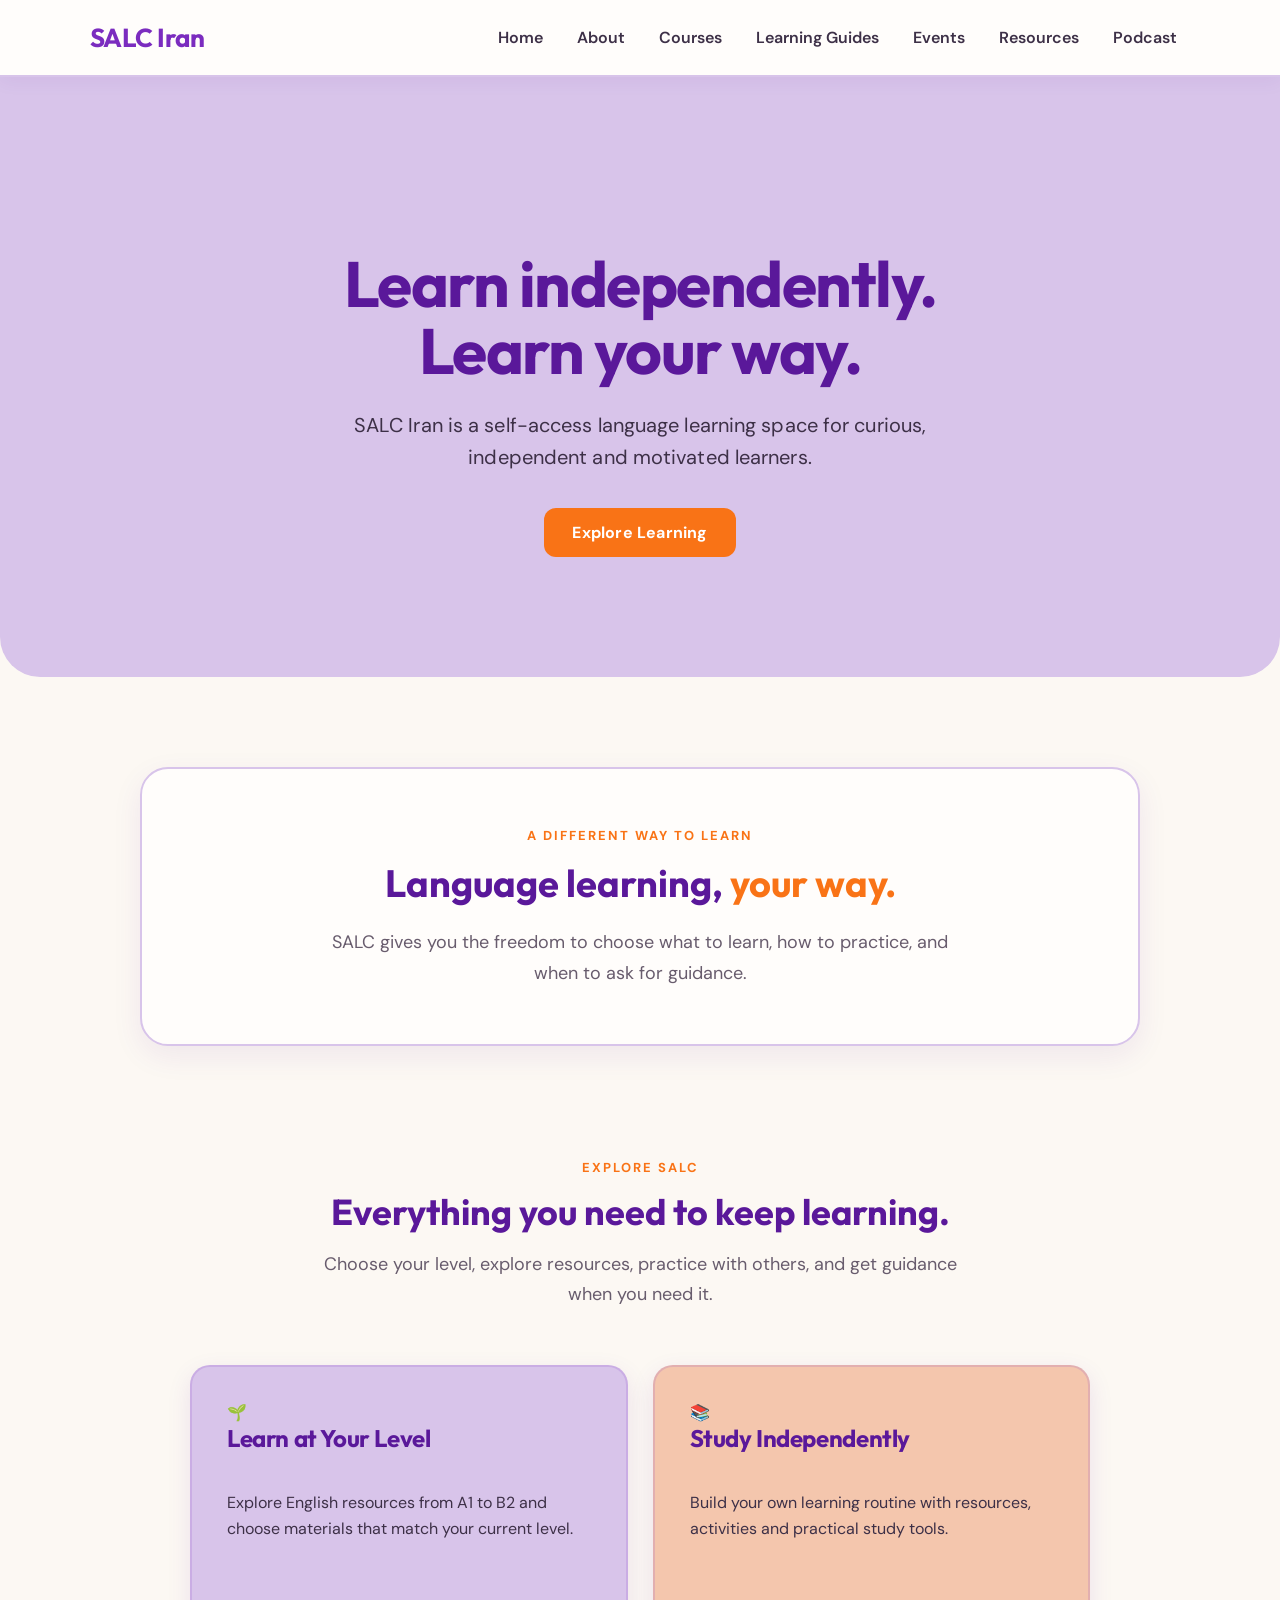
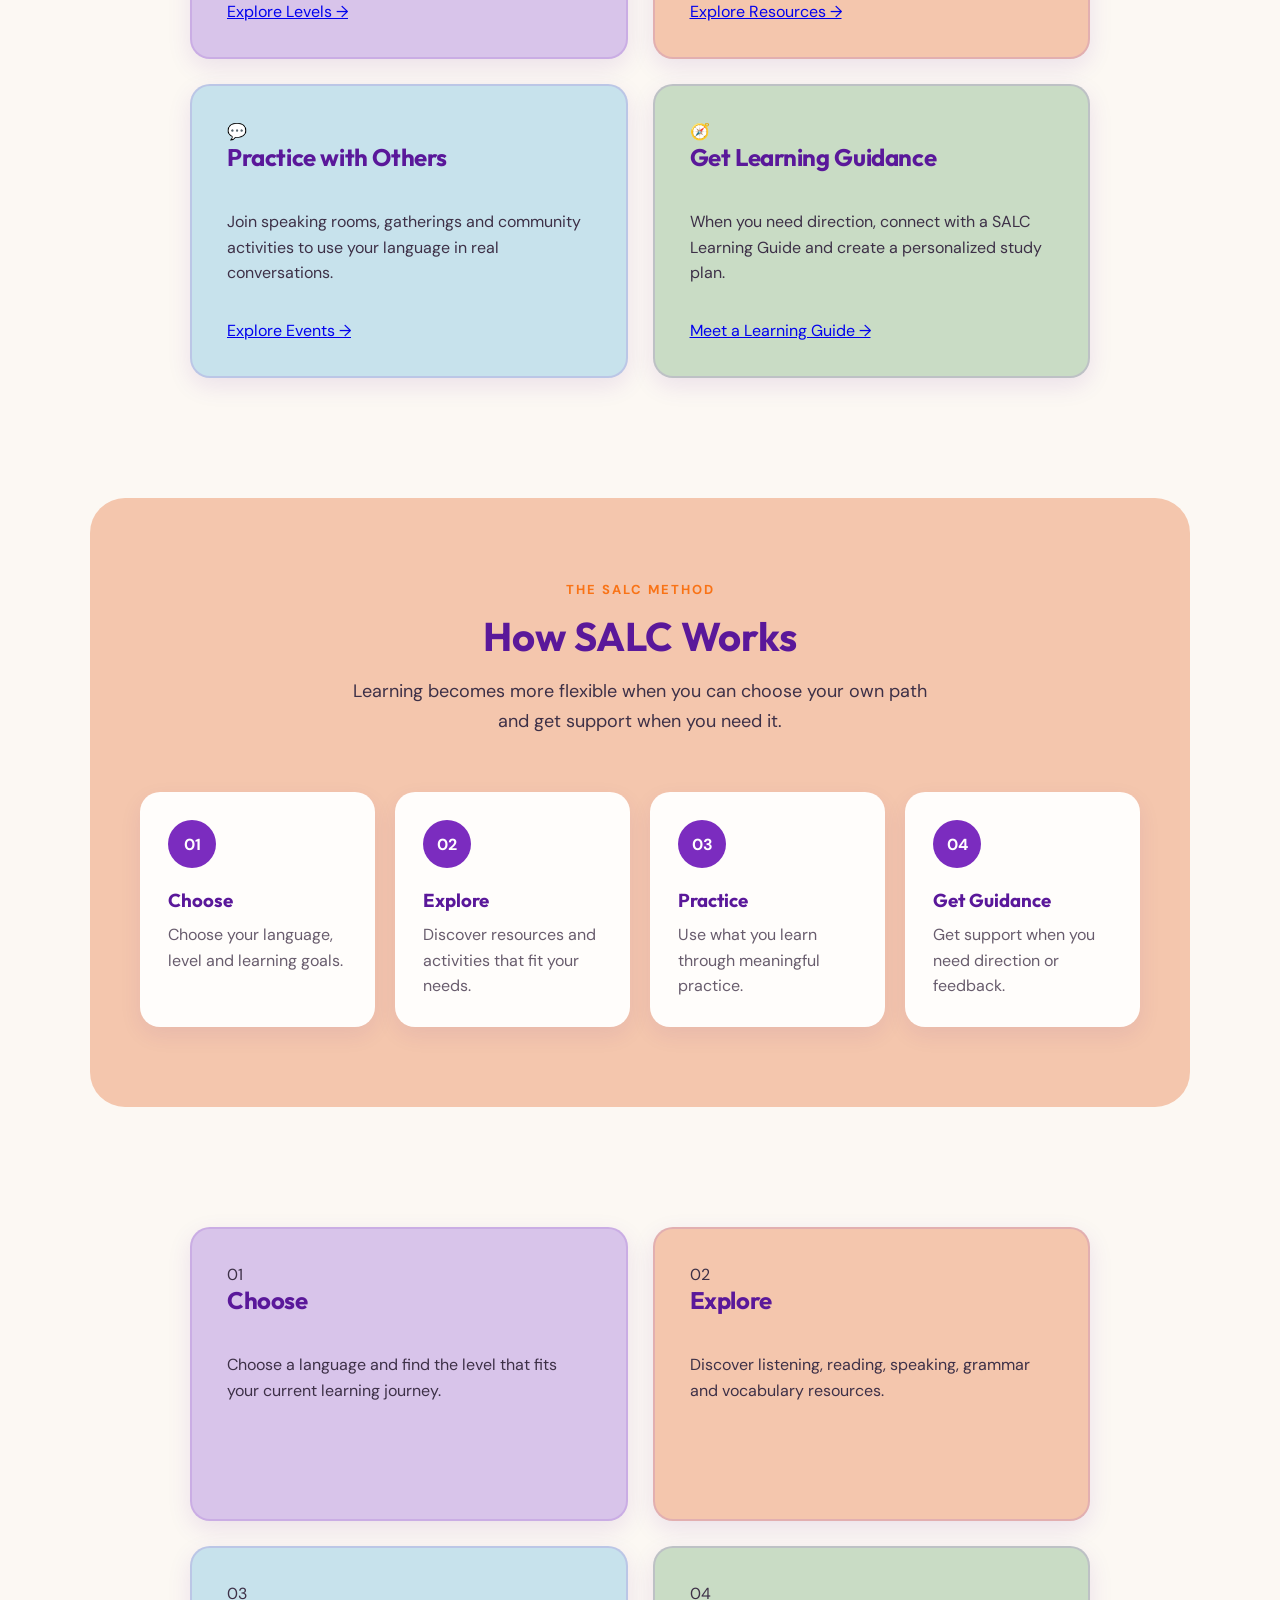
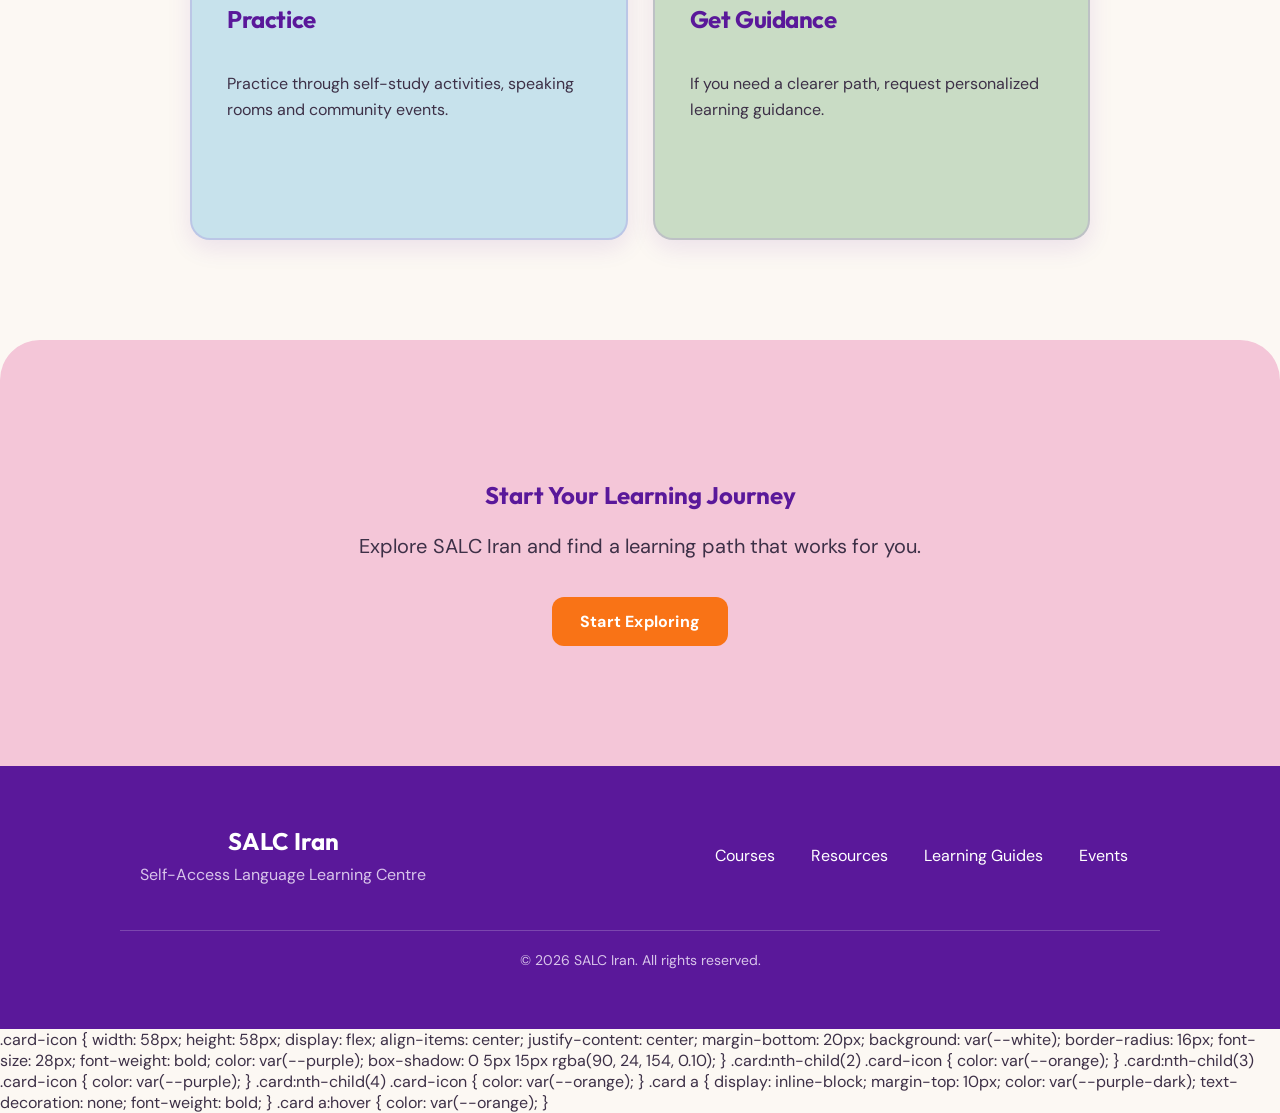
==== index.html @ aaaff3c4 "Update index.html" ====
<!DOCTYPE html>
<html lang="en">
<link rel="preconnect" href="https://fonts.googleapis.com">
<link rel="preconnect" href="https://fonts.gstatic.com" crossorigin>

<link href="https://fonts.googleapis.com/css2?family=DM+Sans:wght@400;500;600;700&family=Outfit:wght@500;600;700&display=swap" rel="stylesheet">
    
<head>
    <meta charset="UTF-8">
    <meta name="viewport" content="width=device-width, initial-scale=1.0">

    <title>SALC Iran - Self-Access Language Learning</title>

    <link rel="stylesheet" href="css/style.css">
</head>

<body>

<header>
    <div class="logo">SALC Iran</div>

    <nav>
        <a href="index.html" class="active">Home</a>
        <a href="about.html">About</a>
        <a href="courses.html">Courses</a>
        <a href="teachers.html">Learning Guides</a>
        <a href="events.html">Events</a>
        <a href="resources.html">Resources</a>
        <a href="podcast.html">Podcast</a>
    </nav>
</header>


<main>

    <!-- Hero -->
    <section class="hero">

        <h1>
            Learn independently.<br>
            Learn your way.
        </h1>

        <p>
            SALC Iran is a self-access language learning space
            for curious, independent and motivated learners.
        </p>

        <a href="courses.html" class="button">
            Explore Learning
        </a>

    </section>
    
<section class="salc-intro">

    <div class="salc-intro-text">

        <span class="section-label">A DIFFERENT WAY TO LEARN</span>

        <h2>
            Language learning,
            <span>your way.</span>
        </h2>

        <p>
            SALC gives you the freedom to choose what to learn,
            how to practice, and when to ask for guidance.
        </p>

    </div>

</section>

    <div class="section-heading">

    <span>EXPLORE SALC</span>

    <h2>Everything you need to keep learning.</h2>

    <p>
        Choose your level, explore resources, practice with others,
        and get guidance when you need it.
    </p>

</div>
    <!-- What SALC Offers -->
    <section class="learning-areas">

        <div class="card">
            <div class="card-icon">🌱</div>

            <h2>Learn at Your Level</h2>

            <p>
                Explore English resources from A1 to B2
                and choose materials that match your current level.
            </p>

            <a href="levels.html">Explore Levels →</a>
        </div>


        <div class="card">
            <div class="card-icon">📚</div>

            <h2>Study Independently</h2>

            <p>
                Build your own learning routine with resources,
                activities and practical study tools.
            </p>

            <a href="resources.html">Explore Resources →</a>
        </div>


        <div class="card">
            <div class="card-icon">💬</div>

            <h2>Practice with Others</h2>

            <p>
                Join speaking rooms, gatherings and community
                activities to use your language in real conversations.
            </p>

            <a href="events.html">Explore Events →</a>
        </div>


        <div class="card">
            <div class="card-icon">🧭</div>

            <h2>Get Learning Guidance</h2>

            <p>
                When you need direction, connect with a SALC
                Learning Guide and create a personalized study plan.
            </p>

            <a href="teachers.html">Meet a Learning Guide →</a>
        </div>

    </section>


    <!-- How SALC Works -->

<section class="how-salc-works">

    <div class="how-salc-heading">

        <span>THE SALC METHOD</span>

        <h2>How SALC Works</h2>

        <p>
            Learning becomes more flexible when you can choose
            your own path and get support when you need it.
        </p>

    </div>


    <div class="how-salc-steps">

        <div class="how-step">
            <div class="step-number">01</div>

            <h3>Choose</h3>

            <p>
                Choose your language, level and learning goals.
            </p>
        </div>


        <div class="how-step">
            <div class="step-number">02</div>

            <h3>Explore</h3>

            <p>
                Discover resources and activities that fit your needs.
            </p>
        </div>


        <div class="how-step">
            <div class="step-number">03</div>

            <h3>Practice</h3>

            <p>
                Use what you learn through meaningful practice.
            </p>
        </div>


        <div class="how-step">
            <div class="step-number">04</div>

            <h3>Get Guidance</h3>

            <p>
                Get support when you need direction or feedback.
            </p>
        </div>

    </div>

</section>


    <!-- Main Journey -->
    <section class="learning-areas">

        <div class="card">
            <div class="card-icon">01</div>

            <h2>Choose</h2>

            <p>
                Choose a language and find the level
                that fits your current learning journey.
            </p>
        </div>


        <div class="card">
            <div class="card-icon">02</div>

            <h2>Explore</h2>

            <p>
                Discover listening, reading, speaking,
                grammar and vocabulary resources.
            </p>
        </div>


        <div class="card">
            <div class="card-icon">03</div>

            <h2>Practice</h2>

            <p>
                Practice through self-study activities,
                speaking rooms and community events.
            </p>
        </div>


        <div class="card">
            <div class="card-icon">04</div>

            <h2>Get Guidance</h2>

            <p>
                If you need a clearer path, request
                personalized learning guidance.
            </p>
        </div>

    </section>


    <!-- Final CTA -->
    <section class="hero">

        <h2>Start Your Learning Journey</h2>

        <p>
            Explore SALC Iran and find a learning path
            that works for you.
        </p>

        <a href="courses.html" class="button">
            Start Exploring
        </a>

    </section>

</main>


<footer>

    <div class="footer-content">

        <div class="footer-brand">
            <h2>SALC Iran</h2>
            <p>
                Self-Access Language Learning Centre
            </p>
        </div>


        <div class="footer-links">

            <a href="courses.html">Courses</a>
            <a href="resources.html">Resources</a>
            <a href="teachers.html">Learning Guides</a>
            <a href="events.html">Events</a>

        </div>

    </div>


    <div class="footer-bottom">
        <p>© 2026 SALC Iran. All rights reserved.</p>
    </div>

</footer>
.card-icon {
    width: 58px;
    height: 58px;
    display: flex;
    align-items: center;
    justify-content: center;

    margin-bottom: 20px;

    background: var(--white);
    border-radius: 16px;

    font-size: 28px;
    font-weight: bold;

    color: var(--purple);

    box-shadow: 0 5px 15px rgba(90, 24, 154, 0.10);
}

.card:nth-child(2) .card-icon {
    color: var(--orange);
}

.card:nth-child(3) .card-icon {
    color: var(--purple);
}

.card:nth-child(4) .card-icon {
    color: var(--orange);
}

.card a {
    display: inline-block;
    margin-top: 10px;

    color: var(--purple-dark);
    text-decoration: none;
    font-weight: bold;
}

.card a:hover {
    color: var(--orange);
}
---- css/style.css ----
:root {
    --purple: #7B2CBF;
    --purple-dark: #5A189A;
    --orange: #F97316;

    --lavender: #D8C4EA;
    --pink: #F4C6D8;
    --peach: #F4C6AD;
    --blue: #C7E2EC;
    --sage: #C9DCC5;

    --cream: #FCF8F3;
    --white: #FFFDFB;

    --text: #3D3047;
    --muted: #685C6D;
    --border: #D9CBE0;
}


/* General */

body {
    margin: 0;
    font-family: Arial, sans-serif;
    background: var(--cream);
    color: var(--text);
}
/* ================================
   SALC Intro Section
   ================================ */

.salc-intro {
    max-width: 1000px;
    margin: 70px auto;
    padding: 20px;
}

.salc-intro-text {
    background: var(--white);
    border: 2px solid var(--lavender);
    border-radius: 28px;
    padding: 55px;
    text-align: center;
    box-shadow: 0 10px 30px rgba(90, 24, 154, 0.08);
}

.section-label {
    display: inline-block;
    margin-bottom: 15px;

    color: var(--orange);
    font-size: 13px;
    font-weight: bold;
    letter-spacing: 2px;
}

.salc-intro h2 {
    margin: 0 0 20px;

    font-size: 38px;
    color: var(--purple-dark);
}

.salc-intro h2 span {
    color: var(--orange);
}

.salc-intro p {
    max-width: 650px;
    margin: 0 auto;

    font-size: 18px;
    line-height: 1.7;
    color: var(--muted);
}


@media (max-width: 700px) {

    .salc-intro {
        margin: 45px auto;
    }

    .salc-intro-text {
        padding: 40px 25px;
    }

    .salc-intro h2 {
        font-size: 30px;
    }
}


/* Header */

header {
    display: flex;
    justify-content: space-between;
    align-items: center;
    padding: 25px 7%;
    background: var(--white);
    border-bottom: 3px solid var(--lavender);
}

.logo {
    font-size: 24px;
    font-weight: bold;
    color: var(--purple);
}

nav a {
    margin-left: 25px;
    text-decoration: none;
    color: var(--text);
    font-weight: 600;
}

nav a:hover {
    color: var(--orange);
}


/* Hero */

.hero {
    text-align: center;
    padding: 120px 20px;
}

.hero h1 {
    font-size: 56px;
    margin-bottom: 25px;
    color: var(--purple);
}

.hero h2 {
    color: var(--purple-dark);
}

.hero p {
    font-size: 20px;
    max-width: 600px;
    margin: 0 auto 35px;
    line-height: 1.6;
    color: var(--muted);
}


/* Buttons */

.button {
    display: inline-block;
    padding: 14px 28px;
    background: var(--orange);
    color: white;
    text-decoration: none;
    border-radius: 12px;
    font-weight: bold;
    transition: 0.2s ease;
}

.button:hover {
    background: var(--purple);
    transform: translateY(-2px);
}


/* Cards */

.card {
    background: var(--lavender);
    padding: 35px;
    border-radius: 20px;
    border: 2px solid rgba(123, 44, 191, 0.15);
    box-shadow: 0 8px 25px rgba(90, 24, 154, 0.10);
}

.card:nth-child(2) {
    background: var(--peach);
}

.card:nth-child(3) {
    background: var(--blue);
}

.card:nth-child(4) {
    background: var(--sage);
}

.card h2 {
    margin-top: 0;
    color: var(--purple-dark);
}

.card p {
    line-height: 1.6;
    color: var(--text);
}


/* Learning Areas */

.learning-areas {
    display: grid;
    grid-template-columns: repeat(2, 1fr);
    gap: 25px;
    max-width: 900px;
    margin: 0 auto 80px;
    padding: 20px;
}


/* Learning Guides */

.learning-guide-profile {
    max-width: 1000px;
    margin: 0 auto 60px;
    padding: 20px;
}

.teacher-card {
    background: var(--lavender);
    padding: 35px;
    border-radius: 20px;
    margin-bottom: 25px;
    border: 2px solid rgba(123, 44, 191, 0.15);
    box-shadow: 0 8px 25px rgba(90, 24, 154, 0.10);
}

.teacher-card:nth-child(2) {
    background: var(--peach);
}

.teacher-card:nth-child(3) {
    background: var(--blue);
}

.teacher-card:nth-child(4) {
    background: var(--sage);
}

.teacher-card:nth-child(5) {
    background: var(--pink);
}

.teacher-card:nth-child(6) {
    background: var(--lavender);
}

.teacher-card h2 {
    margin-top: 0;
    color: var(--purple-dark);
}

.teacher-card p {
    line-height: 1.7;
    color: var(--text);
}


/* Teacher Profile */

.teacher-profile {
    display: flex;
    align-items: center;
    gap: 40px;
}

.teacher-photo {
    width: 180px;
    height: 180px;
    object-fit: cover;
    border-radius: 50%;
    border: 8px solid var(--purple);
    flex-shrink: 0;
}

.teacher-intro {
    flex: 1;
}

.teacher-intro h2 {
    margin-top: 0;
    margin-bottom: 8px;
    color: var(--purple-dark);
}

.teacher-intro h3 {
    margin-top: 0;
    font-weight: bold;
    color: var(--orange);
}

.teacher-intro p {
    line-height: 1.7;
    color: var(--text);
}


/* Footer */

footer {
    text-align: center;
    padding: 40px 20px;
    background: var(--purple-dark);
    color: white;
}


/* Mobile */

@media (max-width: 700px) {

    header {
        flex-direction: column;
        gap: 20px;
    }

    nav {
        text-align: center;
    }

    nav a {
        margin: 0 8px;
    }

    .hero {
        padding: 80px 20px;
    }

    .hero h1 {
        font-size: 40px;
    }

    .learning-areas {
        grid-template-columns: 1fr;
    }

    .teacher-profile {
        flex-direction: column;
        text-align: center;
    }

    .teacher-photo {
        width: 150px;
        height: 150px;
    }
}
.hero:first-of-type {
    background: var(--lavender);
    border-radius: 0 0 40px 40px;
}

.hero:first-of-type h1 {
    font-size: 64px;
    color: var(--purple-dark);
}

.hero:first-of-type p {
    color: var(--text);
}

.hero:first-of-type .button {
    background: var(--orange);
}

.hero:first-of-type .button:hover {
    background: var(--purple);
}
/* Journey Cards */

main > .learning-areas:last-of-type .card:nth-child(1) {
    background: var(--lavender);
}

main > .learning-areas:last-of-type .card:nth-child(2) {
    background: var(--peach);
}

main > .learning-areas:last-of-type .card:nth-child(3) {
    background: var(--blue);
}

main > .learning-areas:last-of-type .card:nth-child(4) {
    background: var(--sage);
}


/* Journey Numbers */

main > .learning-areas:last-of-type .card-icon {
    background: var(--purple);
    color: white;
    border-radius: 50%;
}


/* Final CTA */

main > .hero:last-of-type {
    background: var(--pink);
    margin-top: 40px;
    border-radius: 40px 40px 0 0;
}

main > .hero:last-of-type h2 {
    color: var(--purple-dark);
}

main > .hero:last-of-type p {
    color: var(--text);
}

main > .hero:last-of-type .button {
    background: var(--orange);
}

main > .hero:last-of-type .button:hover {
    background: var(--purple);
}


/* Smooth Transitions */

.card,
.button,
nav a {
    transition: all 0.2s ease;
}


/* Card Hover */

.card:hover {
    transform: translateY(-4px);
    box-shadow: 0 12px 30px rgba(90, 24, 154, 0.14);
}


/* Mobile Adjustments */

@media (max-width: 700px) {

    .hero:first-of-type h1 {
        font-size: 42px;
    }

    main > .hero:last-of-type {
        padding: 70px 20px;
    }

    .card:hover {
        transform: none;
    }
}
/* ================================
   Modern Header
   ================================ */

header {
    position: sticky;
    top: 0;
    z-index: 1000;

    padding: 18px 7%;

    background: rgba(255, 253, 251, 0.96);
    backdrop-filter: blur(10px);

    border-bottom: 2px solid var(--lavender);

    box-shadow: 0 4px 18px rgba(90, 24, 154, 0.06);
}

.logo {
    font-size: 26px;
    letter-spacing: -0.5px;
}

nav {
    display: flex;
    align-items: center;
    gap: 8px;
}

nav a {
    margin-left: 0;
    padding: 9px 13px;
    border-radius: 10px;
}

nav a:hover {
    background: var(--lavender);
    color: var(--purple-dark);
}


/* Mobile Header */

@media (max-width: 700px) {

    header {
        padding: 16px 15px;
    }

    nav {
        flex-wrap: wrap;
        justify-content: center;
        gap: 4px;
    }

    nav a {
        padding: 7px 9px;
        font-size: 14px;
    }
}
/* ================================
   Home Page Card Layout
   ================================ */

.learning-areas .card {
    min-height: 220px;
    display: flex;
    flex-direction: column;
    justify-content: flex-start;
}

.learning-areas .card p {
    flex-grow: 1;
}

.learning-areas .card a {
    align-self: flex-start;
}


/* Better Section Spacing */

main > .learning-areas:first-of-type {
    margin-top: 20px;
}


/* Better Card Titles */

.card h2 {
    font-size: 24px;
    line-height: 1.3;
}


/* Mobile Cards */

@media (max-width: 700px) {

    .learning-areas .card {
        min-height: auto;
    }

    .card h2 {
        font-size: 22px;
    }
}
/* ================================
   Section Heading
   ================================ */

.section-heading {
    max-width: 800px;
    margin: 90px auto 35px;
    padding: 0 20px;
    text-align: center;
}

.section-heading > span {
    color: var(--orange);
    font-size: 13px;
    font-weight: bold;
    letter-spacing: 2px;
}

.section-heading h2 {
    margin: 12px 0 15px;
    font-size: 36px;
    color: var(--purple-dark);
}

.section-heading p {
    max-width: 650px;
    margin: 0 auto;
    line-height: 1.7;
    font-size: 18px;
    color: var(--muted);
}


@media (max-width: 700px) {

    .section-heading {
        margin-top: 60px;
    }

    .section-heading h2 {
        font-size: 29px;
    }

    .section-heading p {
        font-size: 16px;
    }
}
/* ================================
   How SALC Works
   ================================ */

.how-salc-works {
    margin: 100px 7%;
    padding: 80px 30px;

    background: var(--peach);
    border-radius: 35px;
}

.how-salc-heading {
    max-width: 700px;
    margin: 0 auto 55px;
    text-align: center;
}

.how-salc-heading > span {
    color: var(--orange);
    font-size: 13px;
    font-weight: bold;
    letter-spacing: 2px;
}

.how-salc-heading h2 {
    margin: 12px 0 15px;
    font-size: 40px;
    color: var(--purple-dark);
}

.how-salc-heading p {
    margin: 0 auto;
    max-width: 600px;

    font-size: 18px;
    line-height: 1.7;
    color: var(--text);
}


/* Steps */

.how-salc-steps {
    display: grid;
    grid-template-columns: repeat(4, 1fr);
    gap: 20px;
    max-width: 1000px;
    margin: 0 auto;
}

.how-step {
    padding: 28px;
    background: var(--white);
    border-radius: 20px;

    box-shadow: 0 8px 22px rgba(90, 24, 154, 0.08);
}

.step-number {
    width: 48px;
    height: 48px;

    display: flex;
    align-items: center;
    justify-content: center;

    margin-bottom: 20px;

    border-radius: 50%;

    background: var(--purple);
    color: white;

    font-weight: bold;
}

.how-step h3 {
    margin: 0 0 10px;
    color: var(--purple-dark);
}

.how-step p {
    margin: 0;
    line-height: 1.6;
    color: var(--muted);
}


/* Mobile */

@media (max-width: 800px) {

    .how-salc-works {
        margin: 70px 15px;
        padding: 60px 20px;
    }

    .how-salc-steps {
        grid-template-columns: 1fr 1fr;
    }
}

@media (max-width: 500px) {

    .how-salc-steps {
        grid-template-columns: 1fr;
    }

    .how-salc-heading h2 {
        font-size: 32px;
    }
}
/* ================================
   SALC Typography
   ================================ */

body {
    font-family: "DM Sans", Arial, sans-serif;
}

.logo,
.hero h1,
.hero h2,
.card h2,
.salc-intro h2,
.section-heading h2,
.how-salc-heading h2,
.how-step h3 {
    font-family: "Outfit", "DM Sans", Arial, sans-serif;
}

.logo {
    font-weight: 700;
}

.hero h1 {
    letter-spacing: -1.5px;
    line-height: 1.05;
}

.hero p {
    letter-spacing: 0.1px;
}

.card h2 {
    letter-spacing: -0.4px;
}

.button {
    font-family: "DM Sans", Arial, sans-serif;
    letter-spacing: 0.2px;
}
/* ================================
   Modern Footer
   ================================ */

.footer-content {
    max-width: 1000px;
    margin: 0 auto;
    padding: 20px;

    display: flex;
    justify-content: space-between;
    align-items: center;
    gap: 40px;
}

.footer-brand h2 {
    margin: 0 0 8px;
    color: white;
    font-family: "Outfit", "DM Sans", Arial, sans-serif;
}

.footer-brand p {
    margin: 0;
    color: var(--lavender);
}

.footer-links {
    display: flex;
    flex-wrap: wrap;
    gap: 12px;
}

.footer-links a {
    padding: 8px 12px;

    color: white;
    text-decoration: none;
    border-radius: 8px;

    transition: all 0.2s ease;
}

.footer-links a:hover {
    background: var(--orange);
    color: white;
}

.footer-bottom {
    max-width: 1000px;
    margin: 25px auto 0;
    padding: 20px;

    border-top: 1px solid rgba(255, 255, 255, 0.2);

    text-align: center;
}

.footer-bottom p {
    margin: 0;
    color: var(--lavender);
    font-size: 14px;
}


/* Mobile Footer */

@media (max-width: 700px) {

    .footer-content {
        flex-direction: column;
        text-align: center;
    }

    .footer-links {
        justify-content: center;
    }
}
/* ================================
   Podcast
   ================================ */

.podcast-hero {
    background: var(--lavender);
    border-radius: 0 0 40px 40px;
}

.podcast-icon {
    width: 72px;
    height: 72px;

    display: flex;
    align-items: center;
    justify-content: center;

    margin: 0 auto 20px;

    background: var(--purple);
    color: white;

    border-radius: 22px;

    font-size: 34px;

    box-shadow: 0 8px 20px rgba(90, 24, 154, 0.15);
}

.podcast-hero h1 {
    color: var(--purple-dark);
}


/* Episodes */

.podcast-episodes {
    display: grid;
    grid-template-columns: repeat(3, 1fr);
    gap: 25px;

    max-width: 1100px;
    margin: 0 auto 100px;
    padding: 20px;
}

.podcast-card {
    padding: 30px;

    background: var(--white);

    border: 2px solid var(--lavender);
    border-radius: 24px;

    box-shadow: 0 8px 25px rgba(90, 24, 154, 0.08);

    transition: all 0.2s ease;
}

.podcast-card:hover {
    transform: translateY(-5px);
    box-shadow: 0 14px 30px rgba(90, 24, 154, 0.14);
}

.episode-top {
    display: flex;
    justify-content: space-between;
    align-items: center;
}

.episode-number {
    color: var(--purple);
    font-weight: bold;
}

.level-badge {
    padding: 6px 10px;

    background: var(--peach);
    color: var(--purple-dark);

    border-radius: 8px;

    font-size: 13px;
    font-weight: bold;
}

.play-icon {
    width: 52px;
    height: 52px;

    display: flex;
    align-items: center;
    justify-content: center;

    margin: 25px 0 20px;

    background: var(--orange);
    color: white;

    border-radius: 50%;

    font-size: 18px;
}

.podcast-card h2 {
    margin-bottom: 12px;
    color: var(--purple-dark);
}

.podcast-card p {
    line-height: 1.6;
    color: var(--muted);
}

.episode-meta {
    display: flex;
    justify-content: space-between;

    margin: 25px 0;

    font-size: 14px;
    color: var(--muted);
}

.listen-button {
    width: 100%;
    padding: 12px;

    border: none;
    border-radius: 10px;

    background: var(--lavender);
    color: var(--purple-dark);

    font-weight: bold;
}


/* Learning Section */

.podcast-learning {
    display: grid;
    grid-template-columns: 1fr 1fr;
    gap: 50px;

    max-width: 1000px;

    margin: 0 auto 100px;
    padding: 60px;

    background: var(--blue);

    border-radius: 30px;
}

.podcast-learning h2 {
    color: var(--purple-dark);
    font-size: 34px;
}

.podcast-learning p {
    line-height: 1.7;
    color: var(--text);
}

.podcast-learning-items > div {
    margin-bottom: 20px;
    padding: 20px;

    background: var(--white);

    border-radius: 16px;
}

.podcast-learning-items strong {
    color: var(--purple-dark);
}


/* Podcast CTA */

.podcast-cta {
    background: var(--pink);
    border-radius: 40px 40px 0 0;
}


/* Mobile */

@media (max-width: 800px) {

    .podcast-episodes {
        grid-template-columns: 1fr 1fr;
    }

    .podcast-learning {
        grid-template-columns: 1fr;
        margin: 0 15px 70px;
        padding: 40px 25px;
    }
}

@media (max-width: 550px) {

    .podcast-episodes {
        grid-template-columns: 1fr;
    }

    .podcast-hero h1 {
        font-size: 42px;
    }
}
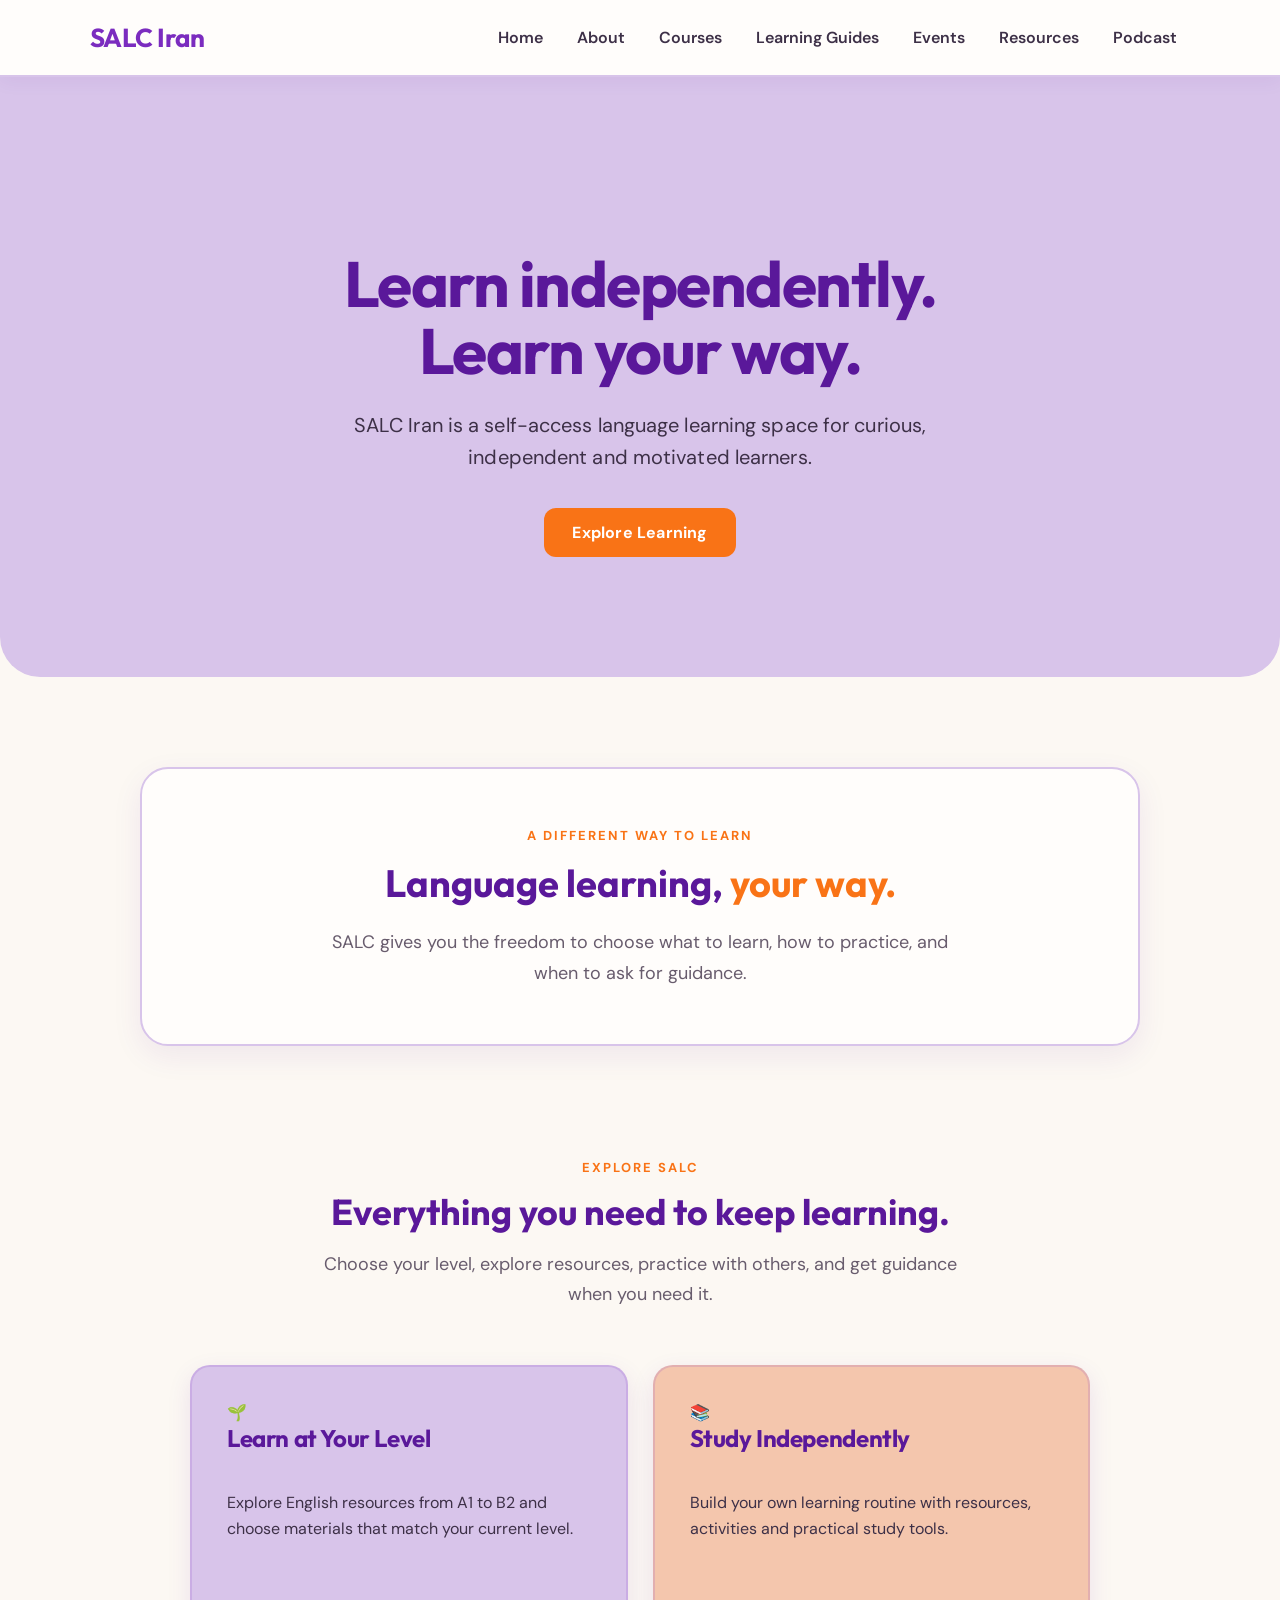
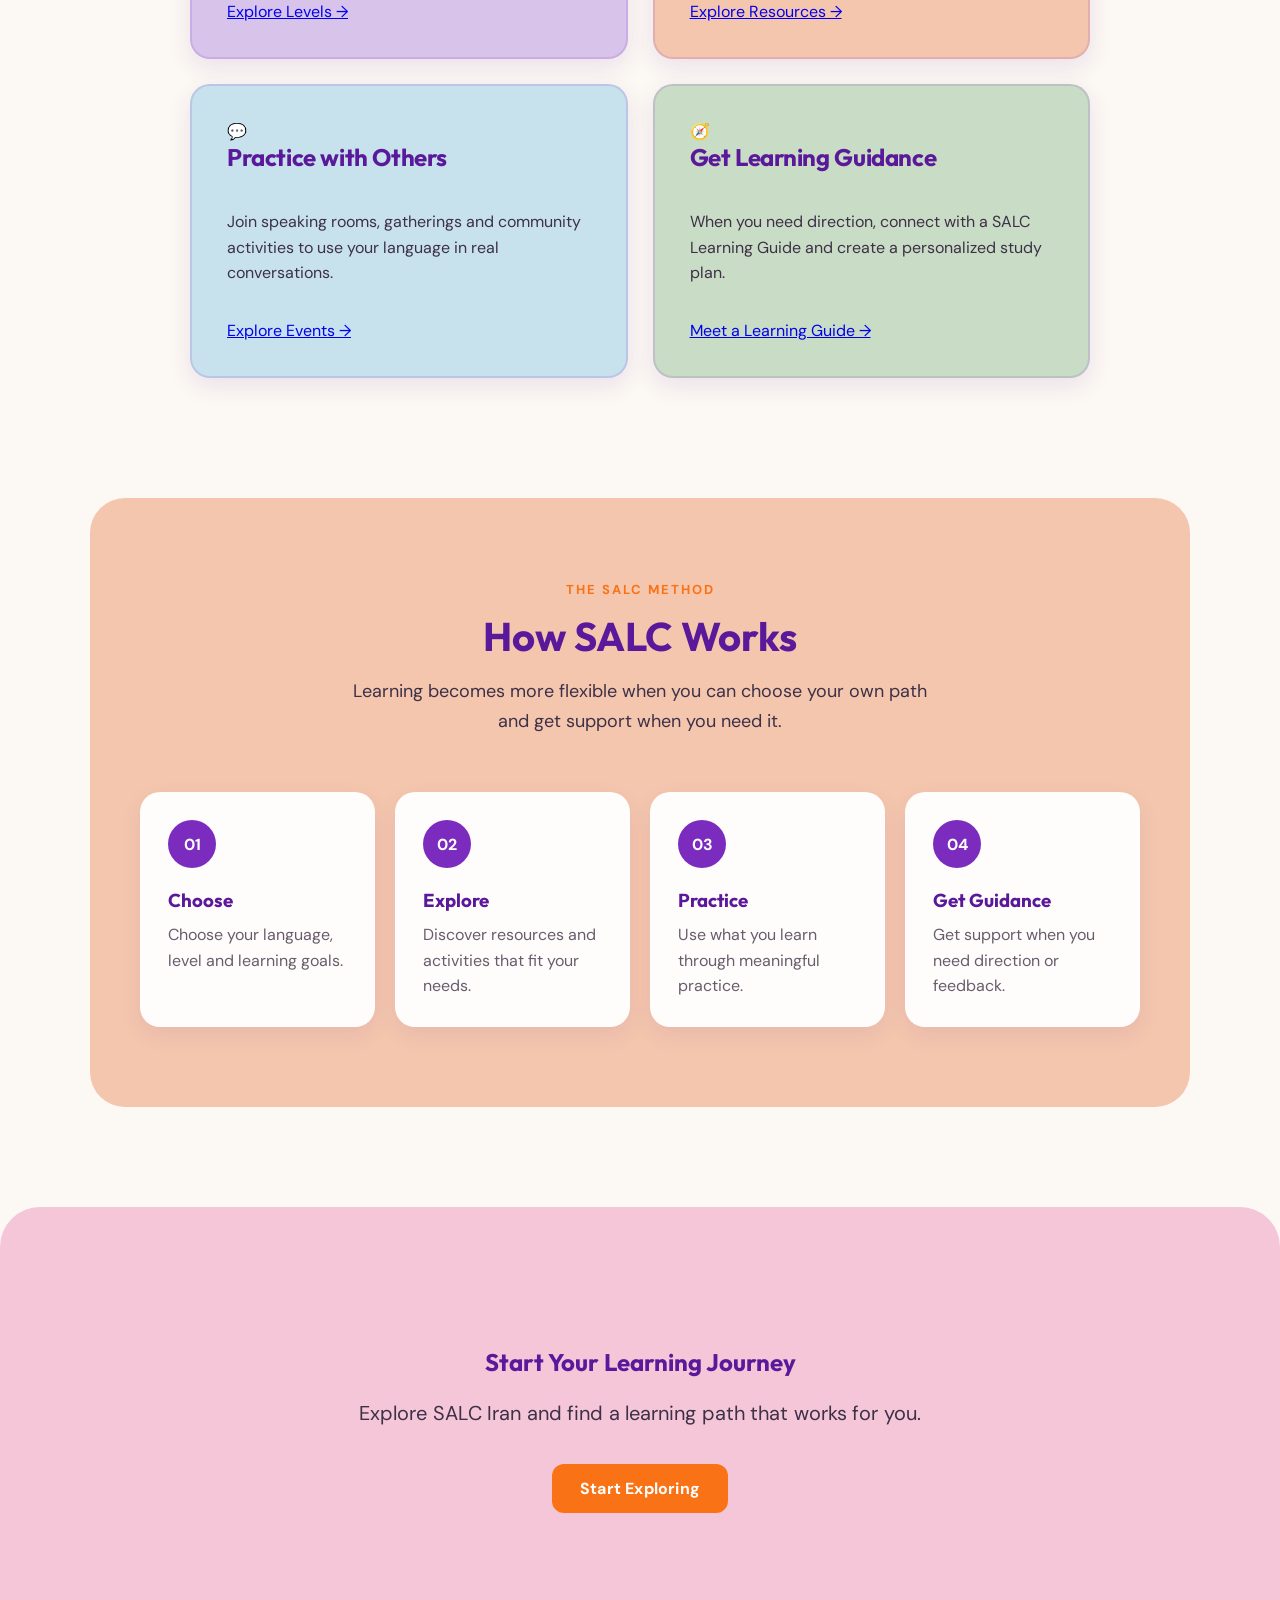
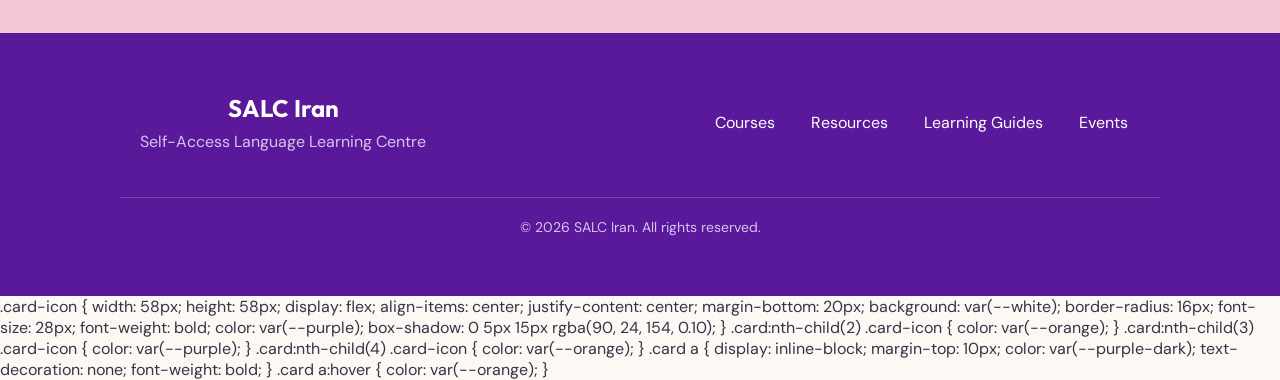
==== commit 76565e54: "Update index.html" ====
--- a/index.html
+++ b/index.html
@@ -213,59 +213,6 @@
 </section>
 
 
-    <!-- Main Journey -->
-    <section class="learning-areas">
-
-        <div class="card">
-            <div class="card-icon">01</div>
-
-            <h2>Choose</h2>
-
-            <p>
-                Choose a language and find the level
-                that fits your current learning journey.
-            </p>
-        </div>
-
-
-        <div class="card">
-            <div class="card-icon">02</div>
-
-            <h2>Explore</h2>
-
-            <p>
-                Discover listening, reading, speaking,
-                grammar and vocabulary resources.
-            </p>
-        </div>
-
-
-        <div class="card">
-            <div class="card-icon">03</div>
-
-            <h2>Practice</h2>
-
-            <p>
-                Practice through self-study activities,
-                speaking rooms and community events.
-            </p>
-        </div>
-
-
-        <div class="card">
-            <div class="card-icon">04</div>
-
-            <h2>Get Guidance</h2>
-
-            <p>
-                If you need a clearer path, request
-                personalized learning guidance.
-            </p>
-        </div>
-
-    </section>
-
-
     <!-- Final CTA -->
     <section class="hero">
 
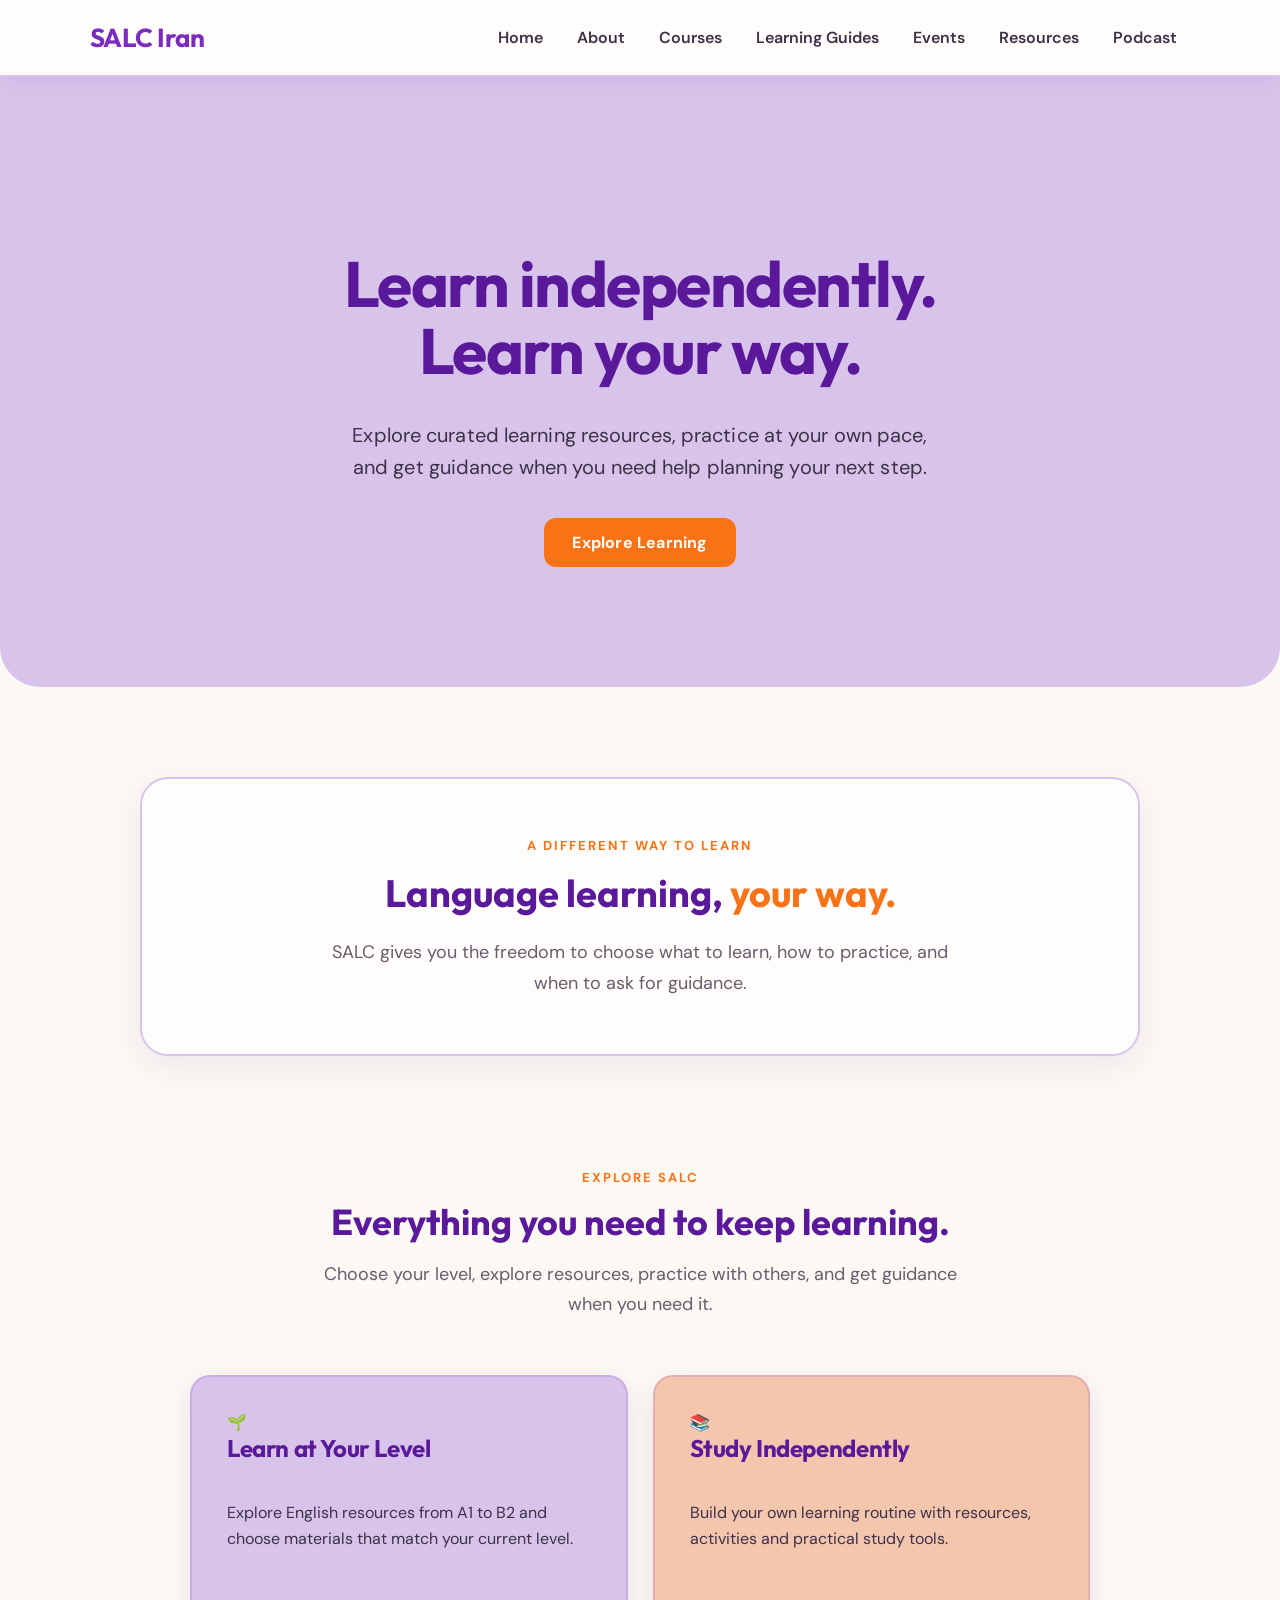
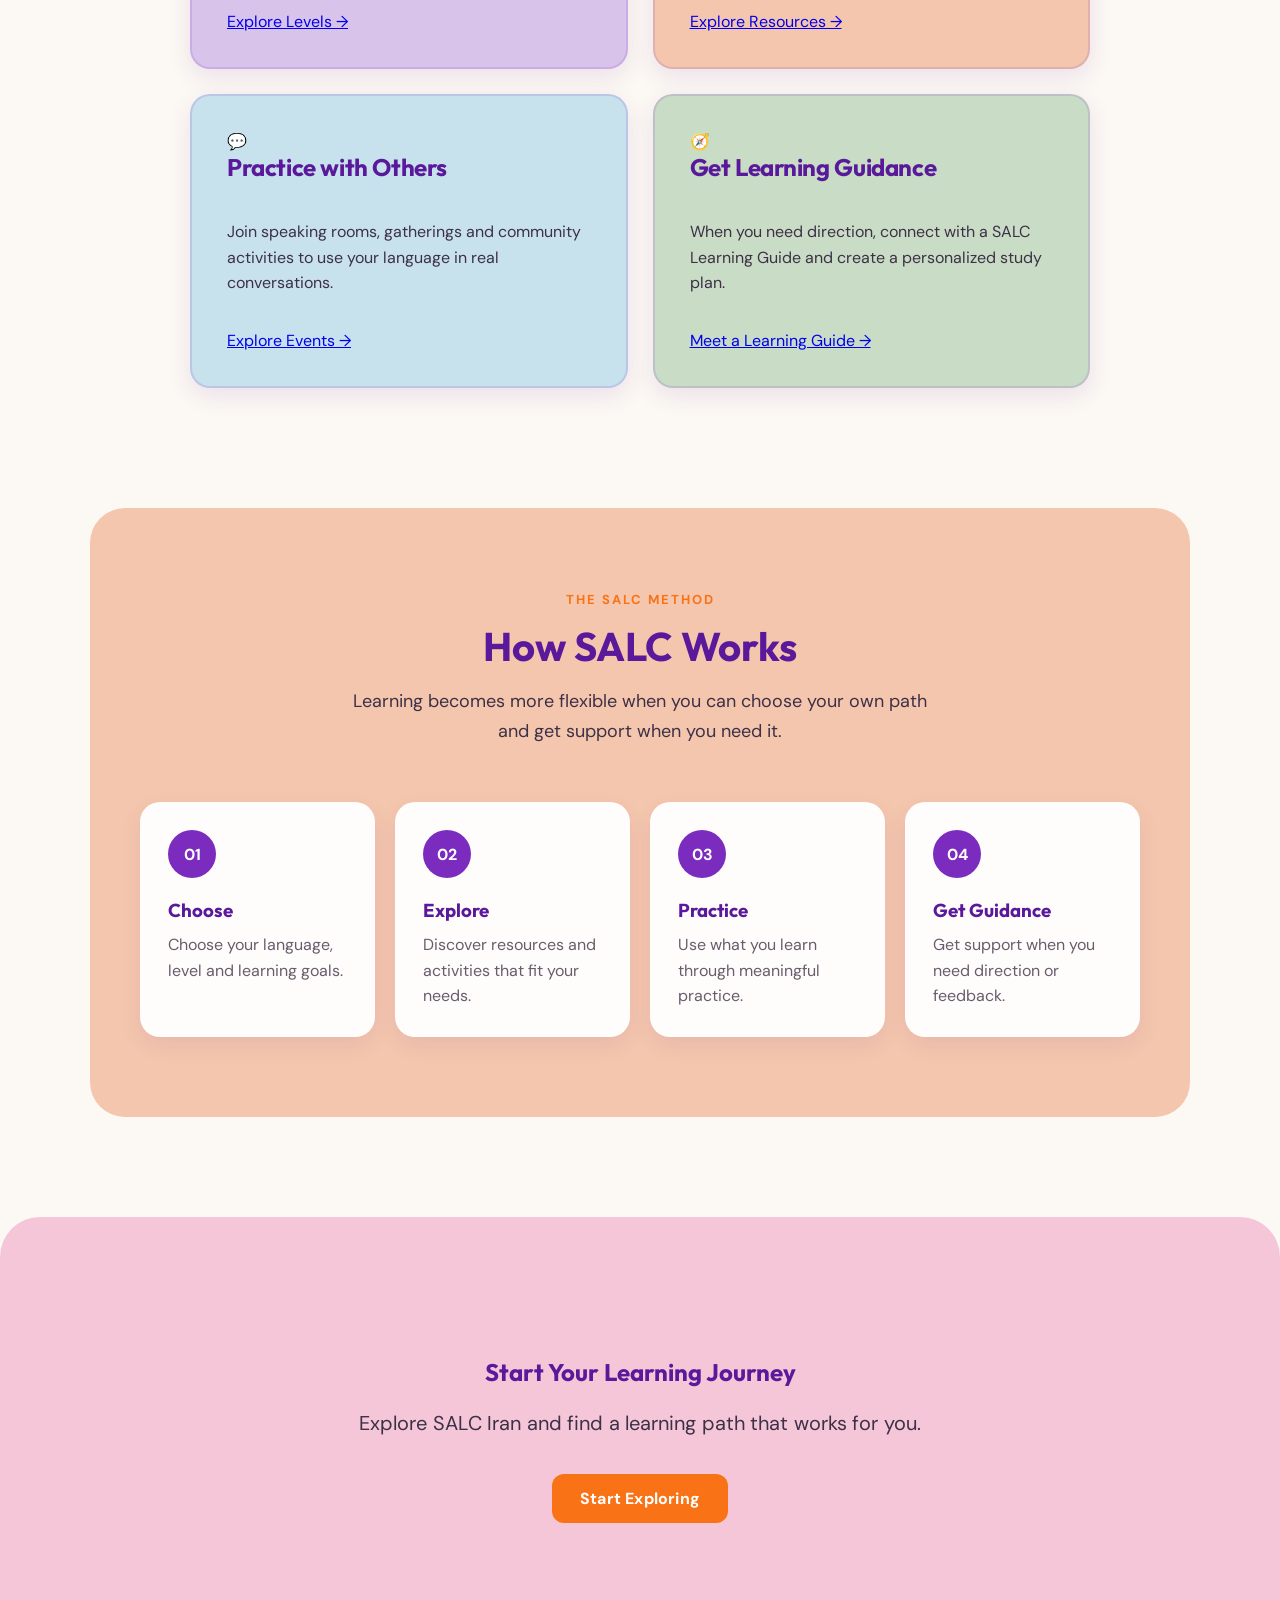
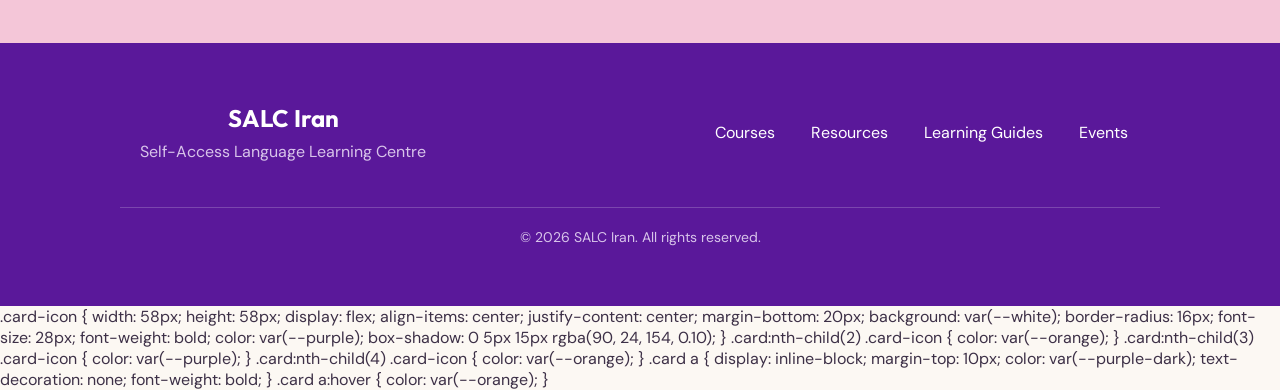
==== commit 1e546e2d: "Update index.html" ====
--- a/index.html
+++ b/index.html
@@ -42,8 +42,10 @@
         </h1>
 
         <p>
-            SALC Iran is a self-access language learning space
-            for curious, independent and motivated learners.
+            <p>
+    Explore curated learning resources, practice at your own pace,
+    and get guidance when you need help planning your next step.
+</p>
         </p>
 
         <a href="courses.html" class="button">
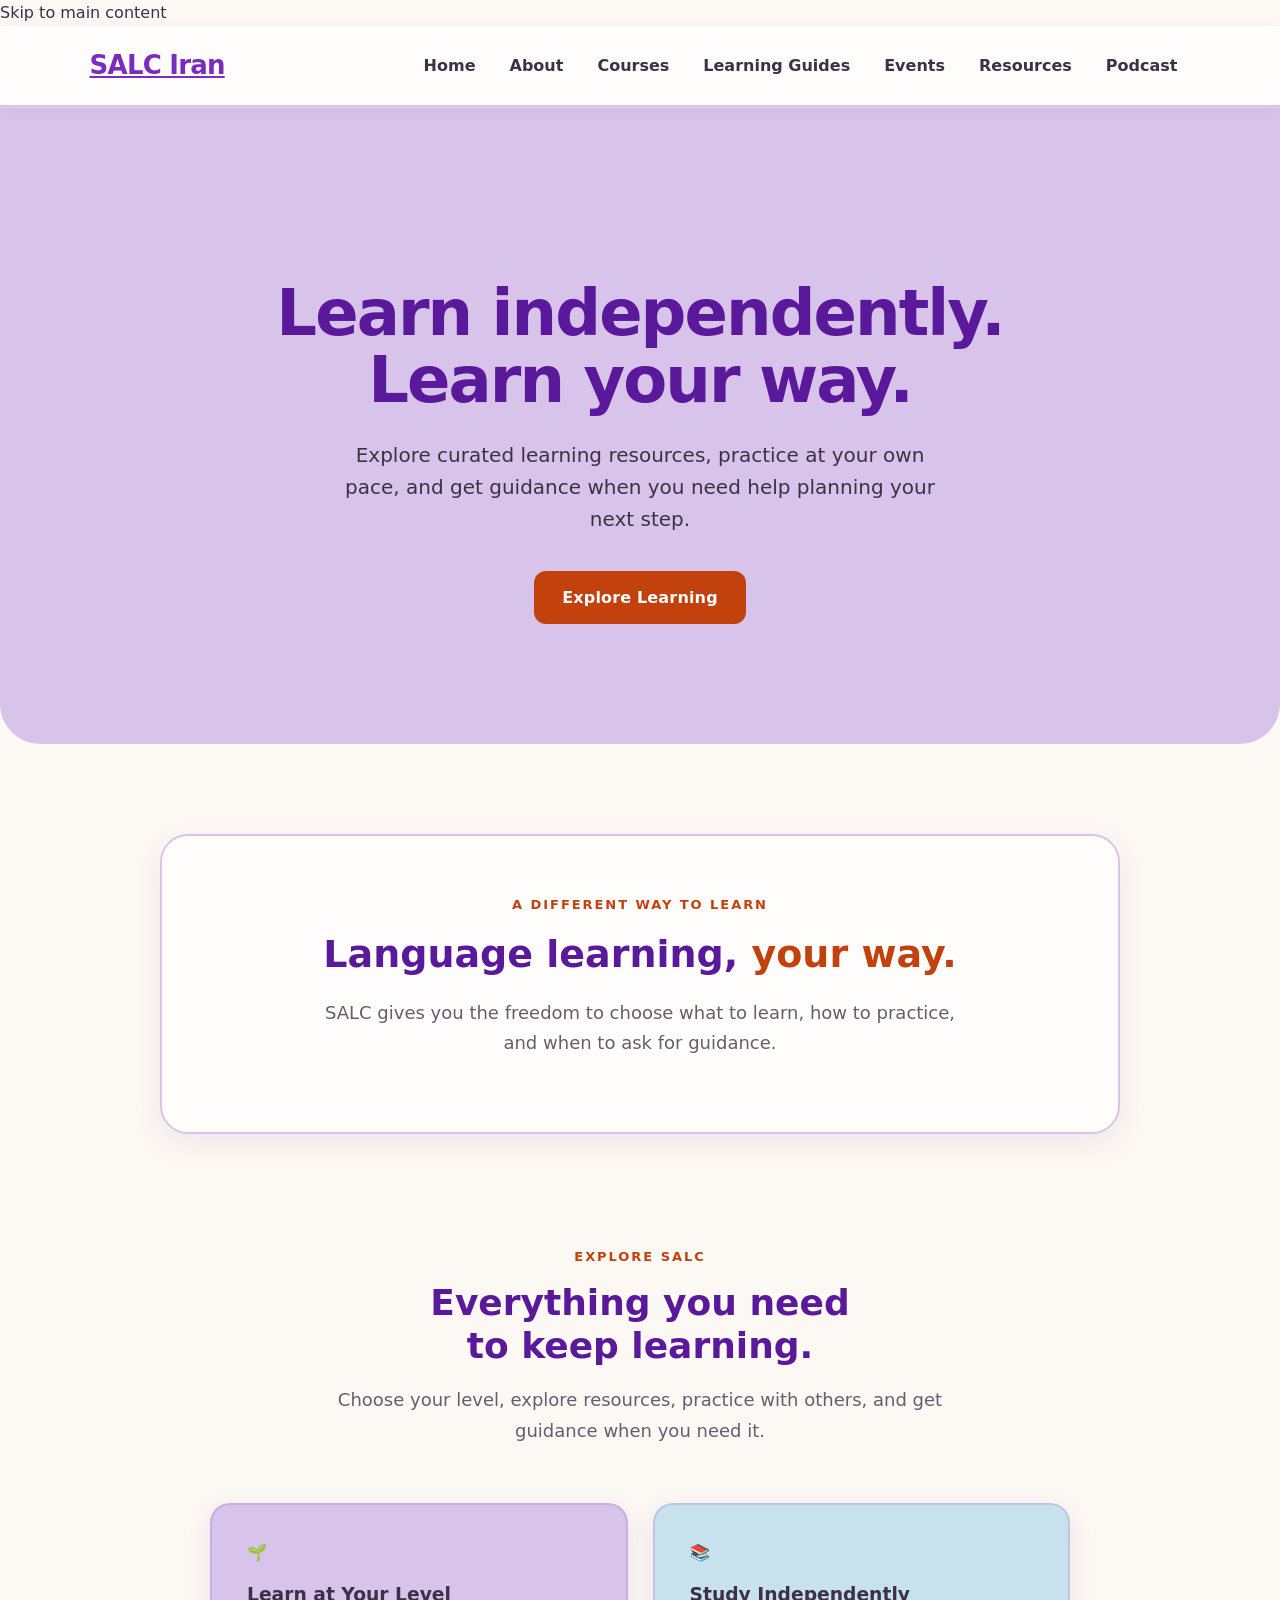
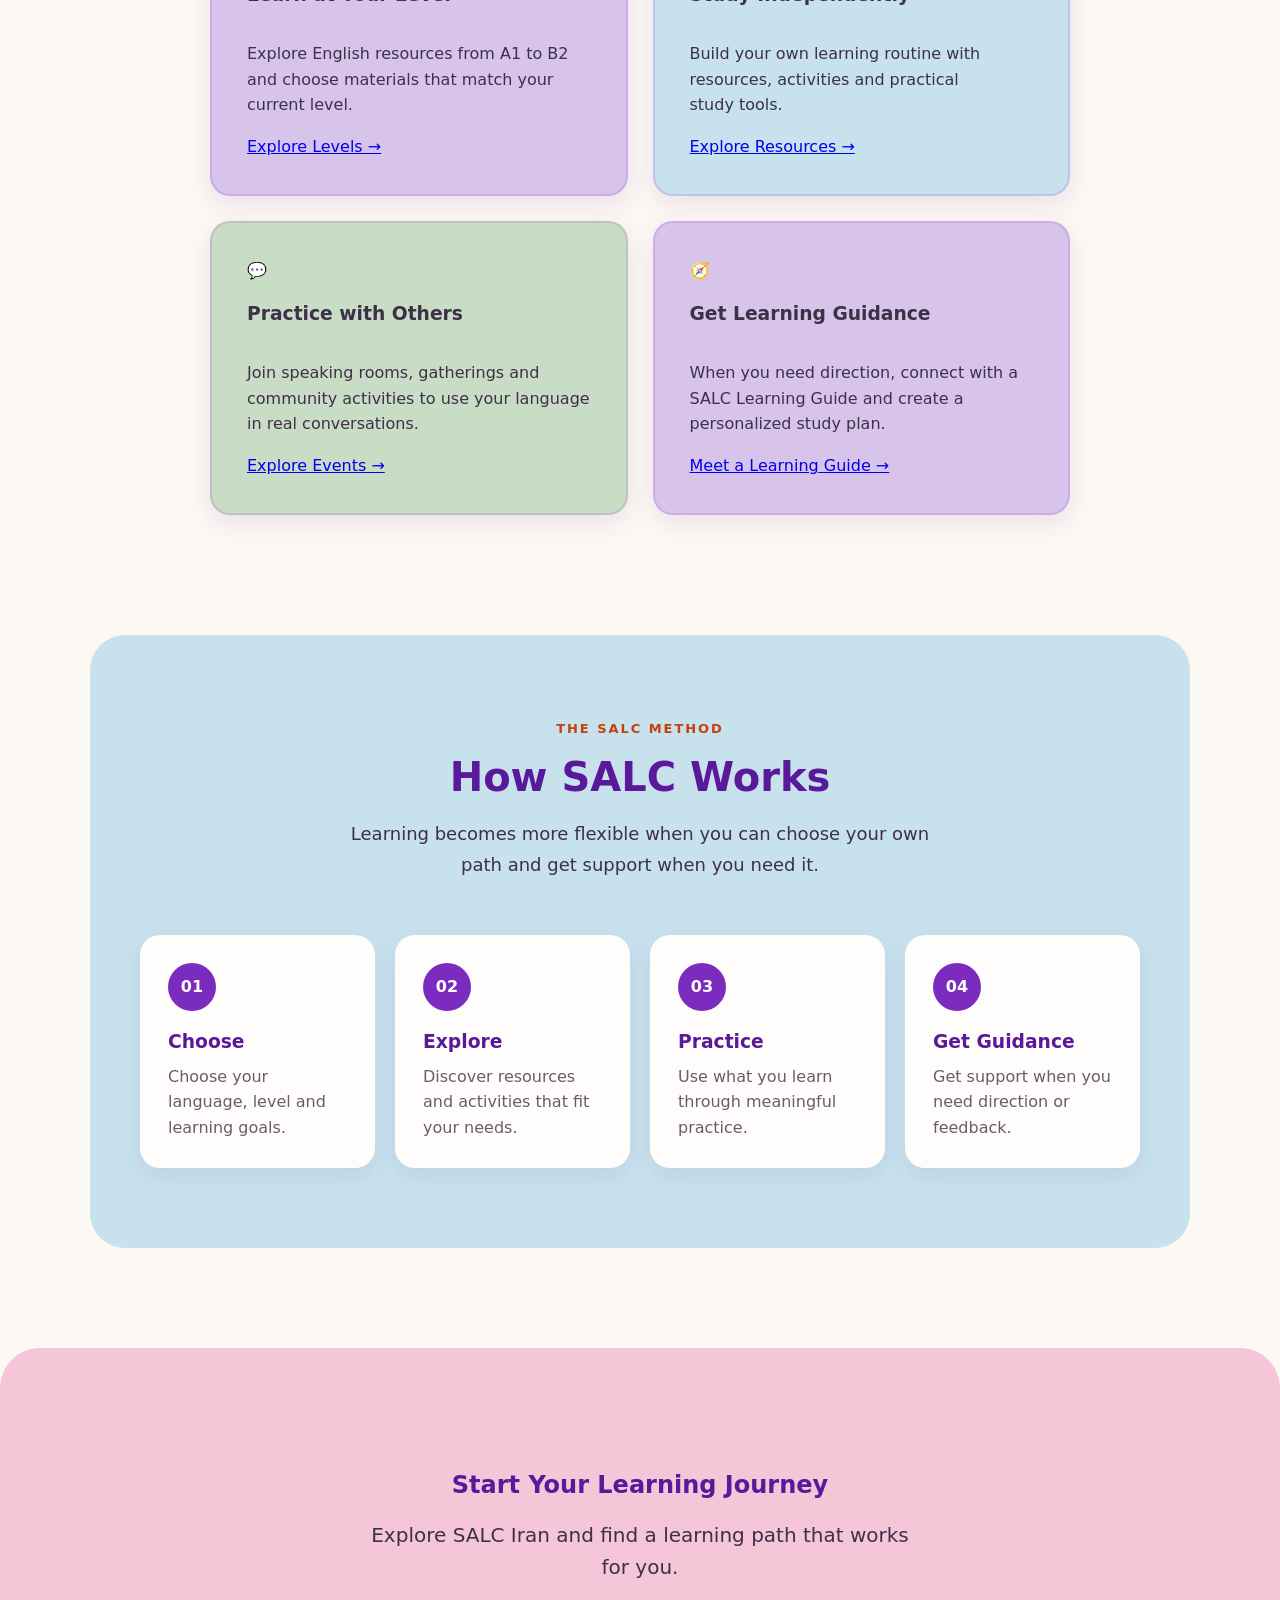
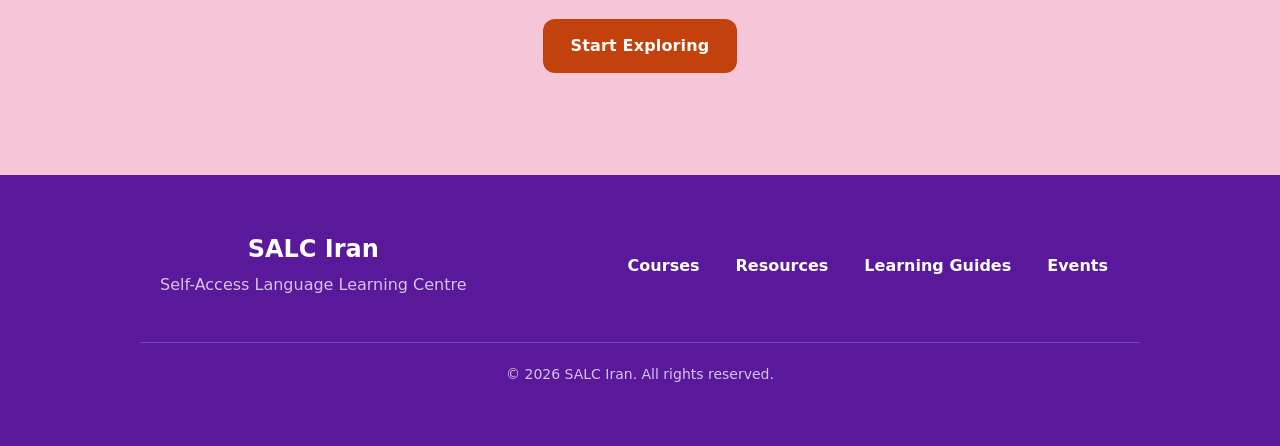
==== commit c922d47b: "Update index.html" ====
--- a/index.html
+++ b/index.html
@@ -1,309 +1,176 @@
 <!DOCTYPE html>
 <html lang="en">
-<link rel="preconnect" href="https://fonts.googleapis.com">
-<link rel="preconnect" href="https://fonts.gstatic.com" crossorigin>
-
-<link href="https://fonts.googleapis.com/css2?family=DM+Sans:wght@400;500;600;700&family=Outfit:wght@500;600;700&display=swap" rel="stylesheet">
-    
 <head>
     <meta charset="UTF-8">
     <meta name="viewport" content="width=device-width, initial-scale=1.0">
-
-    <title>SALC Iran - Self-Access Language Learning</title>
-
-    <link rel="stylesheet" href="css/style.css">
+<title>SALC Iran | Self-Access Language Learning</title>
+<meta name="description" content="Explore SALC Iran, a self-access language learning platform offering independent learning resources, activities, study tools and learning guidance.">
+<meta property="og:type" content="website">
+<meta property="og:title" content="SALC Iran | Self-Access Language Learning">
+<meta property="og:description" content="Learn independently. Learn your way. Explore resources, practice activities and learning guidance with SALC Iran.">
+<meta property="og:url" content="https://nazaninmoghaddam1995-beep.github.io/SALC-Iran/">
+<link rel="stylesheet" href="css/style.css">
+<!-- Temporary system-font fallback until fonts are self-hosted -->
 </head>
-
 <body>
 
+Skip to main content
+
 <header>
-    <div class="logo">SALC Iran</div>
-
-    <nav>
-        <a href="index.html" class="active">Home</a>
-        <a href="about.html">About</a>
-        <a href="courses.html">Courses</a>
-        <a href="teachers.html">Learning Guides</a>
-        <a href="events.html">Events</a>
-        <a href="resources.html">Resources</a>
-        <a href="podcast.html">Podcast</a>
-    </nav>
+    <a class="logo" href="index.html" aria-label="SALC Iran home">
+        SALC Iran
+    </a>
+<nav aria-label="Main navigation">
+    <a href="index.html" class="active" aria-current="page">Home</a>
+    <a href="about.html">About</a>
+    <a href="courses.html">Courses</a>
+    <a href="teachers.html">Learning Guides</a>
+    <a href="events.html">Events</a>
+    <a href="resources.html">Resources</a>
+    <a href="podcast.html">Podcast</a>
+</nav>
 </header>
-
-
-<main>
-
-    <!-- Hero -->
-    <section class="hero">
-
-        <h1>
-            Learn independently.<br>
-            Learn your way.
-        </h1>
-
-        <p>
-            <p>
-    Explore curated learning resources, practice at your own pace,
-    and get guidance when you need help planning your next step.
-</p>
-        </p>
-
-        <a href="courses.html" class="button">
-            Explore Learning
-        </a>
-
-    </section>
-    
+<main id="main-content">
+<!-- Hero -->
+<section class="hero">
+    <h1>
+        Learn independently.<br>
+        Learn your way.
+    </h1>
+    <p>
+        Explore curated learning resources, practice at your own pace,
+        and get guidance when you need help planning your next step.
+    </p>
+    <a href="courses.html" class="button">
+        Explore Learning
+    </a>
+</section>
+<!-- SALC Introduction -->
 <section class="salc-intro">
-
     <div class="salc-intro-text">
-
         <span class="section-label">A DIFFERENT WAY TO LEARN</span>
-
         <h2>
             Language learning,
             <span>your way.</span>
         </h2>
-
         <p>
             SALC gives you the freedom to choose what to learn,
             how to practice, and when to ask for guidance.
         </p>
-
     </div>
-
 </section>
-
+<!-- What SALC Offers -->
+<section aria-labelledby="explore-heading">
     <div class="section-heading">
-
-    <span>EXPLORE SALC</span>
-
-    <h2>Everything you need to keep learning.</h2>
-
-    <p>
-        Choose your level, explore resources, practice with others,
-        and get guidance when you need it.
-    </p>
-
-</div>
-    <!-- What SALC Offers -->
-    <section class="learning-areas">
-
+        <span>EXPLORE SALC</span>
+        <h2 id="explore-heading">Everything you need to keep learning.</h2>
+        <p>
+            Choose your level, explore resources, practice with others,
+            and get guidance when you need it.
+        </p>
+    </div>
+    <div class="learning-areas">
         <div class="card">
-            <div class="card-icon">🌱</div>
-
-            <h2>Learn at Your Level</h2>
-
+            <div class="card-icon" aria-hidden="true">🌱</div>
+            <h3>Learn at Your Level</h3>
             <p>
                 Explore English resources from A1 to B2
                 and choose materials that match your current level.
             </p>
-
             <a href="levels.html">Explore Levels →</a>
         </div>
-
-
         <div class="card">
-            <div class="card-icon">📚</div>
-
-            <h2>Study Independently</h2>
-
+            <div class="card-icon" aria-hidden="true">📚</div>
+            <h3>Study Independently</h3>
             <p>
                 Build your own learning routine with resources,
                 activities and practical study tools.
             </p>
-
             <a href="resources.html">Explore Resources →</a>
         </div>
-
-
         <div class="card">
-            <div class="card-icon">💬</div>
-
-            <h2>Practice with Others</h2>
-
+            <div class="card-icon" aria-hidden="true">💬</div>
+            <h3>Practice with Others</h3>
             <p>
                 Join speaking rooms, gatherings and community
                 activities to use your language in real conversations.
             </p>
-
             <a href="events.html">Explore Events →</a>
         </div>
-
-
         <div class="card">
-            <div class="card-icon">🧭</div>
-
-            <h2>Get Learning Guidance</h2>
-
+            <div class="card-icon" aria-hidden="true">🧭</div>
+            <h3>Get Learning Guidance</h3>
             <p>
                 When you need direction, connect with a SALC
                 Learning Guide and create a personalized study plan.
             </p>
-
             <a href="teachers.html">Meet a Learning Guide →</a>
         </div>
-
-    </section>
-
-
-    <!-- How SALC Works -->
-
-<section class="how-salc-works">
-
+    </div>
+</section>
+<!-- How SALC Works -->
+<section class="how-salc-works" aria-labelledby="how-salc-heading">
     <div class="how-salc-heading">
-
         <span>THE SALC METHOD</span>
-
-        <h2>How SALC Works</h2>
-
+        <h2 id="how-salc-heading">How SALC Works</h2>
         <p>
             Learning becomes more flexible when you can choose
             your own path and get support when you need it.
         </p>
-
     </div>
-
-
     <div class="how-salc-steps">
-
         <div class="how-step">
-            <div class="step-number">01</div>
-
+            <div class="step-number" aria-hidden="true">01</div>
             <h3>Choose</h3>
-
-            <p>
-                Choose your language, level and learning goals.
-            </p>
+            <p>Choose your language, level and learning goals.</p>
         </div>
-
-
         <div class="how-step">
-            <div class="step-number">02</div>
-
+            <div class="step-number" aria-hidden="true">02</div>
             <h3>Explore</h3>
-
-            <p>
-                Discover resources and activities that fit your needs.
-            </p>
+            <p>Discover resources and activities that fit your needs.</p>
         </div>
-
-
         <div class="how-step">
-            <div class="step-number">03</div>
-
+            <div class="step-number" aria-hidden="true">03</div>
             <h3>Practice</h3>
-
-            <p>
-                Use what you learn through meaningful practice.
-            </p>
+            <p>Use what you learn through meaningful practice.</p>
         </div>
-
-
         <div class="how-step">
-            <div class="step-number">04</div>
-
+            <div class="step-number" aria-hidden="true">04</div>
             <h3>Get Guidance</h3>
-
-            <p>
-                Get support when you need direction or feedback.
-            </p>
+            <p>Get support when you need direction or feedback.</p>
         </div>
-
     </div>
-
 </section>
-
-
-    <!-- Final CTA -->
-    <section class="hero">
-
-        <h2>Start Your Learning Journey</h2>
-
+<!-- Final CTA -->
+<section class="hero" aria-labelledby="start-heading">
+    <h2 id="start-heading">Start Your Learning Journey</h2>
+    <p>
+        Explore SALC Iran and find a learning path
+        that works for you.
+    </p>
+    <a href="courses.html" class="button">
+        Start Exploring
+    </a>
+</section>
+</main>
+<footer>
+<div class="footer-content">
+    <div class="footer-brand">
+        <h2>SALC Iran</h2>
         <p>
-            Explore SALC Iran and find a learning path
-            that works for you.
+            Self-Access Language Learning Centre
         </p>
-
-        <a href="courses.html" class="button">
-            Start Exploring
-        </a>
-
-    </section>
-
-</main>
-
-
-<footer>
-
-    <div class="footer-content">
-
-        <div class="footer-brand">
-            <h2>SALC Iran</h2>
-            <p>
-                Self-Access Language Learning Centre
-            </p>
-        </div>
-
-
-        <div class="footer-links">
-
-            <a href="courses.html">Courses</a>
-            <a href="resources.html">Resources</a>
-            <a href="teachers.html">Learning Guides</a>
-            <a href="events.html">Events</a>
-
-        </div>
-
     </div>
-
-
-    <div class="footer-bottom">
-        <p>© 2026 SALC Iran. All rights reserved.</p>
-    </div>
-
+    <nav class="footer-links" aria-label="Footer navigation">
+        <a href="courses.html">Courses</a>
+        <a href="resources.html">Resources</a>
+        <a href="teachers.html">Learning Guides</a>
+        <a href="events.html">Events</a>
+    </nav>
+</div>
+<div class="footer-bottom">
+    <p>© 2026 SALC Iran. All rights reserved.</p>
+</div>
 </footer>
-.card-icon {
-    width: 58px;
-    height: 58px;
-    display: flex;
-    align-items: center;
-    justify-content: center;
-
-    margin-bottom: 20px;
-
-    background: var(--white);
-    border-radius: 16px;
-
-    font-size: 28px;
-    font-weight: bold;
-
-    color: var(--purple);
-
-    box-shadow: 0 5px 15px rgba(90, 24, 154, 0.10);
-}
-
-.card:nth-child(2) .card-icon {
-    color: var(--orange);
-}
-
-.card:nth-child(3) .card-icon {
-    color: var(--purple);
-}
-
-.card:nth-child(4) .card-icon {
-    color: var(--orange);
-}
-
-.card a {
-    display: inline-block;
-    margin-top: 10px;
-
-    color: var(--purple-dark);
-    text-decoration: none;
-    font-weight: bold;
-}
-
-.card a:hover {
-    color: var(--orange);
-}
+</body>
+</html>
--- a/css/style.css
+++ b/css/style.css
@@ -1,7 +1,40 @@
+/* =====================================================
+   SALC — Main Stylesheet (final)
+   Modern CSS · RTL-ready · Light + optional Dark mode
+   ===================================================== */
+
+/*
+  FONTS: load "Outfit" and "DM Sans" in your HTML <head>, or self-host:
+
+  @font-face {
+      font-family: "DM Sans";
+      src: url("../fonts/DMSans-Variable.woff2") format("woff2");
+      font-weight: 400 700;
+      font-display: swap;
+  }
+  @font-face {
+      font-family: "Outfit";
+      src: url("../fonts/Outfit-Variable.woff2") format("woff2");
+      font-weight: 400 700;
+      font-display: swap;
+  }
+*/
+
+
+/* =====================================================
+   1. Tokens
+   Brand: purple is the main colour. When the logo is
+   ready, change --purple and --purple-dark only.
+   ===================================================== */
+
 :root {
     --purple: #7B2CBF;
     --purple-dark: #5A189A;
+
+    /* Decorative orange (icons, borders, focus ring) */
     --orange: #F97316;
+    /* Accessible orange for buttons with white text */
+    --orange-strong: #C2410C;
 
     --lavender: #D8C4EA;
     --pink: #F4C6D8;
@@ -15,821 +48,818 @@
     --text: #3D3047;
     --muted: #685C6D;
     --border: #D9CBE0;
-}
-
-
-/* General */
+
+    --font-body: "DM Sans", system-ui, -apple-system, "Segoe UI", Arial, sans-serif;
+    --font-heading: "Outfit", "DM Sans", system-ui, Arial, sans-serif;
+
+    --shadow-soft: 0 0.5rem 1.5625rem rgba(90, 24, 154, 0.10);
+    --shadow-hover: 0 0.75rem 1.875rem rgba(90, 24, 154, 0.14);
+
+    --space-section: clamp(3.5rem, 8vw, 6.25rem);
+    --text-lead: clamp(1rem, 0.9rem + 0.5vw, 1.125rem);
+}
+
+
+/* =====================================================
+   2. Base
+   ===================================================== */
+
+*,
+*::before,
+*::after {
+    box-sizing: border-box;
+}
+
+html {
+    -webkit-text-size-adjust: 100%;
+    scroll-padding-block-start: 5rem; /* room for the sticky header */
+}
+
+@media (prefers-reduced-motion: no-preference) {
+    html {
+        scroll-behavior: smooth;
+    }
+}
 
 body {
     margin: 0;
-    font-family: Arial, sans-serif;
     background: var(--cream);
     color: var(--text);
-}
-/* ================================
-   SALC Intro Section
-   ================================ */
-
-.salc-intro {
-    max-width: 1000px;
-    margin: 70px auto;
-    padding: 20px;
-}
-
-.salc-intro-text {
-    background: var(--white);
-    border: 2px solid var(--lavender);
-    border-radius: 28px;
-    padding: 55px;
+    font-family: var(--font-body);
+    line-height: 1.6;
+}
+
+img {
+    max-width: 100%;
+    height: auto;
+}
+
+h1, h2, h3, h4 {
+    font-family: var(--font-heading);
+    line-height: 1.2;
+    text-wrap: balance;
+}
+
+p {
+    text-wrap: pretty;
+}
+
+:focus-visible {
+    outline: 0.1875rem solid var(--orange);
+    outline-offset: 0.1875rem;
+}
+
+/* Optional: <a class="skip-link" href="#main">Skip to content</a> as the first element in <body> */
+.skip-link {
+    position: absolute;
+    inset-inline-start: 1rem;
+    inset-block-start: -4rem;
+    z-index: 2000;
+    padding: 0.75rem 1rem;
+    background: var(--purple-dark);
+    border-radius: 0.5rem;
+    color: white;
+
+    &:focus {
+        inset-block-start: 1rem;
+    }
+}
+
+
+/* =====================================================
+   3. Header + theme toggle
+   ===================================================== */
+
+header {
+    position: sticky;
+    inset-block-start: 0;
+    z-index: 1000;
+
+    display: flex;
+    justify-content: space-between;
+    align-items: center;
+
+    padding-block: 1.125rem;
+    padding-inline: 7%;
+    background: rgba(255, 253, 251, 0.96);
+    backdrop-filter: blur(10px);
+    border-block-end: 0.125rem solid var(--lavender);
+    box-shadow: 0 0.25rem 1.125rem rgba(90, 24, 154, 0.06);
+}
+
+.logo {
+    color: var(--purple);
+    font-family: var(--font-heading);
+    font-size: 1.625rem;
+    font-weight: 700;
+    letter-spacing: -0.03em;
+}
+
+nav {
+    display: flex;
+    align-items: center;
+    gap: 0.5rem;
+
+    & a {
+        padding: 0.5625rem 0.8125rem;
+        border-radius: 0.625rem;
+        color: var(--text);
+        font-weight: 600;
+        text-decoration: none;
+        transition: background 0.2s ease, color 0.2s ease;
+
+        &:hover {
+            background: var(--lavender);
+            color: var(--purple-dark);
+        }
+    }
+}
+
+.theme-toggle {
+    padding: 0.5rem 0.875rem;
+    background: transparent;
+    border: 0.125rem solid var(--lavender);
+    border-radius: 0.625rem;
+    color: var(--text);
+    cursor: pointer;
+    font: inherit;
+    font-size: 0.875rem;
+    font-weight: 600;
+    transition: background 0.2s ease;
+
+    &:hover {
+        background: var(--lavender);
+    }
+
+    &[aria-pressed="true"] {
+        background: var(--purple);
+        border-color: var(--purple);
+        color: white;
+    }
+}
+
+@media (max-width: 43.75rem) {
+    header {
+        position: static;        /* a wrapped sticky nav eats too much screen */
+        flex-direction: column;
+        gap: 1.25rem;
+        padding-block: 1rem;
+        padding-inline: 0.9375rem;
+    }
+
+    nav {
+        flex-wrap: wrap;
+        justify-content: center;
+        gap: 0.25rem;
+        text-align: center;
+
+        & a {
+            padding: 0.4375rem 0.5625rem;
+            font-size: 0.875rem;
+        }
+    }
+}
+
+
+/* =====================================================
+   4. Buttons
+   ===================================================== */
+
+.button {
+    display: inline-block;
+    padding: 0.875rem 1.75rem;
+    background: var(--orange-strong);
+    border-radius: 0.75rem;
+    color: white;
+    font-family: var(--font-body);
+    font-weight: 700;
+    letter-spacing: 0.01em;
+    text-decoration: none;
+    transition: background 0.2s ease, transform 0.2s ease;
+
+    @media (hover: hover) {
+        &:hover {
+            background: var(--purple);
+            transform: translateY(-2px);
+        }
+    }
+}
+
+
+/* =====================================================
+   5. Hero
+   ===================================================== */
+
+.hero {
+    padding-block: clamp(5rem, 10vw, 7.5rem);
+    padding-inline: 1.25rem;
     text-align: center;
-    box-shadow: 0 10px 30px rgba(90, 24, 154, 0.08);
+
+    & h1 {
+        margin-block-end: 1.5rem;
+        color: var(--purple);
+        font-size: clamp(2.5rem, 5vw, 3.5rem);
+        letter-spacing: -0.03em;
+        line-height: 1.05;
+    }
+
+    & h2 {
+        color: var(--purple-dark);
+    }
+
+    & p {
+        max-width: 37.5rem;
+        margin-block: 0 2.25rem;
+        margin-inline: auto;
+        color: var(--muted);
+        font-size: clamp(1.0625rem, 1rem + 0.5vw, 1.25rem);
+        line-height: 1.6;
+    }
+}
+
+/* NOTE: :first-of-type / :last-of-type match the TAG type, not the class.
+   For reliability, add class="hero hero--intro" to the first hero
+   and class="hero hero--cta" to the last one in your HTML. */
+
+.hero:first-of-type,
+.hero--intro {
+    background: var(--lavender);
+    border-radius: 0 0 2.5rem 2.5rem;
+
+    & h1 {
+        color: var(--purple-dark);
+        font-size: clamp(2.6rem, 6vw, 4rem);
+    }
+
+    & p {
+        color: var(--text);
+    }
+}
+
+main > .hero:last-of-type,
+.hero--cta {
+    margin-block-start: 2.5rem;
+    padding-block: clamp(4.5rem, 8vw, 7.5rem);
+    background: var(--pink);
+    border-radius: 2.5rem 2.5rem 0 0;
+
+    & p {
+        color: var(--text);
+    }
+}
+
+
+/* =====================================================
+   6. Section labels and headings
+   ===================================================== */
+
+.section-label,
+.section-heading > span,
+.how-salc-heading > span {
+    color: var(--orange-strong);
+    font-size: 0.8125rem;
+    font-weight: 700;
+    letter-spacing: 0.15em;
 }
 
 .section-label {
     display: inline-block;
-    margin-bottom: 15px;
-
-    color: var(--orange);
-    font-size: 13px;
-    font-weight: bold;
-    letter-spacing: 2px;
-}
-
-.salc-intro h2 {
-    margin: 0 0 20px;
-
-    font-size: 38px;
-    color: var(--purple-dark);
-}
-
-.salc-intro h2 span {
-    color: var(--orange);
-}
-
-.salc-intro p {
-    max-width: 650px;
-    margin: 0 auto;
-
-    font-size: 18px;
-    line-height: 1.7;
-    color: var(--muted);
-}
-
-
-@media (max-width: 700px) {
-
-    .salc-intro {
-        margin: 45px auto;
-    }
-
-    .salc-intro-text {
-        padding: 40px 25px;
-    }
-
-    .salc-intro h2 {
-        font-size: 30px;
-    }
-}
-
-
-/* Header */
-
-header {
-    display: flex;
-    justify-content: space-between;
-    align-items: center;
-    padding: 25px 7%;
+    margin-block-end: 1rem;
+}
+
+.section-heading {
+    max-width: 50rem;
+    margin-block: clamp(3.75rem, 7vw, 5.625rem) 2.25rem;
+    margin-inline: auto;
+    padding-inline: 1.25rem;
+    text-align: center;
+
+    & h2 {
+        margin-block: 0.75rem 1rem;
+        color: var(--purple-dark);
+        font-size: clamp(1.8rem, 4vw, 2.25rem);
+    }
+
+    & p {
+        max-width: 40.625rem;
+        margin-inline: auto;
+        color: var(--muted);
+        font-size: var(--text-lead);
+        line-height: 1.7;
+    }
+}
+
+
+/* =====================================================
+   7. SALC Intro
+   ===================================================== */
+
+.salc-intro {
+    max-width: 62.5rem;
+    margin-block: clamp(2.8rem, 6vw, 4.375rem);
+    margin-inline: auto;
+    padding: 1.25rem;
+
+    & h2 {
+        margin-block: 0 1.25rem;
+        color: var(--purple-dark);
+        font-size: clamp(1.875rem, 4vw, 2.375rem);
+
+        & span {
+            color: var(--orange-strong);
+        }
+    }
+
+    & p {
+        max-width: 40.625rem;
+        margin-inline: auto;
+        color: var(--muted);
+        font-size: var(--text-lead);
+        line-height: 1.7;
+    }
+}
+
+.salc-intro-text {
+    padding: clamp(2.5rem, 5vw, 3.4375rem) clamp(1.5rem, 4vw, 3.4375rem);
     background: var(--white);
-    border-bottom: 3px solid var(--lavender);
-}
-
-.logo {
-    font-size: 24px;
-    font-weight: bold;
-    color: var(--purple);
-}
-
-nav a {
-    margin-left: 25px;
-    text-decoration: none;
-    color: var(--text);
-    font-weight: 600;
-}
-
-nav a:hover {
-    color: var(--orange);
-}
-
-
-/* Hero */
-
-.hero {
+    border: 0.125rem solid var(--lavender);
+    border-radius: 1.75rem;
+    box-shadow: 0 0.625rem 1.875rem rgba(90, 24, 154, 0.08);
     text-align: center;
-    padding: 120px 20px;
-}
-
-.hero h1 {
-    font-size: 56px;
-    margin-bottom: 25px;
-    color: var(--purple);
-}
-
-.hero h2 {
-    color: var(--purple-dark);
-}
-
-.hero p {
-    font-size: 20px;
-    max-width: 600px;
-    margin: 0 auto 35px;
-    line-height: 1.6;
-    color: var(--muted);
-}
-
-
-/* Buttons */
-
-.button {
-    display: inline-block;
-    padding: 14px 28px;
-    background: var(--orange);
-    color: white;
-    text-decoration: none;
-    border-radius: 12px;
-    font-weight: bold;
-    transition: 0.2s ease;
-}
-
-.button:hover {
-    background: var(--purple);
-    transform: translateY(-2px);
-}
-
-
-/* Cards */
+}
+
+
+/* =====================================================
+   8. Cards and Learning Areas
+   Colour cycle: lavender, blue, sage (calmer 3-colour set)
+   ===================================================== */
 
 .card {
+    padding: 2.1875rem;
     background: var(--lavender);
-    padding: 35px;
-    border-radius: 20px;
-    border: 2px solid rgba(123, 44, 191, 0.15);
-    box-shadow: 0 8px 25px rgba(90, 24, 154, 0.10);
-}
-
-.card:nth-child(2) {
-    background: var(--peach);
-}
-
-.card:nth-child(3) {
-    background: var(--blue);
-}
-
-.card:nth-child(4) {
-    background: var(--sage);
-}
-
-.card h2 {
-    margin-top: 0;
-    color: var(--purple-dark);
-}
-
-.card p {
-    line-height: 1.6;
-    color: var(--text);
-}
-
-
-/* Learning Areas */
+    border: 0.125rem solid rgba(123, 44, 191, 0.15);
+    border-radius: 1.25rem;
+    box-shadow: var(--shadow-soft);
+    transition: transform 0.2s ease, box-shadow 0.2s ease;
+
+    &:nth-child(3n + 2) { background: var(--blue); }
+    &:nth-child(3n + 3) { background: var(--sage); }
+
+    @media (hover: hover) {
+        &:hover {
+            transform: translateY(-4px);
+            box-shadow: var(--shadow-hover);
+        }
+    }
+
+    & h2 {
+        margin-block-start: 0;
+        color: var(--purple-dark);
+        font-size: clamp(1.375rem, 1.2rem + 0.5vw, 1.5rem);
+        letter-spacing: -0.02em;
+    }
+
+    & p {
+        color: var(--text);
+        line-height: 1.6;
+    }
+}
 
 .learning-areas {
     display: grid;
-    grid-template-columns: repeat(2, 1fr);
-    gap: 25px;
-    max-width: 900px;
-    margin: 0 auto 80px;
-    padding: 20px;
-}
-
-
-/* Learning Guides */
+    grid-template-columns: repeat(auto-fit, minmax(min(100%, 17.5rem), 1fr));
+    gap: 1.5625rem;
+    max-width: 56.25rem;
+    margin-block: 0 5rem;
+    margin-inline: auto;
+    padding: 1.25rem;
+
+    & .card {
+        display: flex;
+        flex-direction: column;
+        justify-content: flex-start;
+        min-height: 13.75rem;
+
+        & p {
+            flex-grow: 1;
+        }
+
+        & a {
+            align-self: flex-start;
+        }
+    }
+}
+
+main > .learning-areas:first-of-type {
+    margin-block-start: 1.25rem;
+}
+
+/* Journey numbers — add class="journey-cards" to the grid in HTML.
+   (The :last-of-type selector is kept only as a fallback.) */
+.journey-cards .card-icon,
+main > .learning-areas:last-of-type .card-icon {
+    display: flex;
+    align-items: center;
+    justify-content: center;
+    width: 3rem;
+    height: 3rem;
+    margin-block-end: 1rem;
+    background: var(--purple);
+    border-radius: 50%;
+    color: white;
+    font-weight: 700;
+}
+
+
+/* =====================================================
+   9. How SALC Works
+   ===================================================== */
+
+.how-salc-works {
+    margin-block: var(--space-section);
+    margin-inline: max(0.9375rem, 7%);
+    padding-block: clamp(3.75rem, 7vw, 5rem);
+    padding-inline: clamp(1.25rem, 3vw, 1.875rem);
+    background: var(--blue);
+    border-radius: 2.1875rem;
+}
+
+.how-salc-heading {
+    max-width: 43.75rem;
+    margin-block: 0 3.4375rem;
+    margin-inline: auto;
+    text-align: center;
+
+    & h2 {
+        margin-block: 0.75rem 1rem;
+        color: var(--purple-dark);
+        font-size: clamp(2rem, 5vw, 2.5rem);
+    }
+
+    & p {
+        max-width: 37.5rem;
+        margin-inline: auto;
+        color: var(--text);
+        font-size: var(--text-lead);
+        line-height: 1.7;
+    }
+}
+
+.how-salc-steps {
+    display: grid;
+    grid-template-columns: repeat(auto-fit, minmax(min(100%, 13rem), 1fr));
+    gap: 1.25rem;
+    max-width: 62.5rem;
+    margin-inline: auto;
+}
+
+.how-step {
+    padding: 1.75rem;
+    background: var(--white);
+    border-radius: 1.25rem;
+    box-shadow: 0 0.5rem 1.375rem rgba(90, 24, 154, 0.08);
+
+    & h3 {
+        margin-block: 0 0.625rem;
+        color: var(--purple-dark);
+    }
+
+    & p {
+        margin: 0;
+        color: var(--muted);
+        line-height: 1.6;
+    }
+}
+
+.step-number {
+    display: flex;
+    align-items: center;
+    justify-content: center;
+    width: 3rem;
+    height: 3rem;
+    margin-block-end: 1.25rem;
+    background: var(--purple);
+    border-radius: 50%;
+    color: white;
+    font-weight: 700;
+}
+
+
+/* =====================================================
+   10. Learning Guides / Teacher Profile
+   ===================================================== */
 
 .learning-guide-profile {
-    max-width: 1000px;
-    margin: 0 auto 60px;
-    padding: 20px;
+    container-type: inline-size;
+    max-width: 62.5rem;
+    margin-block: 0 3.75rem;
+    margin-inline: auto;
+    padding: 1.25rem;
 }
 
 .teacher-card {
+    margin-block-end: 1.5625rem;
+    padding: 2.1875rem;
     background: var(--lavender);
-    padding: 35px;
-    border-radius: 20px;
-    margin-bottom: 25px;
-    border: 2px solid rgba(123, 44, 191, 0.15);
-    box-shadow: 0 8px 25px rgba(90, 24, 154, 0.10);
-}
-
-.teacher-card:nth-child(2) {
-    background: var(--peach);
-}
-
-.teacher-card:nth-child(3) {
-    background: var(--blue);
-}
-
-.teacher-card:nth-child(4) {
-    background: var(--sage);
-}
-
-.teacher-card:nth-child(5) {
-    background: var(--pink);
-}
-
-.teacher-card:nth-child(6) {
-    background: var(--lavender);
-}
-
-.teacher-card h2 {
-    margin-top: 0;
-    color: var(--purple-dark);
-}
-
-.teacher-card p {
-    line-height: 1.7;
-    color: var(--text);
-}
-
-
-/* Teacher Profile */
+    border: 0.125rem solid rgba(123, 44, 191, 0.15);
+    border-radius: 1.25rem;
+    box-shadow: var(--shadow-soft);
+
+    /* Same 3-colour cycle as .card */
+    &:nth-child(3n + 2) { background: var(--blue); }
+    &:nth-child(3n + 3) { background: var(--sage); }
+
+    & h2 {
+        margin-block-start: 0;
+        color: var(--purple-dark);
+    }
+
+    & p {
+        color: var(--text);
+        line-height: 1.7;
+    }
+}
 
 .teacher-profile {
     display: flex;
     align-items: center;
-    gap: 40px;
+    gap: 2.5rem;
 }
 
 .teacher-photo {
-    width: 180px;
-    height: 180px;
+    flex-shrink: 0;
+    width: 11.25rem;
+    height: 11.25rem;
     object-fit: cover;
+    border: 0.5rem solid var(--purple);
     border-radius: 50%;
-    border: 8px solid var(--purple);
-    flex-shrink: 0;
 }
 
 .teacher-intro {
     flex: 1;
-}
-
-.teacher-intro h2 {
-    margin-top: 0;
-    margin-bottom: 8px;
-    color: var(--purple-dark);
-}
-
-.teacher-intro h3 {
-    margin-top: 0;
-    font-weight: bold;
-    color: var(--orange);
-}
-
-.teacher-intro p {
-    line-height: 1.7;
-    color: var(--text);
-}
-
-
-/* Footer */
-
-footer {
-    text-align: center;
-    padding: 40px 20px;
-    background: var(--purple-dark);
-    color: white;
-}
-
-
-/* Mobile */
-
-@media (max-width: 700px) {
-
-    header {
-        flex-direction: column;
-        gap: 20px;
-    }
-
-    nav {
-        text-align: center;
-    }
-
-    nav a {
-        margin: 0 8px;
-    }
-
-    .hero {
-        padding: 80px 20px;
-    }
-
-    .hero h1 {
-        font-size: 40px;
-    }
-
-    .learning-areas {
-        grid-template-columns: 1fr;
-    }
-
+
+    & h2 {
+        margin-block: 0 0.5rem;
+        color: var(--purple-dark);
+    }
+
+    & h3 {
+        margin-block-start: 0;
+        color: var(--orange-strong);
+        font-weight: 700;
+    }
+
+    & p {
+        color: var(--text);
+        line-height: 1.7;
+    }
+}
+
+@container (max-width: 43.75rem) {
     .teacher-profile {
         flex-direction: column;
         text-align: center;
     }
 
     .teacher-photo {
-        width: 150px;
-        height: 150px;
-    }
-}
-.hero:first-of-type {
+        width: 9.375rem;
+        height: 9.375rem;
+    }
+}
+
+
+/* =====================================================
+   11. Podcast
+   ===================================================== */
+
+.podcast-hero {
     background: var(--lavender);
-    border-radius: 0 0 40px 40px;
-}
-
-.hero:first-of-type h1 {
-    font-size: 64px;
-    color: var(--purple-dark);
-}
-
-.hero:first-of-type p {
-    color: var(--text);
-}
-
-.hero:first-of-type .button {
-    background: var(--orange);
-}
-
-.hero:first-of-type .button:hover {
-    background: var(--purple);
-}
-/* Journey Cards */
-
-main > .learning-areas:last-of-type .card:nth-child(1) {
-    background: var(--lavender);
-}
-
-main > .learning-areas:last-of-type .card:nth-child(2) {
-    background: var(--peach);
-}
-
-main > .learning-areas:last-of-type .card:nth-child(3) {
-    background: var(--blue);
-}
-
-main > .learning-areas:last-of-type .card:nth-child(4) {
-    background: var(--sage);
-}
-
-
-/* Journey Numbers */
-
-main > .learning-areas:last-of-type .card-icon {
-    background: var(--purple);
-    color: white;
-    border-radius: 50%;
-}
-
-
-/* Final CTA */
-
-main > .hero:last-of-type {
-    background: var(--pink);
-    margin-top: 40px;
-    border-radius: 40px 40px 0 0;
-}
-
-main > .hero:last-of-type h2 {
-    color: var(--purple-dark);
-}
-
-main > .hero:last-of-type p {
-    color: var(--text);
-}
-
-main > .hero:last-of-type .button {
-    background: var(--orange);
-}
-
-main > .hero:last-of-type .button:hover {
-    background: var(--purple);
-}
-
-
-/* Smooth Transitions */
-
-.card,
-.button,
-nav a {
-    transition: all 0.2s ease;
-}
-
-
-/* Card Hover */
-
-.card:hover {
-    transform: translateY(-4px);
-    box-shadow: 0 12px 30px rgba(90, 24, 154, 0.14);
-}
-
-
-/* Mobile Adjustments */
-
-@media (max-width: 700px) {
-
-    .hero:first-of-type h1 {
-        font-size: 42px;
-    }
-
-    main > .hero:last-of-type {
-        padding: 70px 20px;
-    }
-
-    .card:hover {
-        transform: none;
-    }
-}
-/* ================================
-   Modern Header
-   ================================ */
-
-header {
-    position: sticky;
-    top: 0;
-    z-index: 1000;
-
-    padding: 18px 7%;
-
-    background: rgba(255, 253, 251, 0.96);
-    backdrop-filter: blur(10px);
-
-    border-bottom: 2px solid var(--lavender);
-
-    box-shadow: 0 4px 18px rgba(90, 24, 154, 0.06);
-}
-
-.logo {
-    font-size: 26px;
-    letter-spacing: -0.5px;
-}
-
-nav {
-    display: flex;
-    align-items: center;
-    gap: 8px;
-}
-
-nav a {
-    margin-left: 0;
-    padding: 9px 13px;
-    border-radius: 10px;
-}
-
-nav a:hover {
-    background: var(--lavender);
-    color: var(--purple-dark);
-}
-
-
-/* Mobile Header */
-
-@media (max-width: 700px) {
-
-    header {
-        padding: 16px 15px;
-    }
-
-    nav {
-        flex-wrap: wrap;
-        justify-content: center;
-        gap: 4px;
-    }
-
-    nav a {
-        padding: 7px 9px;
-        font-size: 14px;
-    }
-}
-/* ================================
-   Home Page Card Layout
-   ================================ */
-
-.learning-areas .card {
-    min-height: 220px;
-    display: flex;
-    flex-direction: column;
-    justify-content: flex-start;
-}
-
-.learning-areas .card p {
-    flex-grow: 1;
-}
-
-.learning-areas .card a {
-    align-self: flex-start;
-}
-
-
-/* Better Section Spacing */
-
-main > .learning-areas:first-of-type {
-    margin-top: 20px;
-}
-
-
-/* Better Card Titles */
-
-.card h2 {
-    font-size: 24px;
-    line-height: 1.3;
-}
-
-
-/* Mobile Cards */
-
-@media (max-width: 700px) {
-
-    .learning-areas .card {
-        min-height: auto;
-    }
-
-    .card h2 {
-        font-size: 22px;
-    }
-}
-/* ================================
-   Section Heading
-   ================================ */
-
-.section-heading {
-    max-width: 800px;
-    margin: 90px auto 35px;
-    padding: 0 20px;
-    text-align: center;
-}
-
-.section-heading > span {
-    color: var(--orange);
-    font-size: 13px;
-    font-weight: bold;
-    letter-spacing: 2px;
-}
-
-.section-heading h2 {
-    margin: 12px 0 15px;
-    font-size: 36px;
-    color: var(--purple-dark);
-}
-
-.section-heading p {
-    max-width: 650px;
-    margin: 0 auto;
-    line-height: 1.7;
-    font-size: 18px;
-    color: var(--muted);
-}
-
-
-@media (max-width: 700px) {
-
-    .section-heading {
-        margin-top: 60px;
-    }
-
-    .section-heading h2 {
-        font-size: 29px;
-    }
-
-    .section-heading p {
-        font-size: 16px;
-    }
-}
-/* ================================
-   How SALC Works
-   ================================ */
-
-.how-salc-works {
-    margin: 100px 7%;
-    padding: 80px 30px;
-
-    background: var(--peach);
-    border-radius: 35px;
-}
-
-.how-salc-heading {
-    max-width: 700px;
-    margin: 0 auto 55px;
-    text-align: center;
-}
-
-.how-salc-heading > span {
-    color: var(--orange);
-    font-size: 13px;
-    font-weight: bold;
-    letter-spacing: 2px;
-}
-
-.how-salc-heading h2 {
-    margin: 12px 0 15px;
-    font-size: 40px;
-    color: var(--purple-dark);
-}
-
-.how-salc-heading p {
-    margin: 0 auto;
-    max-width: 600px;
-
-    font-size: 18px;
-    line-height: 1.7;
-    color: var(--text);
-}
-
-
-/* Steps */
-
-.how-salc-steps {
-    display: grid;
-    grid-template-columns: repeat(4, 1fr);
-    gap: 20px;
-    max-width: 1000px;
-    margin: 0 auto;
-}
-
-.how-step {
-    padding: 28px;
-    background: var(--white);
-    border-radius: 20px;
-
-    box-shadow: 0 8px 22px rgba(90, 24, 154, 0.08);
-}
-
-.step-number {
-    width: 48px;
-    height: 48px;
-
+    border-radius: 0 0 2.5rem 2.5rem;
+
+    & h1 {
+        color: var(--purple-dark);
+    }
+}
+
+.podcast-icon {
     display: flex;
     align-items: center;
     justify-content: center;
-
-    margin-bottom: 20px;
-
-    border-radius: 50%;
-
+    width: 4.5rem;
+    height: 4.5rem;
+    margin-block: 0 1.25rem;
+    margin-inline: auto;
     background: var(--purple);
+    border-radius: 1.375rem;
+    box-shadow: 0 0.5rem 1.25rem rgba(90, 24, 154, 0.15);
     color: white;
-
-    font-weight: bold;
-}
-
-.how-step h3 {
-    margin: 0 0 10px;
-    color: var(--purple-dark);
-}
-
-.how-step p {
-    margin: 0;
-    line-height: 1.6;
-    color: var(--muted);
-}
-
-
-/* Mobile */
-
-@media (max-width: 800px) {
-
-    .how-salc-works {
-        margin: 70px 15px;
-        padding: 60px 20px;
-    }
-
-    .how-salc-steps {
-        grid-template-columns: 1fr 1fr;
-    }
-}
-
-@media (max-width: 500px) {
-
-    .how-salc-steps {
-        grid-template-columns: 1fr;
-    }
-
-    .how-salc-heading h2 {
-        font-size: 32px;
-    }
-}
-/* ================================
-   SALC Typography
-   ================================ */
-
-body {
-    font-family: "DM Sans", Arial, sans-serif;
-}
-
-.logo,
-.hero h1,
-.hero h2,
-.card h2,
-.salc-intro h2,
-.section-heading h2,
-.how-salc-heading h2,
-.how-step h3 {
-    font-family: "Outfit", "DM Sans", Arial, sans-serif;
-}
-
-.logo {
-    font-weight: 700;
-}
-
-.hero h1 {
-    letter-spacing: -1.5px;
-    line-height: 1.05;
-}
-
-.hero p {
-    letter-spacing: 0.1px;
-}
-
-.card h2 {
-    letter-spacing: -0.4px;
-}
-
-.button {
-    font-family: "DM Sans", Arial, sans-serif;
-    letter-spacing: 0.2px;
-}
-/* ================================
-   Modern Footer
-   ================================ */
-
-.footer-content {
-    max-width: 1000px;
-    margin: 0 auto;
-    padding: 20px;
-
+    font-size: 2.125rem;
+}
+
+.podcast-episodes {
+    display: grid;
+    grid-template-columns: repeat(auto-fill, minmax(min(100%, 16rem), 1fr));
+    gap: 1.5625rem;
+    max-width: 68.75rem;
+    margin-block: 0 var(--space-section);
+    margin-inline: auto;
+    padding: 1.25rem;
+}
+
+.podcast-card {
+    padding: 1.875rem;
+    background: var(--white);
+    border: 0.125rem solid var(--lavender);
+    border-radius: 1.5rem;
+    box-shadow: 0 0.5rem 1.5625rem rgba(90, 24, 154, 0.08);
+    transition: transform 0.2s ease, box-shadow 0.2s ease;
+
+    @media (hover: hover) {
+        &:hover {
+            transform: translateY(-5px);
+            box-shadow: 0 0.875rem 1.875rem rgba(90, 24, 154, 0.14);
+        }
+    }
+
+    & h2 {
+        margin-block-end: 0.75rem;
+        color: var(--purple-dark);
+    }
+
+    & p {
+        color: var(--muted);
+        line-height: 1.6;
+    }
+}
+
+.episode-top {
     display: flex;
     justify-content: space-between;
     align-items: center;
-    gap: 40px;
-}
-
-.footer-brand h2 {
-    margin: 0 0 8px;
+}
+
+.episode-number {
+    color: var(--purple);
+    font-weight: 700;
+}
+
+.level-badge {
+    padding: 0.375rem 0.625rem;
+    background: var(--peach);
+    border-radius: 0.5rem;
+    color: var(--purple-dark);
+    font-size: 0.8125rem;
+    font-weight: 700;
+}
+
+.play-icon {
+    display: flex;
+    align-items: center;
+    justify-content: center;
+    width: 3.25rem;
+    height: 3.25rem;
+    margin-block: 1.5625rem 1.25rem;
+    background: var(--orange);
+    border-radius: 50%;
     color: white;
-    font-family: "Outfit", "DM Sans", Arial, sans-serif;
-}
-
-.footer-brand p {
-    margin: 0;
-    color: var(--lavender);
+    font-size: 1.125rem;
+}
+
+.episode-meta {
+    display: flex;
+    justify-content: space-between;
+    margin-block: 1.5625rem;
+    color: var(--muted);
+    font-size: 0.875rem;
+}
+
+.listen-button {
+    width: 100%;
+    padding: 0.75rem;
+    background: var(--lavender);
+    border: none;
+    border-radius: 0.625rem;
+    color: var(--purple-dark);
+    cursor: pointer;
+    font: inherit;
+    font-weight: 700;
+    transition: background 0.2s ease;
+
+    &:hover {
+        background: var(--peach);
+    }
+}
+
+.podcast-learning {
+    display: grid;
+    grid-template-columns: repeat(auto-fit, minmax(min(100%, 20rem), 1fr));
+    gap: clamp(2rem, 5vw, 3.125rem);
+    width: min(100% - 2rem, 62.5rem);
+    margin-block: 0 var(--space-section);
+    margin-inline: auto;
+    padding: clamp(2.5rem, 6vw, 3.75rem) clamp(1.5rem, 5vw, 3.75rem);
+    background: var(--blue);
+    border-radius: 1.875rem;
+
+    & h2 {
+        color: var(--purple-dark);
+        font-size: clamp(1.6rem, 3.5vw, 2.125rem);
+    }
+
+    & p {
+        color: var(--text);
+        line-height: 1.7;
+    }
+}
+
+.podcast-learning-items {
+    & > div {
+        margin-block-end: 1.25rem;
+        padding: 1.25rem;
+        background: var(--white);
+        border-radius: 1rem;
+    }
+
+    & strong {
+        color: var(--purple-dark);
+    }
+}
+
+.podcast-cta {
+    background: var(--pink);
+    border-radius: 2.5rem 2.5rem 0 0;
+}
+
+
+/* =====================================================
+   12. Footer
+   ===================================================== */
+
+footer {
+    container-type: inline-size;
+    padding-block: 2.5rem;
+    padding-inline: 1.25rem;
+    background: var(--purple-dark);
+    color: white;
+    text-align: center;
+}
+
+.footer-content {
+    display: flex;
+    justify-content: space-between;
+    align-items: center;
+    gap: 2.5rem;
+    max-width: 62.5rem;
+    margin-inline: auto;
+    padding: 1.25rem;
+}
+
+.footer-brand {
+    & h2 {
+        margin-block: 0 0.5rem;
+        color: white;
+    }
+
+    & p {
+        margin: 0;
+        color: var(--lavender);
+    }
 }
 
 .footer-links {
     display: flex;
     flex-wrap: wrap;
-    gap: 12px;
-}
-
-.footer-links a {
-    padding: 8px 12px;
-
-    color: white;
-    text-decoration: none;
-    border-radius: 8px;
-
-    transition: all 0.2s ease;
-}
-
-.footer-links a:hover {
-    background: var(--orange);
-    color: white;
+    gap: 0.75rem;
+
+    & a {
+        padding: 0.5rem 0.75rem;
+        border-radius: 0.5rem;
+        color: white;
+        text-decoration: none;
+        transition: background 0.2s ease;
+
+        &:hover {
+            background: var(--orange-strong);
+        }
+    }
 }
 
 .footer-bottom {
-    max-width: 1000px;
-    margin: 25px auto 0;
-    padding: 20px;
-
-    border-top: 1px solid rgba(255, 255, 255, 0.2);
-
+    max-width: 62.5rem;
+    margin-block: 1.5625rem 0;
+    margin-inline: auto;
+    padding: 1.25rem;
+    border-block-start: 0.0625rem solid rgba(255, 255, 255, 0.2);
     text-align: center;
-}
-
-.footer-bottom p {
-    margin: 0;
-    color: var(--lavender);
-    font-size: 14px;
-}
-
-
-/* Mobile Footer */
-
-@media (max-width: 700px) {
-
+
+    & p {
+        margin: 0;
+        color: var(--lavender);
+        font-size: 0.875rem;
+    }
+}
+
+@container (max-width: 43.75rem) {
     .footer-content {
         flex-direction: column;
         text-align: center;
@@ -839,216 +869,663 @@
         justify-content: center;
     }
 }
-/* ================================
-   Podcast
-   ================================ */
-
-.podcast-hero {
+
+
+/* =====================================================
+   13. Learning Activities (Content Bank)
+   ===================================================== */
+
+.content-bank-section {
+    max-width: 62.5rem;
+    margin-inline: auto;
+    padding-block: clamp(1.5rem, 4vw, 2.5rem) clamp(3rem, 6vw, 4.375rem);
+    padding-inline: clamp(0.9375rem, 3vw, 1.25rem);
+
+    & > h2,
+    & > p {
+        text-align: center;
+    }
+}
+
+.topic-card {
+    container-type: inline-size;
+    margin-block: clamp(1.25rem, 3vw, 1.5625rem);
+    padding: 0;
+    overflow: hidden;
+    background: var(--white);
+    border: 0.0625rem solid var(--lavender);
+    border-radius: clamp(1.25rem, 3vw, 1.5rem);
+    box-shadow: 0 0.5rem 1.5rem rgba(90, 24, 154, 0.07);
+    transition: box-shadow 0.2s ease, border-color 0.2s ease;
+
+    &:hover {
+        border-color: var(--purple);
+        box-shadow: 0 0.75rem 1.875rem rgba(90, 24, 154, 0.11);
+    }
+}
+
+/* Heading that wraps the toggle button (valid, accessible accordion pattern) */
+.topic-heading {
+    margin: 0;
+    font: inherit;
+}
+
+.topic-toggle {
+    display: flex;
+    align-items: center;
+    justify-content: space-between;
+    gap: 1.25rem;
+    width: 100%;
+    padding: 1.875rem 1.875rem 1rem;
+    background: transparent;
+    border: none;
+    color: var(--text);
+    cursor: pointer;
+    font: inherit;
+    text-align: start;
+
+    &:focus-visible {
+        outline-offset: -0.3125rem;
+    }
+}
+
+.topic-card-content {
+    display: block;
+    flex: 1;
+    min-width: 0;
+}
+
+.topic-label {
+    display: inline-block;
+    margin-block-end: 0.875rem;
+    padding: 0.4375rem 0.75rem;
     background: var(--lavender);
-    border-radius: 0 0 40px 40px;
-}
-
-.podcast-icon {
-    width: 72px;
-    height: 72px;
-
+    border-radius: 1.25rem;
+    color: var(--purple-dark);
+    font-size: 0.75rem;
+    font-weight: 700;
+    letter-spacing: 0.08em;
+}
+
+.topic-title {
+    display: block;
+    color: var(--purple-dark);
+    font-family: var(--font-heading);
+    font-size: 1.75rem;
+    font-weight: 600;
+    line-height: 1.3;
+    text-wrap: balance;
+}
+
+/* Optional second-language title (for Persian later) */
+.topic-title-fa {
+    display: block;
+    margin-block-start: 0.25rem;
+    color: var(--muted);
+    font-size: 1.125rem;
+    line-height: 1.6;
+}
+
+/* Expand / collapse icon: drawn by CSS from aria-expanded */
+.topic-arrow {
     display: flex;
     align-items: center;
     justify-content: center;
-
-    margin: 0 auto 20px;
-
+    flex-shrink: 0;
+    width: 2.625rem;
+    height: 2.625rem;
+    background: var(--lavender);
+    border-radius: 50%;
+    color: var(--purple-dark);
+    font-size: 1.5rem;
+    line-height: 1;
+    transition: background 0.2s ease, color 0.2s ease;
+
+    &::before {
+        content: "+";
+    }
+}
+
+.topic-toggle:hover .topic-arrow {
+    background: var(--peach);
+}
+
+.topic-toggle[aria-expanded="true"] .topic-arrow {
     background: var(--purple);
     color: white;
 
-    border-radius: 22px;
-
-    font-size: 34px;
-
-    box-shadow: 0 8px 20px rgba(90, 24, 154, 0.15);
-}
-
-.podcast-hero h1 {
-    color: var(--purple-dark);
-}
-
-
-/* Episodes */
-
-.podcast-episodes {
+    &::before {
+        content: "\2212"; /* minus sign */
+    }
+}
+
+/* Description + learning outcome (always visible) */
+.topic-summary {
+    padding: 0 1.875rem 1.875rem;
+
+    & p {
+        margin-block: 0 1.25rem;
+        color: var(--muted);
+        font-size: 1rem;
+        line-height: 1.7;
+    }
+}
+
+.topic-outcome {
+    padding: 0.9375rem 1.125rem;
+    background: var(--cream);
+    border-inline-start: 0.25rem solid var(--orange);
+    border-start-end-radius: 0.75rem;
+    border-end-end-radius: 0.75rem;
+    color: var(--text);
+    font-size: 0.875rem;
+    line-height: 1.7;
+
+    .topic-summary & {
+        margin-block-end: 0;
+        color: var(--text);
+        font-size: 0.875rem;
+    }
+
+    & strong {
+        display: block;
+        margin-block-end: 0.25rem;
+        color: var(--purple-dark);
+    }
+}
+
+.topic-activities {
+    padding: 0 1.875rem 1.875rem;
+    border-block-start: 0.0625rem solid var(--border);
+
+    &[hidden] {
+        display: none;
+    }
+
+    & > h3 {
+        margin-block: 1.5625rem 1.25rem;
+        color: var(--purple-dark);
+        font-size: 1.375rem;
+    }
+}
+
+.activity-grid {
     display: grid;
-    grid-template-columns: repeat(3, 1fr);
-    gap: 25px;
-
-    max-width: 1100px;
-    margin: 0 auto 100px;
-    padding: 20px;
-}
-
-.podcast-card {
-    padding: 30px;
-
-    background: var(--white);
-
-    border: 2px solid var(--lavender);
-    border-radius: 24px;
-
-    box-shadow: 0 8px 25px rgba(90, 24, 154, 0.08);
-
-    transition: all 0.2s ease;
-}
-
-.podcast-card:hover {
-    transform: translateY(-5px);
-    box-shadow: 0 14px 30px rgba(90, 24, 154, 0.14);
-}
-
-.episode-top {
-    display: flex;
+    grid-template-columns: repeat(auto-fit, minmax(min(100%, 20rem), 1fr));
+    gap: 1.125rem;
+}
+
+.activity-item {
+    min-width: 0;
+    padding: 1.375rem;
+    background: var(--cream);
+    border: 0.0625rem solid var(--border);
+    border-radius: 1.125rem;
+    overflow-wrap: anywhere;
+    transition: transform 0.2s ease, box-shadow 0.2s ease;
+
+    @media (hover: hover) {
+        &:hover {
+            transform: translateY(-3px);
+            box-shadow: 0 0.4375rem 1.125rem rgba(90, 24, 154, 0.08);
+        }
+    }
+
+    & .content-skill {
+        display: inline-block;
+        margin-block-end: 0.625rem;
+        padding: 0.375rem 0.625rem;
+        background: var(--blue);
+        border-radius: 1.25rem;
+        color: var(--text);
+        font-size: 0.75rem;
+        font-weight: 700;
+    }
+
+    & h4 {
+        margin-block: 0.3125rem 0.625rem;
+        color: var(--purple-dark);
+        font-size: 1.1875rem;
+        line-height: 1.4;
+    }
+
+    & p {
+        margin-block: 0 1.125rem;
+        color: var(--muted);
+        font-size: 0.9375rem;
+        line-height: 1.7;
+    }
+
+    & .check-button {
+        display: inline-block;
+        padding: 0.6875rem 1rem;
+        background: var(--orange-strong);
+        border-radius: 0.625rem;
+        color: white;
+        font-size: 0.875rem;
+        font-weight: 700;
+        text-decoration: none;
+        transition: background 0.2s ease;
+
+        &:hover {
+            background: var(--purple);
+        }
+    }
+
+    & .content-coming-soon {
+        display: inline-block;
+        padding: 0.4375rem 0.6875rem;
+        background: var(--pink);
+        border-radius: 0.5625rem;
+        color: var(--text);
+        font-size: 0.8125rem;
+    }
+}
+
+/* Compact layout when the topic card itself is narrow */
+@container (max-width: 40rem) {
+    .topic-toggle {
+        gap: 0.75rem;
+        padding: 1.375rem 1.125rem 0.875rem;
+    }
+
+    .topic-title {
+        font-size: 1.4375rem;
+    }
+
+    .topic-arrow {
+        width: 2.125rem;
+        height: 2.125rem;
+        font-size: 1.375rem;
+    }
+
+    .topic-summary {
+        padding: 0 1.125rem 1.25rem;
+
+        & p {
+            font-size: 0.9375rem;
+        }
+    }
+
+    .topic-outcome,
+    .topic-summary .topic-outcome {
+        padding: 0.75rem;
+        font-size: 0.8125rem;
+    }
+
+    .topic-activities {
+        padding: 0 1.125rem 1.25rem;
+
+        & > h3 {
+            font-size: 1.25rem;
+        }
+    }
+
+    .activity-item {
+        padding: 1.125rem;
+
+        & h4 {
+            font-size: 1.125rem;
+        }
+    }
+}
+
+
+/* =====================================================
+   14. AI Conversation Prompts
+   ===================================================== */
+
+.prompt-library {
+    max-width: 62.5rem;
+    margin-inline: auto;
+    padding-block: clamp(1.5rem, 4vw, 2.5rem) clamp(3rem, 6vw, 4.375rem);
+    padding-inline: clamp(0.9375rem, 3vw, 1.25rem);
+
+    & > h2,
+    & > .prompt-intro {
+        text-align: center;
+    }
+
+    & > .prompt-intro {
+        max-width: 40.625rem;
+        margin-inline: auto;
+        color: var(--muted);
+        font-size: var(--text-lead);
+        line-height: 1.7;
+    }
+}
+
+.prompt-notice {
+    max-width: 40.625rem;
+    margin-block: 1.25rem 1.75rem;
+    margin-inline: auto;
+    padding: 0.875rem 1.125rem;
+    background: var(--blue);
+    border-inline-start: 0.25rem solid var(--orange);
+    border-start-end-radius: 0.75rem;
+    border-end-end-radius: 0.75rem;
+    color: var(--text);
+    font-size: 0.9375rem;
+    line-height: 1.6;
+}
+
+.prompt-toolbar {
+    display: flex;
+    flex-wrap: wrap;
     justify-content: space-between;
     align-items: center;
-}
-
-.episode-number {
-    color: var(--purple);
-    font-weight: bold;
-}
-
-.level-badge {
-    padding: 6px 10px;
-
-    background: var(--peach);
+    gap: 0.75rem;
+    margin-block-end: 1.125rem;
+
+    & p {
+        margin: 0;
+        color: var(--muted);
+        font-weight: 600;
+    }
+}
+
+.prompt-grid {
+    display: grid;
+    grid-template-columns: repeat(auto-fit, minmax(min(100%, 20rem), 1fr));
+    gap: 1.125rem;
+}
+
+.prompt-card {
+    display: flex;
+    flex-direction: column;
+    gap: 0.75rem;
+    min-width: 0;
+    padding: 1.5rem;
+    background: var(--white);
+    border: 0.0625rem solid var(--border);
+    border-radius: 1.25rem;
+    box-shadow: var(--shadow-soft);
+
+    & h3 {
+        margin: 0;
+        color: var(--purple-dark);
+        font-size: 1.25rem;
+    }
+
+    & p {
+        margin: 0;
+        color: var(--muted);
+        font-size: 0.9375rem;
+        line-height: 1.7;
+    }
+}
+
+.prompt-meta {
+    display: flex;
+    gap: 0.5rem;
+
+    & span {
+        padding: 0.3125rem 0.625rem;
+        border-radius: 1.25rem;
+        color: var(--text);
+        font-size: 0.75rem;
+        font-weight: 700;
+    }
+}
+
+.prompt-level { background: var(--lavender); }
+.prompt-time  { background: var(--blue); }
+
+.prompt-preview {
+    & summary {
+        color: var(--purple-dark);
+        cursor: pointer;
+        font-size: 0.875rem;
+        font-weight: 600;
+    }
+
+    & pre {
+        max-height: 16rem;
+        margin-block: 0.625rem 0;
+        padding: 0.875rem;
+        overflow: auto;
+        background: var(--cream);
+        border: 0.0625rem solid var(--border);
+        border-radius: 0.75rem;
+        color: var(--text);
+        font-family: ui-monospace, SFMono-Regular, Menlo, Consolas, monospace;
+        font-size: 0.8125rem;
+        line-height: 1.6;
+        overflow-wrap: anywhere;
+        white-space: pre-wrap;
+    }
+}
+
+.prompt-actions {
+    display: flex;
+    flex-wrap: wrap;
+    gap: 0.5rem;
+    margin-block-start: auto;
+}
+
+.prompt-open {
+    display: flex;
+    flex-basis: 100%;
+    flex-wrap: wrap;
+    align-items: center;
+    gap: 0.5rem;
+
+    & > span {
+        color: var(--muted);
+        font-size: 0.8125rem;
+        font-weight: 600;
+    }
+}
+
+.prompt-btn {
+    display: inline-block;
+    padding: 0.625rem 0.875rem;
+    background: transparent;
+    border: 0.125rem solid var(--lavender);
+    border-radius: 0.625rem;
     color: var(--purple-dark);
-
-    border-radius: 8px;
-
-    font-size: 13px;
-    font-weight: bold;
-}
-
-.play-icon {
-    width: 52px;
-    height: 52px;
-
-    display: flex;
+    cursor: pointer;
+    font: inherit;
+    font-size: 0.875rem;
+    font-weight: 700;
+    text-decoration: none;
+    transition: background 0.2s ease, color 0.2s ease;
+
+    &:hover {
+        background: var(--lavender);
+    }
+}
+
+.prompt-btn--primary {
+    background: var(--orange-strong);
+    border-color: var(--orange-strong);
+    color: white;
+
+    &:hover {
+        background: var(--purple);
+        border-color: var(--purple);
+    }
+}
+
+.prompt-status {
+    min-height: 1.5rem;
+    margin-block: 1rem 0;
+    color: var(--purple-dark);
+    font-weight: 600;
+    text-align: center;
+}
+
+/* =====================================================
+   Progress tracking (content bank)
+   ===================================================== */
+
+.topic-progress {
+    display: flex;
+    flex-wrap: wrap;
     align-items: center;
-    justify-content: center;
-
-    margin: 25px 0 20px;
-
-    background: var(--orange);
-    color: white;
-
-    border-radius: 50%;
-
-    font-size: 18px;
-}
-
-.podcast-card h2 {
-    margin-bottom: 12px;
+    gap: 0.75rem;
+    margin-block-start: 1rem;
+    color: var(--muted);
+    font-size: 0.875rem;
+    font-weight: 600;
+}
+
+.topic-progress-bar {
+    flex: 1 1 10rem;
+    max-width: 22rem;
+    height: 0.625rem;
+    overflow: hidden;
+    appearance: none;
+    background: var(--lavender);
+    border: 0;
+    border-radius: 1rem;
+
+    &::-webkit-progress-bar {
+        background: var(--lavender);
+    }
+
+    &::-webkit-progress-value {
+        background: var(--purple);
+        border-radius: 1rem;
+    }
+
+    &::-moz-progress-bar {
+        background: var(--purple);
+        border-radius: 1rem;
+    }
+}
+
+.activity-actions {
+    display: flex;
+    flex-wrap: wrap;
+    align-items: center;
+    gap: 0.625rem;
+}
+
+.done-toggle {
+    display: inline-flex;
+    align-items: center;
+    gap: 0.5rem;
+    padding: 0.5625rem 0.875rem;
+    background: transparent;
+    border: 0.125rem solid var(--border);
+    border-radius: 0.625rem;
+    color: var(--text);
+    cursor: pointer;
+    font: inherit;
+    font-size: 0.875rem;
+    font-weight: 700;
+    transition: background 0.2s ease, border-color 0.2s ease;
+
+    &::before {
+        content: "";
+        display: inline-flex;
+        align-items: center;
+        justify-content: center;
+        width: 1.125rem;
+        height: 1.125rem;
+        border: 0.125rem solid currentColor;
+        border-radius: 0.3125rem;
+        font-size: 0.75rem;
+        line-height: 1;
+    }
+
+    &:hover {
+        background: var(--lavender);
+    }
+
+    &[aria-pressed="true"] {
+        background: var(--sage);
+        border-color: var(--sage);
+
+        &::before {
+            content: "\2713"; /* check mark */
+            background: var(--purple);
+            border-color: var(--purple);
+            color: white;
+        }
+    }
+}
+
+.activity-item.is-done {
+    border-color: var(--purple);
+}
+
+.content-status {
+    min-height: 1.5rem;
+    margin-block: 1rem 0;
     color: var(--purple-dark);
-}
-
-.podcast-card p {
-    line-height: 1.6;
-    color: var(--muted);
-}
-
-.episode-meta {
-    display: flex;
-    justify-content: space-between;
-
-    margin: 25px 0;
-
-    font-size: 14px;
-    color: var(--muted);
-}
-
-.listen-button {
-    width: 100%;
-    padding: 12px;
-
-    border: none;
-    border-radius: 10px;
-
-    background: var(--lavender);
-    color: var(--purple-dark);
-
-    font-weight: bold;
-}
-
-
-/* Learning Section */
-
-.podcast-learning {
-    display: grid;
-    grid-template-columns: 1fr 1fr;
-    gap: 50px;
-
-    max-width: 1000px;
-
-    margin: 0 auto 100px;
-    padding: 60px;
-
-    background: var(--blue);
-
-    border-radius: 30px;
-}
-
-.podcast-learning h2 {
-    color: var(--purple-dark);
-    font-size: 34px;
-}
-
-.podcast-learning p {
-    line-height: 1.7;
-    color: var(--text);
-}
-
-.podcast-learning-items > div {
-    margin-bottom: 20px;
-    padding: 20px;
-
-    background: var(--white);
-
-    border-radius: 16px;
-}
-
-.podcast-learning-items strong {
-    color: var(--purple-dark);
-}
-
-
-/* Podcast CTA */
-
-.podcast-cta {
-    background: var(--pink);
-    border-radius: 40px 40px 0 0;
-}
-
-
-/* Mobile */
-
-@media (max-width: 800px) {
-
-    .podcast-episodes {
-        grid-template-columns: 1fr 1fr;
-    }
-
-    .podcast-learning {
-        grid-template-columns: 1fr;
-        margin: 0 15px 70px;
-        padding: 40px 25px;
-    }
-}
-
-@media (max-width: 550px) {
-
-    .podcast-episodes {
-        grid-template-columns: 1fr;
-    }
-
-    .podcast-hero h1 {
-        font-size: 42px;
-    }
-}
+    font-weight: 600;
+    text-align: center;
+}
+/* =====================================================
+   15. Dark mode (set by theme.js via data-theme="dark")
+   ===================================================== */
+
+:root[data-theme="dark"] {
+    color-scheme: dark;
+
+    --purple: #9D4EDD;
+    --purple-dark: #D9B8FF;       /* headings: light purple on dark */
+
+    --lavender: #3B2A4F;
+    --pink: #4C2C3E;
+    --peach: #4D3629;
+    --blue: #26404C;
+    --sage: #2D402C;
+
+    --cream: #17111D;
+    --white: #211829;
+
+    --text: #EDE6F2;
+    --muted: #B9ADC2;
+    --border: #4A3B58;
+
+    --shadow-soft: 0 0.5rem 1.5625rem rgba(0, 0, 0, 0.35);
+    --shadow-hover: 0 0.75rem 1.875rem rgba(0, 0, 0, 0.45);
+
+    & header {
+        background: rgba(23, 17, 29, 0.94);
+        box-shadow: 0 0.25rem 1.125rem rgba(0, 0, 0, 0.35);
+    }
+
+    /* Small orange text needs a lighter orange on dark backgrounds */
+    & .section-label,
+    & .section-heading > span,
+    & .how-salc-heading > span,
+    & .salc-intro h2 span,
+    & .teacher-intro h3 {
+        color: #FB923C;
+    }
+
+    & footer,
+    & .skip-link {
+        background: #2A1245;
+    }
+
+    & .footer-brand p,
+    & .footer-bottom p {
+        color: #D8C4EA;
+    }
+}
+
+
+/* =====================================================
+   16. Reduced motion (whole site)
+   ===================================================== */
+
+@media (prefers-reduced-motion: reduce) {
+    *,
+    *::before,
+    *::after {
+        transition: none !important;
+        animation: none !important;
+    }
+
+    .card,
+    .button,
+    .podcast-card,
+    .activity-item {
+        transform: none !important;
+    }
+}
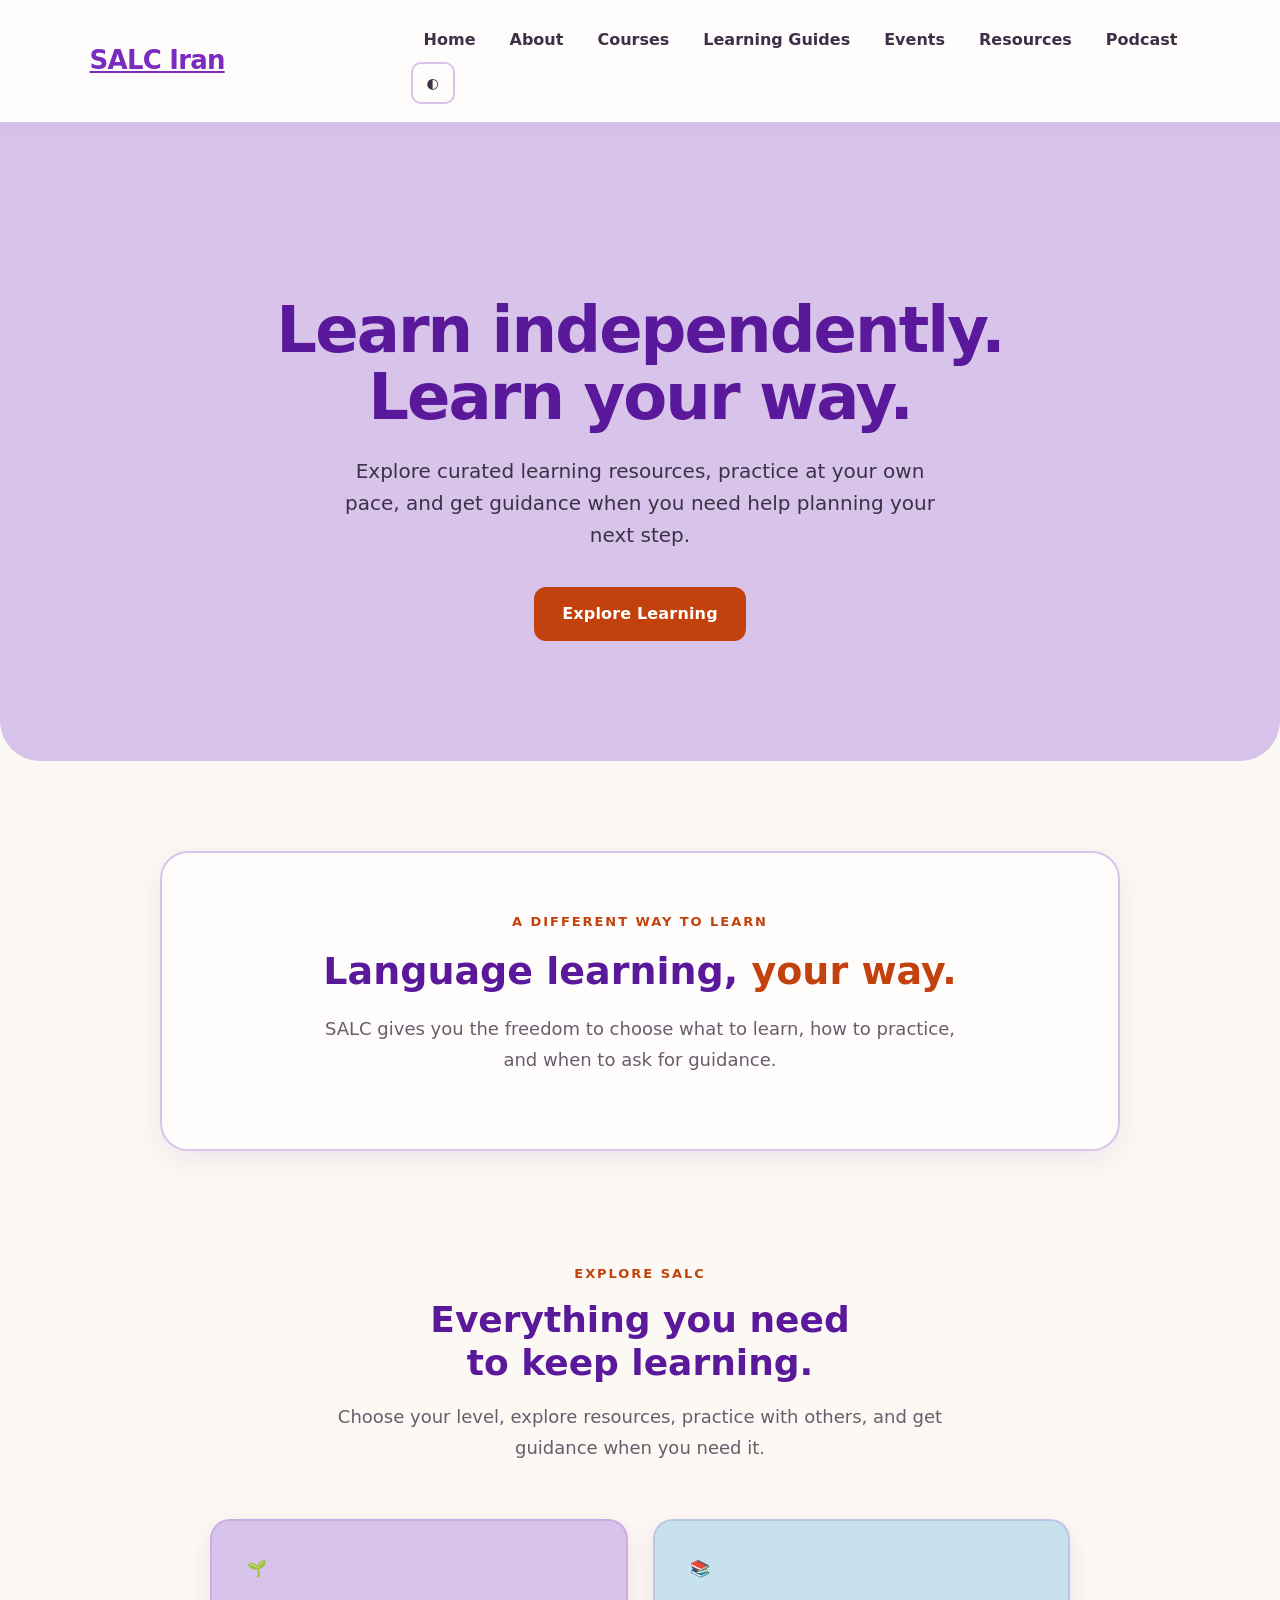
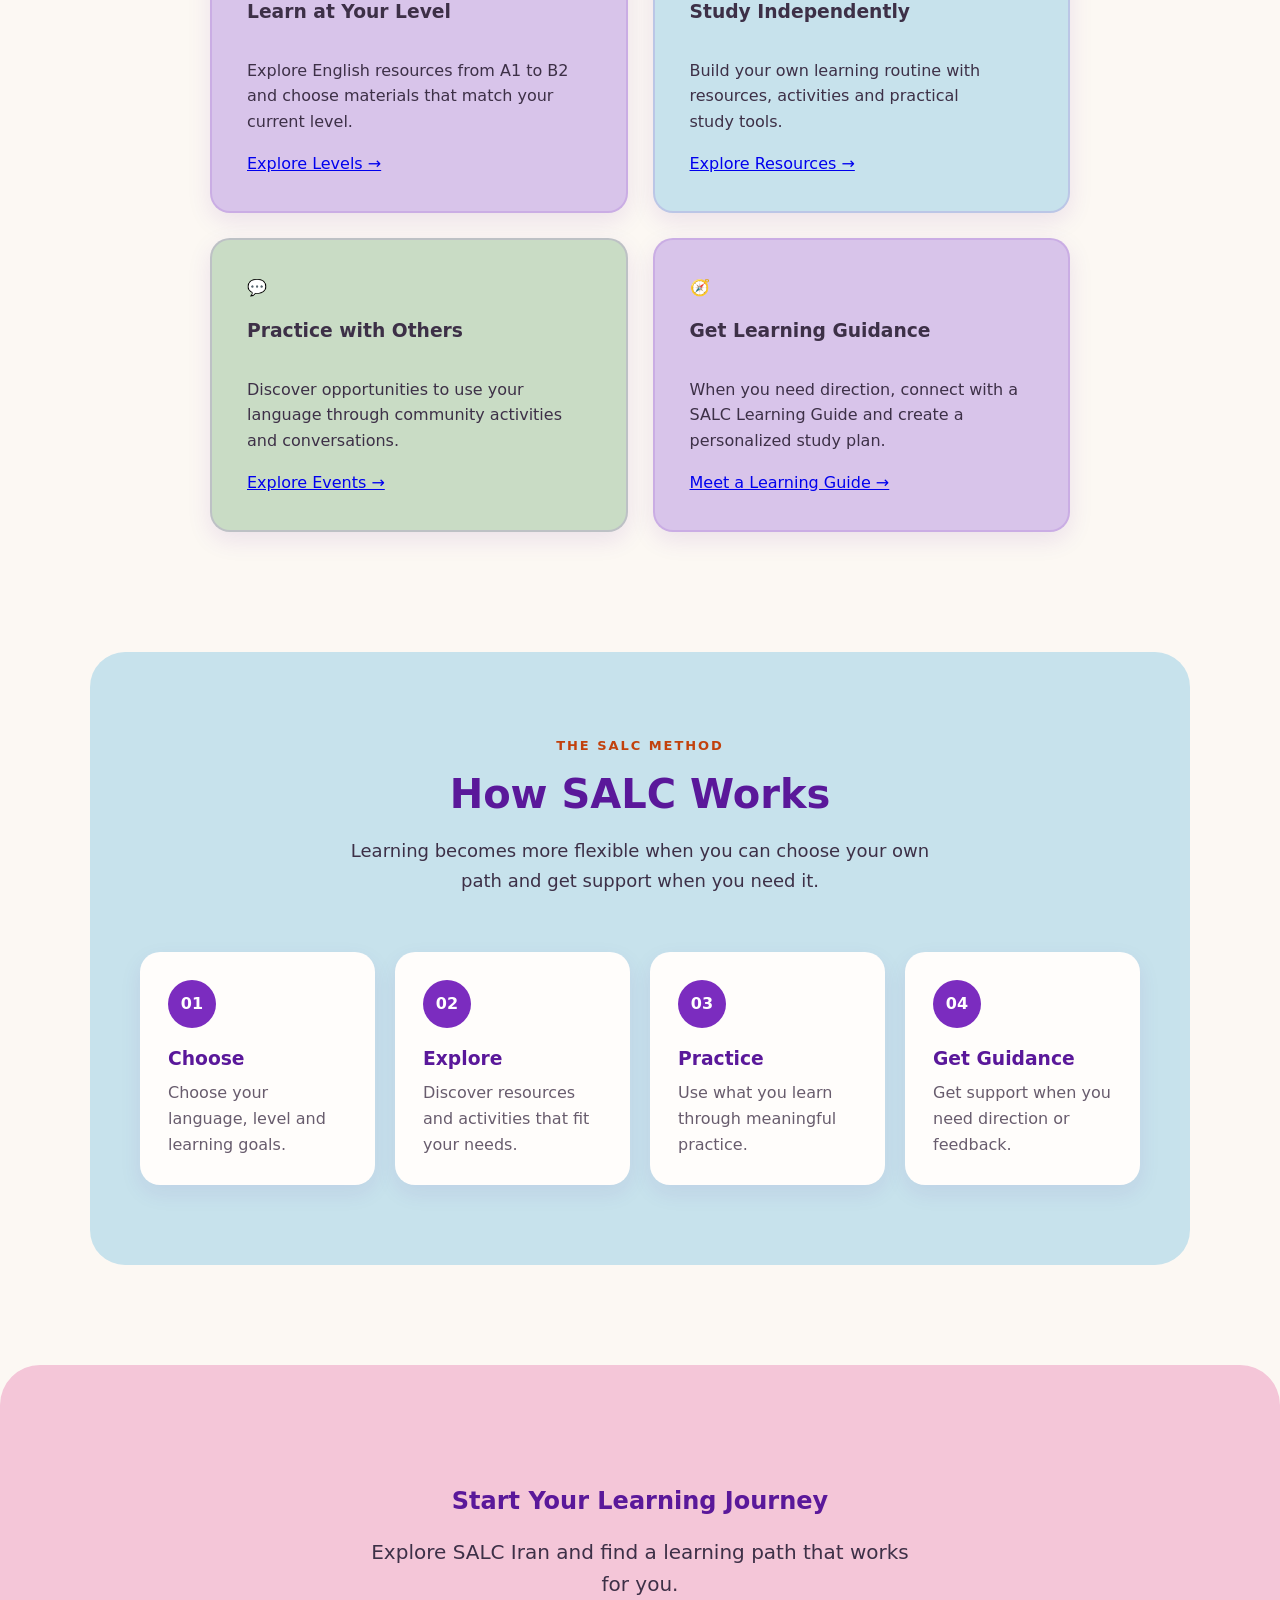
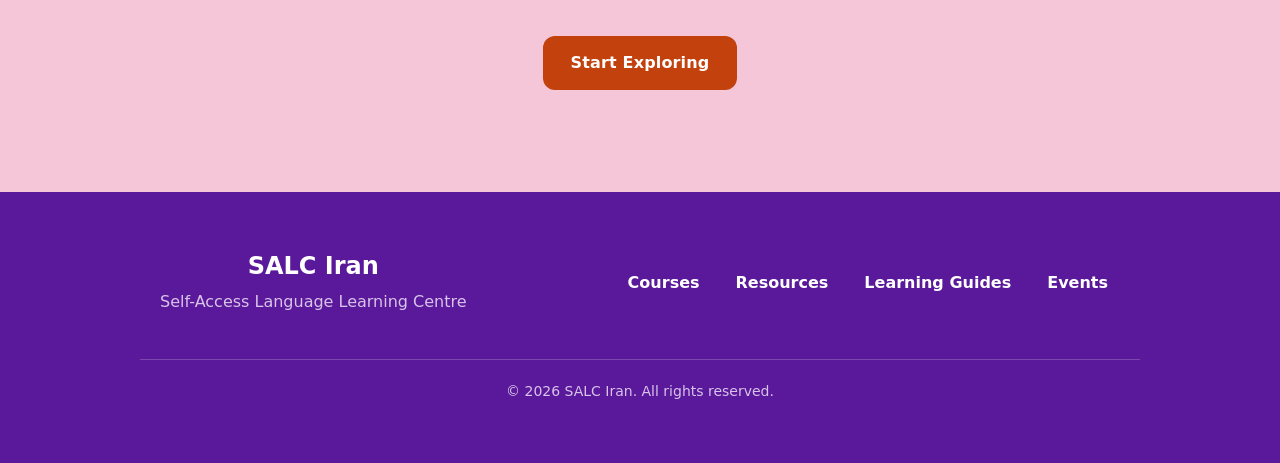
==== commit 6f68d886: "Update index.html" ====
--- a/index.html
+++ b/index.html
@@ -5,172 +5,265 @@
     <meta name="viewport" content="width=device-width, initial-scale=1.0">
 <title>SALC Iran | Self-Access Language Learning</title>
 <meta name="description" content="Explore SALC Iran, a self-access language learning platform offering independent learning resources, activities, study tools and learning guidance.">
+<meta name="theme-color" content="#7B2CBF">
+<link rel="canonical" href="https://nazaninmoghaddam1995-beep.github.io/SALC-Iran/">
 <meta property="og:type" content="website">
 <meta property="og:title" content="SALC Iran | Self-Access Language Learning">
 <meta property="og:description" content="Learn independently. Learn your way. Explore resources, practice activities and learning guidance with SALC Iran.">
 <meta property="og:url" content="https://nazaninmoghaddam1995-beep.github.io/SALC-Iran/">
+<script src="js/main.js"></script>
 <link rel="stylesheet" href="css/style.css">
-<!-- Temporary system-font fallback until fonts are self-hosted -->
 </head>
 <body>
-
-Skip to main content
-
-<header>
+<!-- Skip Link -->
+<a class="skip-link" href="#main-content">
+    Skip to main content
+</a>
+<!-- Header -->
+<header class="site-header">
     <a class="logo" href="index.html" aria-label="SALC Iran home">
         SALC Iran
     </a>
-<nav aria-label="Main navigation">
-    <a href="index.html" class="active" aria-current="page">Home</a>
-    <a href="about.html">About</a>
-    <a href="courses.html">Courses</a>
-    <a href="teachers.html">Learning Guides</a>
-    <a href="events.html">Events</a>
-    <a href="resources.html">Resources</a>
-    <a href="podcast.html">Podcast</a>
-</nav>
+    <div class="header-actions">
+        <nav class="main-nav" aria-label="Main navigation">
+            <a href="index.html" class="active" aria-current="page">
+                Home
+            </a>
+            <a href="about.html">
+                About
+            </a>
+            <a href="courses.html">
+                Courses
+            </a>
+            <a href="teachers.html">
+                Learning Guides
+            </a>
+            <a href="events.html">
+                Events
+            </a>
+            <a href="resources.html">
+                Resources
+            </a>
+            <a href="podcast.html">
+                Podcast
+            </a>
+        </nav>
+        <button
+            class="theme-toggle"
+            type="button"
+            aria-label="Toggle dark mode"
+            aria-pressed="false"
+        >
+            <span aria-hidden="true">◐</span>
+        </button>
+    </div>
 </header>
+<!-- Main Content -->
 <main id="main-content">
-<!-- Hero -->
-<section class="hero">
-    <h1>
-        Learn independently.<br>
-        Learn your way.
-    </h1>
-    <p>
-        Explore curated learning resources, practice at your own pace,
-        and get guidance when you need help planning your next step.
-    </p>
-    <a href="courses.html" class="button">
-        Explore Learning
-    </a>
-</section>
-<!-- SALC Introduction -->
-<section class="salc-intro">
-    <div class="salc-intro-text">
-        <span class="section-label">A DIFFERENT WAY TO LEARN</span>
-        <h2>
-            Language learning,
-            <span>your way.</span>
+    <!-- Hero -->
+    <section class="hero hero--intro">
+        <h1>
+            Learn independently.<br>
+            Learn your way.
+        </h1>
+        <p>
+            Explore curated learning resources, practice at your own pace,
+            and get guidance when you need help planning your next step.
+        </p>
+        <a href="courses.html" class="button">
+            Explore Learning
+        </a>
+    </section>
+    <!-- SALC Introduction -->
+    <section class="salc-intro">
+        <div class="salc-intro-text">
+            <span class="section-label">
+                A DIFFERENT WAY TO LEARN
+            </span>
+            <h2>
+                Language learning,
+                <span>your way.</span>
+            </h2>
+            <p>
+                SALC gives you the freedom to choose what to learn,
+                how to practice, and when to ask for guidance.
+            </p>
+        </div>
+    </section>
+    <!-- What SALC Offers -->
+    <section aria-labelledby="explore-heading">
+        <div class="section-heading">
+            <span>EXPLORE SALC</span>
+            <h2 id="explore-heading">
+                Everything you need to keep learning.
+            </h2>
+            <p>
+                Choose your level, explore resources, practice with others,
+                and get guidance when you need it.
+            </p>
+        </div>
+        <div class="learning-areas">
+            <!-- Card 1 -->
+            <article class="card">
+                <div class="card-icon" aria-hidden="true">
+                    🌱
+                </div>
+                <h3>
+                    Learn at Your Level
+                </h3>
+                <p>
+                    Explore English resources from A1 to B2
+                    and choose materials that match your current level.
+                </p>
+                <a href="levels.html">
+                    Explore Levels →
+                </a>
+            </article>
+            <!-- Card 2 -->
+            <article class="card">
+                <div class="card-icon" aria-hidden="true">
+                    📚
+                </div>
+                <h3>
+                    Study Independently
+                </h3>
+                <p>
+                    Build your own learning routine with resources,
+                    activities and practical study tools.
+                </p>
+                <a href="resources.html">
+                    Explore Resources →
+                </a>
+            </article>
+            <!-- Card 3 -->
+            <article class="card">
+                <div class="card-icon" aria-hidden="true">
+                    💬
+                </div>
+                <h3>
+                    Practice with Others
+                </h3>
+                <p>
+                    Discover opportunities to use your language
+                    through community activities and conversations.
+                </p>
+                <a href="events.html">
+                    Explore Events →
+                </a>
+            </article>
+            <!-- Card 4 -->
+            <article class="card">
+                <div class="card-icon" aria-hidden="true">
+                    🧭
+                </div>
+                <h3>
+                    Get Learning Guidance
+                </h3>
+                <p>
+                    When you need direction, connect with a SALC
+                    Learning Guide and create a personalized study plan.
+                </p>
+                <a href="teachers.html">
+                    Meet a Learning Guide →
+                </a>
+            </article>
+        </div>
+    </section>
+    <!-- How SALC Works -->
+    <section
+        class="how-salc-works"
+        aria-labelledby="how-salc-heading"
+    >
+        <div class="how-salc-heading">
+            <span>THE SALC METHOD</span>
+            <h2 id="how-salc-heading">
+                How SALC Works
+            </h2>
+            <p>
+                Learning becomes more flexible when you can choose
+                your own path and get support when you need it.
+            </p>
+        </div>
+        <div class="how-salc-steps">
+            <article class="how-step">
+                <div class="step-number" aria-hidden="true">
+                    01
+                </div>
+                <h3>Choose</h3>
+                <p>
+                    Choose your language, level and learning goals.
+                </p>
+            </article>
+            <article class="how-step">
+                <div class="step-number" aria-hidden="true">
+                    02
+                </div>
+                <h3>Explore</h3>
+                <p>
+                    Discover resources and activities that fit your needs.
+                </p>
+            </article>
+            <article class="how-step">
+                <div class="step-number" aria-hidden="true">
+                    03
+                </div>
+                <h3>Practice</h3>
+                <p>
+                    Use what you learn through meaningful practice.
+                </p>
+            </article>
+            <article class="how-step">
+                <div class="step-number" aria-hidden="true">
+                    04
+                </div>
+                <h3>Get Guidance</h3>
+                <p>
+                    Get support when you need direction or feedback.
+                </p>
+            </article>
+        </div>
+    </section>
+    <!-- Final CTA -->
+    <section
+        class="hero hero--cta"
+        aria-labelledby="start-heading"
+    >
+        <h2 id="start-heading">
+            Start Your Learning Journey
         </h2>
         <p>
-            SALC gives you the freedom to choose what to learn,
-            how to practice, and when to ask for guidance.
+            Explore SALC Iran and find a learning path
+            that works for you.
+        </p>
+        <a href="courses.html" class="button">
+            Start Exploring
+        </a>
+    </section>
+</main>
+<!-- Footer -->
+<footer class="site-footer">
+    <div class="footer-content">
+        <div class="footer-brand">
+            <h2>SALC Iran</h2>
+            <p>
+                Self-Access Language Learning Centre
+            </p>
+        </div>
+        <nav
+            class="footer-links"
+            aria-label="Footer navigation"
+        >
+            <a href="courses.html">Courses</a>
+            <a href="resources.html">Resources</a>
+            <a href="teachers.html">Learning Guides</a>
+            <a href="events.html">Events</a>
+        </nav>
+    </div>
+    <div class="footer-bottom">
+        <p>
+            © 2026 SALC Iran. All rights reserved.
         </p>
     </div>
-</section>
-<!-- What SALC Offers -->
-<section aria-labelledby="explore-heading">
-    <div class="section-heading">
-        <span>EXPLORE SALC</span>
-        <h2 id="explore-heading">Everything you need to keep learning.</h2>
-        <p>
-            Choose your level, explore resources, practice with others,
-            and get guidance when you need it.
-        </p>
-    </div>
-    <div class="learning-areas">
-        <div class="card">
-            <div class="card-icon" aria-hidden="true">🌱</div>
-            <h3>Learn at Your Level</h3>
-            <p>
-                Explore English resources from A1 to B2
-                and choose materials that match your current level.
-            </p>
-            <a href="levels.html">Explore Levels →</a>
-        </div>
-        <div class="card">
-            <div class="card-icon" aria-hidden="true">📚</div>
-            <h3>Study Independently</h3>
-            <p>
-                Build your own learning routine with resources,
-                activities and practical study tools.
-            </p>
-            <a href="resources.html">Explore Resources →</a>
-        </div>
-        <div class="card">
-            <div class="card-icon" aria-hidden="true">💬</div>
-            <h3>Practice with Others</h3>
-            <p>
-                Join speaking rooms, gatherings and community
-                activities to use your language in real conversations.
-            </p>
-            <a href="events.html">Explore Events →</a>
-        </div>
-        <div class="card">
-            <div class="card-icon" aria-hidden="true">🧭</div>
-            <h3>Get Learning Guidance</h3>
-            <p>
-                When you need direction, connect with a SALC
-                Learning Guide and create a personalized study plan.
-            </p>
-            <a href="teachers.html">Meet a Learning Guide →</a>
-        </div>
-    </div>
-</section>
-<!-- How SALC Works -->
-<section class="how-salc-works" aria-labelledby="how-salc-heading">
-    <div class="how-salc-heading">
-        <span>THE SALC METHOD</span>
-        <h2 id="how-salc-heading">How SALC Works</h2>
-        <p>
-            Learning becomes more flexible when you can choose
-            your own path and get support when you need it.
-        </p>
-    </div>
-    <div class="how-salc-steps">
-        <div class="how-step">
-            <div class="step-number" aria-hidden="true">01</div>
-            <h3>Choose</h3>
-            <p>Choose your language, level and learning goals.</p>
-        </div>
-        <div class="how-step">
-            <div class="step-number" aria-hidden="true">02</div>
-            <h3>Explore</h3>
-            <p>Discover resources and activities that fit your needs.</p>
-        </div>
-        <div class="how-step">
-            <div class="step-number" aria-hidden="true">03</div>
-            <h3>Practice</h3>
-            <p>Use what you learn through meaningful practice.</p>
-        </div>
-        <div class="how-step">
-            <div class="step-number" aria-hidden="true">04</div>
-            <h3>Get Guidance</h3>
-            <p>Get support when you need direction or feedback.</p>
-        </div>
-    </div>
-</section>
-<!-- Final CTA -->
-<section class="hero" aria-labelledby="start-heading">
-    <h2 id="start-heading">Start Your Learning Journey</h2>
-    <p>
-        Explore SALC Iran and find a learning path
-        that works for you.
-    </p>
-    <a href="courses.html" class="button">
-        Start Exploring
-    </a>
-</section>
-</main>
-<footer>
-<div class="footer-content">
-    <div class="footer-brand">
-        <h2>SALC Iran</h2>
-        <p>
-            Self-Access Language Learning Centre
-        </p>
-    </div>
-    <nav class="footer-links" aria-label="Footer navigation">
-        <a href="courses.html">Courses</a>
-        <a href="resources.html">Resources</a>
-        <a href="teachers.html">Learning Guides</a>
-        <a href="events.html">Events</a>
-    </nav>
-</div>
-<div class="footer-bottom">
-    <p>© 2026 SALC Iran. All rights reserved.</p>
-</div>
 </footer>
 </body>
 </html>
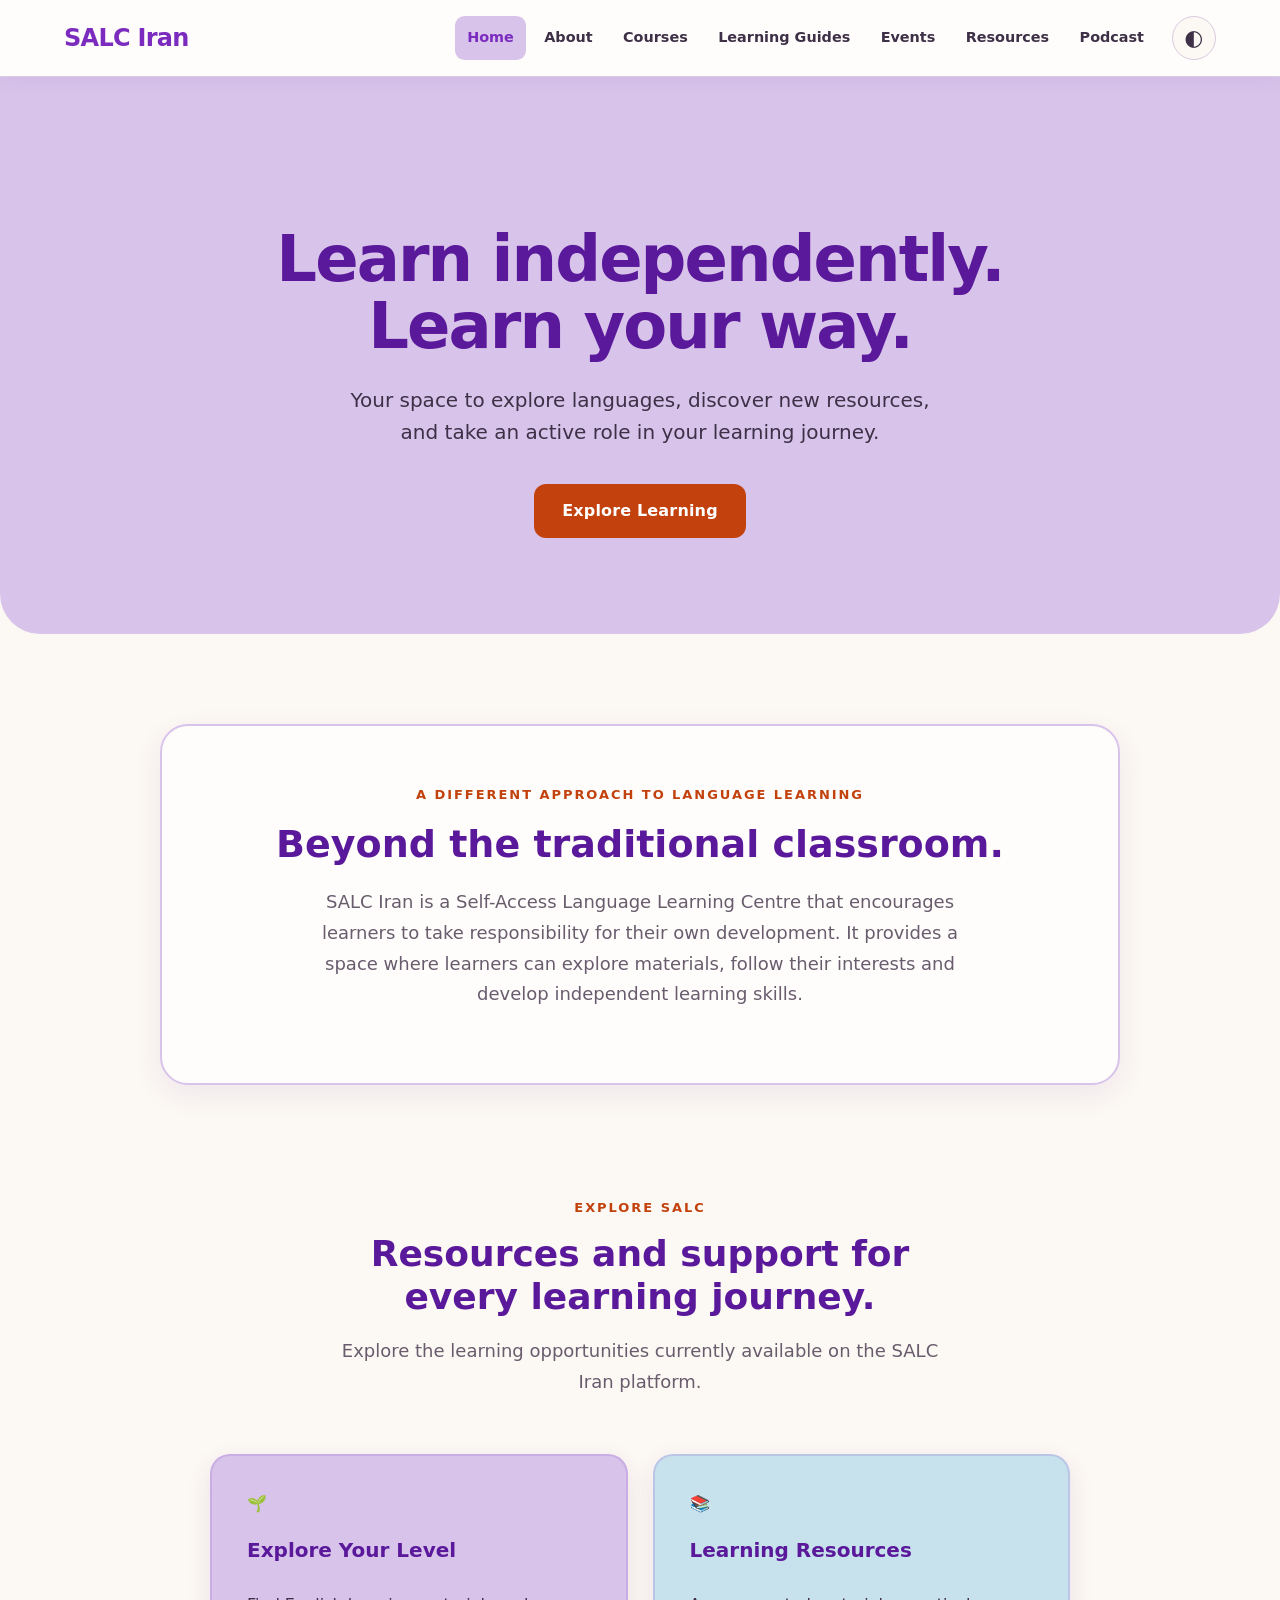
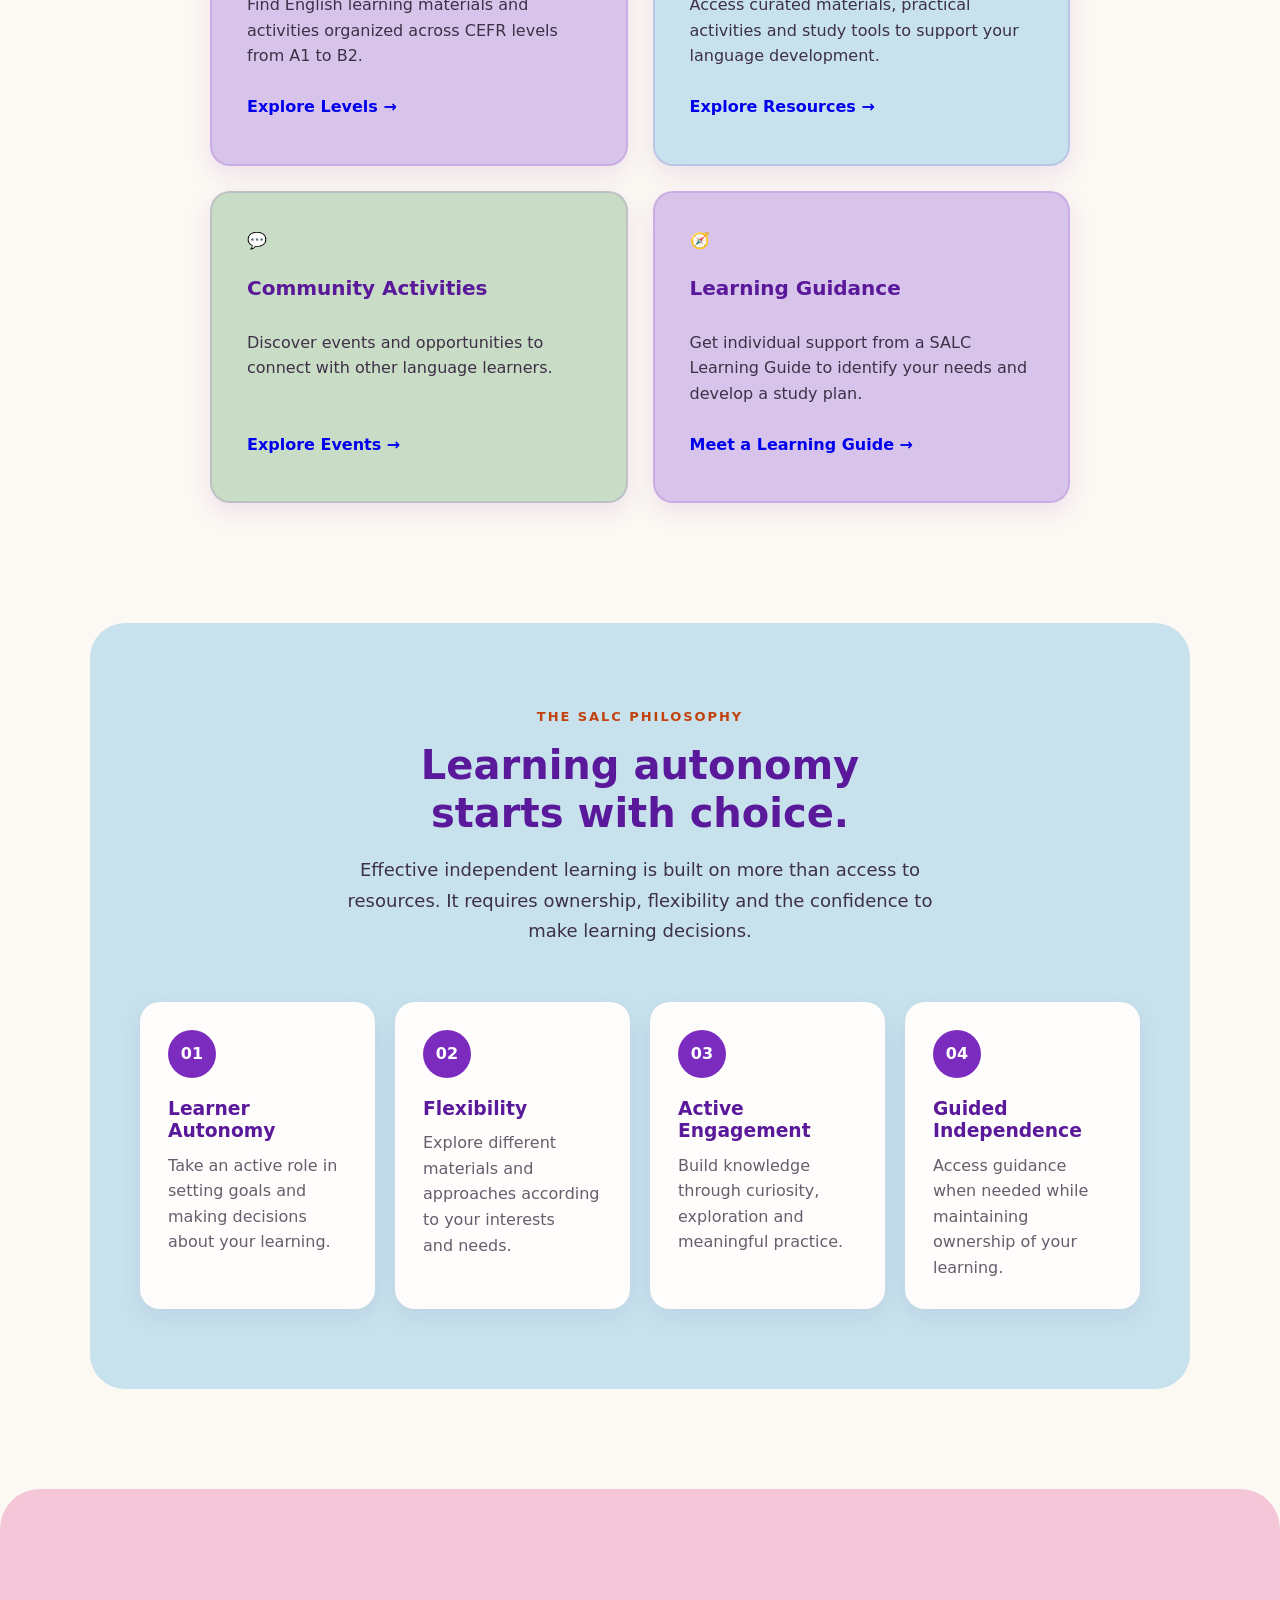
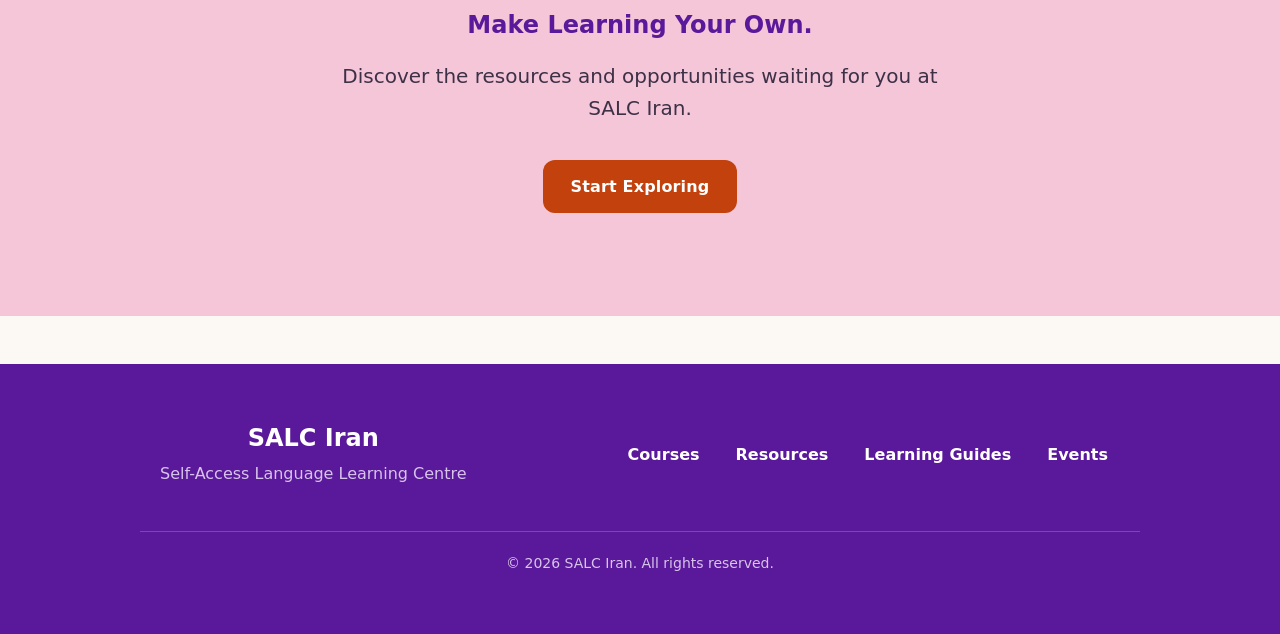
==== commit c4659d6a: "Update index.html" ====
--- a/index.html
+++ b/index.html
@@ -4,12 +4,12 @@
     <meta charset="UTF-8">
     <meta name="viewport" content="width=device-width, initial-scale=1.0">
 <title>SALC Iran | Self-Access Language Learning</title>
-<meta name="description" content="Explore SALC Iran, a self-access language learning platform offering independent learning resources, activities, study tools and learning guidance.">
+<meta name="description" content="Discover SALC Iran, a self-access language learning platform offering curated resources, independent learning activities and personalized learning guidance.">
 <meta name="theme-color" content="#7B2CBF">
 <link rel="canonical" href="https://nazaninmoghaddam1995-beep.github.io/SALC-Iran/">
 <meta property="og:type" content="website">
 <meta property="og:title" content="SALC Iran | Self-Access Language Learning">
-<meta property="og:description" content="Learn independently. Learn your way. Explore resources, practice activities and learning guidance with SALC Iran.">
+<meta property="og:description" content="Discover a different approach to language learning through independent exploration, curated resources and learning guidance.">
 <meta property="og:url" content="https://nazaninmoghaddam1995-beep.github.io/SALC-Iran/">
 <script src="js/main.js"></script>
 <link rel="stylesheet" href="css/style.css">
@@ -26,27 +26,13 @@
     </a>
     <div class="header-actions">
         <nav class="main-nav" aria-label="Main navigation">
-            <a href="index.html" class="active" aria-current="page">
-                Home
-            </a>
-            <a href="about.html">
-                About
-            </a>
-            <a href="courses.html">
-                Courses
-            </a>
-            <a href="teachers.html">
-                Learning Guides
-            </a>
-            <a href="events.html">
-                Events
-            </a>
-            <a href="resources.html">
-                Resources
-            </a>
-            <a href="podcast.html">
-                Podcast
-            </a>
+            <a href="index.html" class="active" aria-current="page">Home</a>
+            <a href="about.html">About</a>
+            <a href="courses.html">Courses</a>
+            <a href="teachers.html">Learning Guides</a>
+            <a href="events.html">Events</a>
+            <a href="resources.html">Resources</a>
+            <a href="podcast.html">Podcast</a>
         </nav>
         <button
             class="theme-toggle"
@@ -67,8 +53,8 @@
             Learn your way.
         </h1>
         <p>
-            Explore curated learning resources, practice at your own pace,
-            and get guidance when you need help planning your next step.
+            Your space to explore languages, discover new resources,
+            and take an active role in your learning journey.
         </p>
         <a href="courses.html" class="button">
             Explore Learning
@@ -78,15 +64,17 @@
     <section class="salc-intro">
         <div class="salc-intro-text">
             <span class="section-label">
-                A DIFFERENT WAY TO LEARN
+                A DIFFERENT APPROACH TO LANGUAGE LEARNING
             </span>
             <h2>
-                Language learning,
-                <span>your way.</span>
+                Beyond the traditional classroom.
             </h2>
             <p>
-                SALC gives you the freedom to choose what to learn,
-                how to practice, and when to ask for guidance.
+                SALC Iran is a Self-Access Language Learning Centre
+                that encourages learners to take responsibility
+                for their own development. It provides a space
+                where learners can explore materials, follow
+                their interests and develop independent learning skills.
             </p>
         </div>
     </section>
@@ -95,11 +83,11 @@
         <div class="section-heading">
             <span>EXPLORE SALC</span>
             <h2 id="explore-heading">
-                Everything you need to keep learning.
+                Resources and support for every learning journey.
             </h2>
             <p>
-                Choose your level, explore resources, practice with others,
-                and get guidance when you need it.
+                Explore the learning opportunities currently
+                available on the SALC Iran platform.
             </p>
         </div>
         <div class="learning-areas">
@@ -109,11 +97,11 @@
                     🌱
                 </div>
                 <h3>
-                    Learn at Your Level
-                </h3>
-                <p>
-                    Explore English resources from A1 to B2
-                    and choose materials that match your current level.
+                    Explore Your Level
+                </h3>
+                <p>
+                    Find English learning materials and activities
+                    organized across CEFR levels from A1 to B2.
                 </p>
                 <a href="levels.html">
                     Explore Levels →
@@ -125,11 +113,11 @@
                     📚
                 </div>
                 <h3>
-                    Study Independently
-                </h3>
-                <p>
-                    Build your own learning routine with resources,
-                    activities and practical study tools.
+                    Learning Resources
+                </h3>
+                <p>
+                    Access curated materials, practical activities
+                    and study tools to support your language development.
                 </p>
                 <a href="resources.html">
                     Explore Resources →
@@ -141,11 +129,11 @@
                     💬
                 </div>
                 <h3>
-                    Practice with Others
-                </h3>
-                <p>
-                    Discover opportunities to use your language
-                    through community activities and conversations.
+                    Community Activities
+                </h3>
+                <p>
+                    Discover events and opportunities to connect
+                    with other language learners.
                 </p>
                 <a href="events.html">
                     Explore Events →
@@ -157,11 +145,11 @@
                     🧭
                 </div>
                 <h3>
-                    Get Learning Guidance
-                </h3>
-                <p>
-                    When you need direction, connect with a SALC
-                    Learning Guide and create a personalized study plan.
+                    Learning Guidance
+                </h3>
+                <p>
+                    Get individual support from a SALC Learning Guide
+                    to identify your needs and develop a study plan.
                 </p>
                 <a href="teachers.html">
                     Meet a Learning Guide →
@@ -169,19 +157,21 @@
             </article>
         </div>
     </section>
-    <!-- How SALC Works -->
+    <!-- SALC Philosophy -->
     <section
         class="how-salc-works"
-        aria-labelledby="how-salc-heading"
+        aria-labelledby="philosophy-heading"
     >
         <div class="how-salc-heading">
-            <span>THE SALC METHOD</span>
-            <h2 id="how-salc-heading">
-                How SALC Works
+            <span>THE SALC PHILOSOPHY</span>
+            <h2 id="philosophy-heading">
+                Learning autonomy starts with choice.
             </h2>
             <p>
-                Learning becomes more flexible when you can choose
-                your own path and get support when you need it.
+                Effective independent learning is built on
+                more than access to resources. It requires
+                ownership, flexibility and the confidence
+                to make learning decisions.
             </p>
         </div>
         <div class="how-salc-steps">
@@ -189,36 +179,48 @@
                 <div class="step-number" aria-hidden="true">
                     01
                 </div>
-                <h3>Choose</h3>
-                <p>
-                    Choose your language, level and learning goals.
+                <h3>
+                    Learner Autonomy
+                </h3>
+                <p>
+                    Take an active role in setting goals
+                    and making decisions about your learning.
                 </p>
             </article>
             <article class="how-step">
                 <div class="step-number" aria-hidden="true">
                     02
                 </div>
-                <h3>Explore</h3>
-                <p>
-                    Discover resources and activities that fit your needs.
+                <h3>
+                    Flexibility
+                </h3>
+                <p>
+                    Explore different materials and approaches
+                    according to your interests and needs.
                 </p>
             </article>
             <article class="how-step">
                 <div class="step-number" aria-hidden="true">
                     03
                 </div>
-                <h3>Practice</h3>
-                <p>
-                    Use what you learn through meaningful practice.
+                <h3>
+                    Active Engagement
+                </h3>
+                <p>
+                    Build knowledge through curiosity,
+                    exploration and meaningful practice.
                 </p>
             </article>
             <article class="how-step">
                 <div class="step-number" aria-hidden="true">
                     04
                 </div>
-                <h3>Get Guidance</h3>
-                <p>
-                    Get support when you need direction or feedback.
+                <h3>
+                    Guided Independence
+                </h3>
+                <p>
+                    Access guidance when needed while
+                    maintaining ownership of your learning.
                 </p>
             </article>
         </div>
@@ -229,11 +231,11 @@
         aria-labelledby="start-heading"
     >
         <h2 id="start-heading">
-            Start Your Learning Journey
+            Make Learning Your Own.
         </h2>
         <p>
-            Explore SALC Iran and find a learning path
-            that works for you.
+            Discover the resources and opportunities
+            waiting for you at SALC Iran.
         </p>
         <a href="courses.html" class="button">
             Start Exploring
--- a/css/style.css
+++ b/css/style.css
@@ -1529,3 +1529,298 @@
         transform: none !important;
     }
 }
+
+/* =================================
+   UPDATED HEADER
+================================= */
+
+.site-header {
+    position: sticky;
+    top: 0;
+    z-index: 1000;
+
+    display: flex;
+    align-items: center;
+    justify-content: space-between;
+    gap: 2rem;
+
+    width: 100%;
+    padding: 1rem 5%;
+
+    background: var(--white);
+    border-bottom: 1px solid var(--border);
+}
+
+.logo {
+    flex-shrink: 0;
+    font-family: var(--font-heading);
+    font-size: 1.5rem;
+    font-weight: 800;
+    color: var(--purple);
+    text-decoration: none;
+}
+
+.header-actions {
+    display: flex;
+    align-items: center;
+    justify-content: flex-end;
+    gap: 1rem;
+    min-width: 0;
+}
+
+.main-nav {
+    display: flex;
+    align-items: center;
+    justify-content: flex-end;
+    flex-wrap: wrap;
+    gap: 0.4rem;
+}
+
+.main-nav a {
+    display: inline-flex;
+    align-items: center;
+    justify-content: center;
+
+    min-height: 44px;
+    padding: 0.6rem 0.75rem;
+
+    color: var(--text);
+    text-decoration: none;
+    font-size: 0.9rem;
+    font-weight: 600;
+
+    border-radius: 0.6rem;
+    transition: background-color 0.2s ease,
+                color 0.2s ease;
+}
+
+.main-nav a:hover,
+.main-nav a.active {
+    color: var(--purple);
+    background: var(--lavender);
+}
+
+.main-nav a:focus-visible {
+    outline: 3px solid var(--orange);
+    outline-offset: 3px;
+}
+
+/* Theme Toggle */
+
+.theme-toggle {
+    display: inline-flex;
+    align-items: center;
+    justify-content: center;
+
+    width: 44px;
+    min-width: 44px;
+    height: 44px;
+
+    border: 1px solid var(--border);
+    border-radius: 50%;
+
+    background: var(--cream);
+    color: var(--text);
+
+    font-size: 1.35rem;
+    cursor: pointer;
+
+    transition: background-color 0.2s ease,
+                transform 0.2s ease;
+}
+
+.theme-toggle:hover {
+    background: var(--lavender);
+    transform: rotate(15deg);
+}
+
+.theme-toggle:focus-visible {
+    outline: 3px solid var(--orange);
+    outline-offset: 3px;
+}
+
+
+/* =================================
+   HERO SECTIONS
+================================= */
+
+.hero--intro {
+    padding-top: 6rem;
+    padding-bottom: 6rem;
+}
+
+.hero--cta {
+    margin-top: 4rem;
+    margin-bottom: 3rem;
+    padding: 4rem 2rem;
+}
+
+
+/* =================================
+   LEARNING CARDS
+================================= */
+
+.card h3 {
+    font-family: var(--font-heading);
+    color: var(--purple-dark);
+    font-size: 1.25rem;
+    margin-bottom: 0.75rem;
+    line-height: 1.4;
+}
+
+.card a {
+    display: inline-flex;
+    align-items: center;
+    min-height: 44px;
+    padding: 0.5rem 0;
+
+    font-weight: 700;
+    text-decoration: none;
+}
+
+.card a:focus-visible {
+    outline: 3px solid var(--orange);
+    outline-offset: 4px;
+}
+
+
+/* =================================
+   ACCESSIBILITY
+================================= */
+
+/* Skip Link */
+
+.skip-link {
+    position: absolute;
+    top: 0.5rem;
+    left: 0.5rem;
+    z-index: 2000;
+
+    padding: 0.8rem 1rem;
+
+    background: var(--purple-dark);
+    color: var(--white);
+
+    border-radius: 0.5rem;
+    text-decoration: none;
+
+    transform: translateY(-150%);
+}
+
+.skip-link:focus {
+    transform: translateY(0);
+}
+
+/* Keyboard Focus */
+
+a:focus-visible,
+button:focus-visible {
+    outline: 3px solid var(--orange);
+    outline-offset: 3px;
+}
+
+/* Anchor Offset */
+
+[id] {
+    scroll-margin-top: 6rem;
+}
+
+
+/* =================================
+   RESPONSIVE HEADER
+================================= */
+
+@media (max-width: 900px) {
+
+    .site-header {
+        gap: 1rem;
+        padding: 1rem 3%;
+    }
+
+    .main-nav {
+        gap: 0.2rem;
+    }
+
+    .main-nav a {
+        padding: 0.5rem;
+        font-size: 0.85rem;
+    }
+
+}
+
+@media (max-width: 700px) {
+
+    .site-header {
+        position: relative;
+
+        flex-direction: column;
+        align-items: flex-start;
+        gap: 1rem;
+
+        padding: 1rem 5%;
+    }
+
+    .header-actions {
+        width: 100%;
+        justify-content: space-between;
+        align-items: flex-start;
+    }
+
+    .main-nav {
+        flex: 1;
+        justify-content: flex-start;
+        flex-wrap: wrap;
+        gap: 0.25rem;
+    }
+
+    .main-nav a {
+        min-height: 44px;
+        padding: 0.55rem 0.65rem;
+        font-size: 0.85rem;
+    }
+
+    .theme-toggle {
+        flex-shrink: 0;
+    }
+
+    .hero--intro {
+        padding: 4rem 1.25rem;
+    }
+
+    .hero--cta {
+        padding: 3rem 1.25rem;
+        margin-top: 2rem;
+    }
+
+}
+
+@media (max-width: 380px) {
+
+    .main-nav a {
+        font-size: 0.8rem;
+        padding: 0.5rem;
+    }
+
+    .logo {
+        font-size: 1.35rem;
+    }
+
+}
+
+
+/* =================================
+   REDUCED MOTION
+================================= */
+
+@media (prefers-reduced-motion: reduce) {
+
+    *,
+    *::before,
+    *::after {
+        scroll-behavior: auto !important;
+        animation-duration: 0.01ms !important;
+        animation-iteration-count: 1 !important;
+        transition-duration: 0.01ms !important;
+    }
+
+}
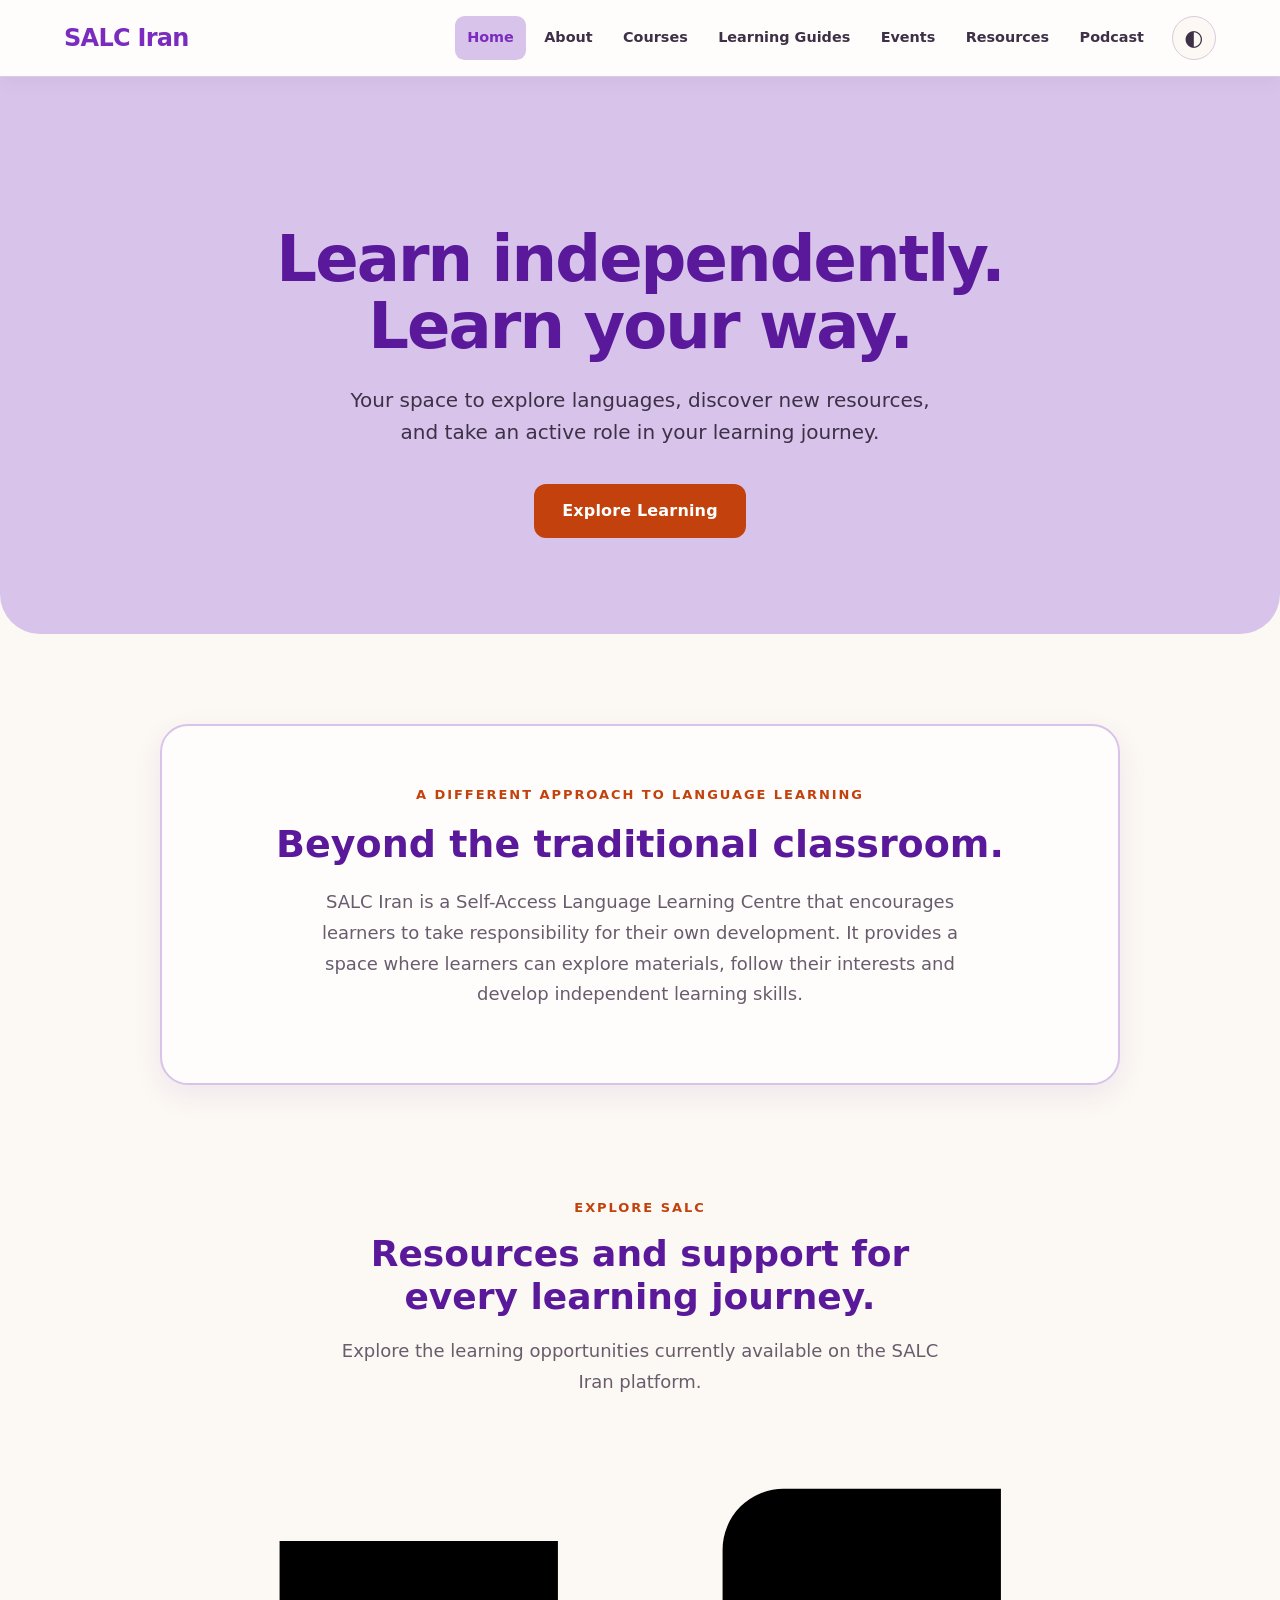
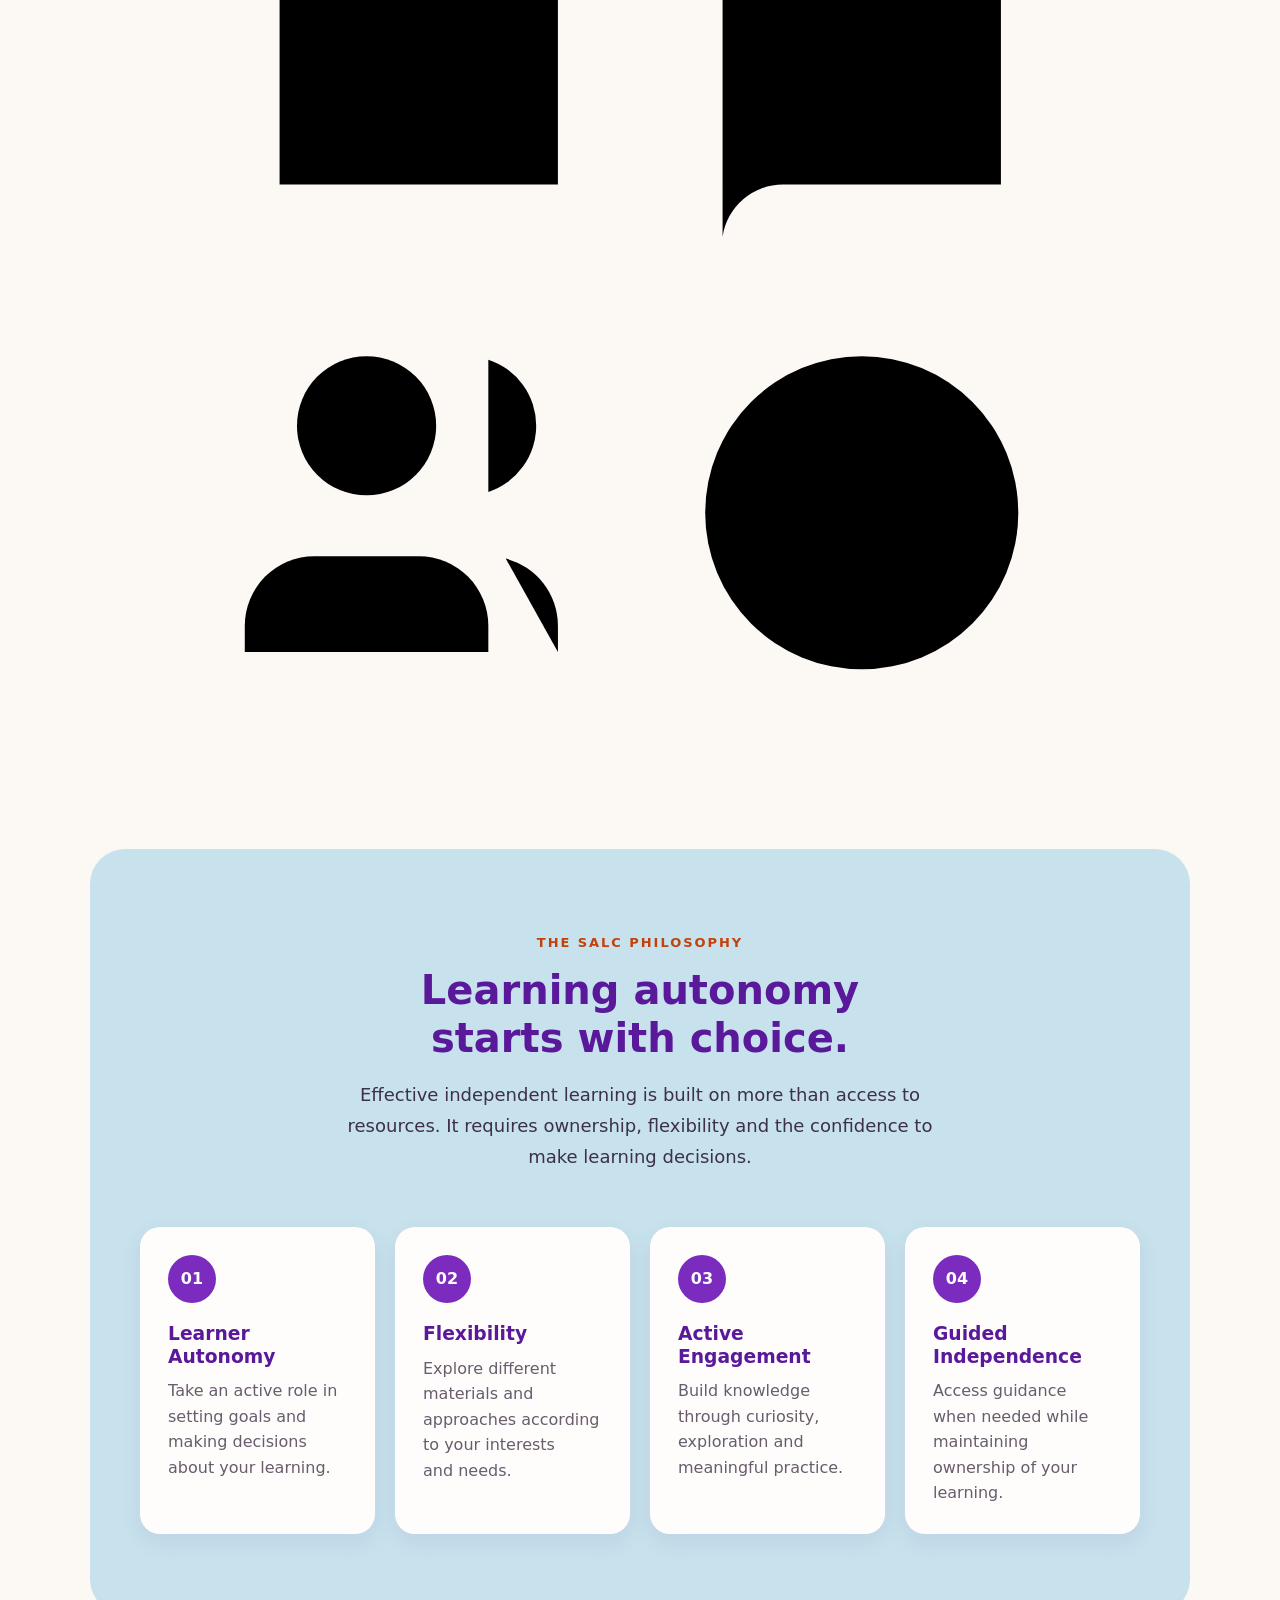
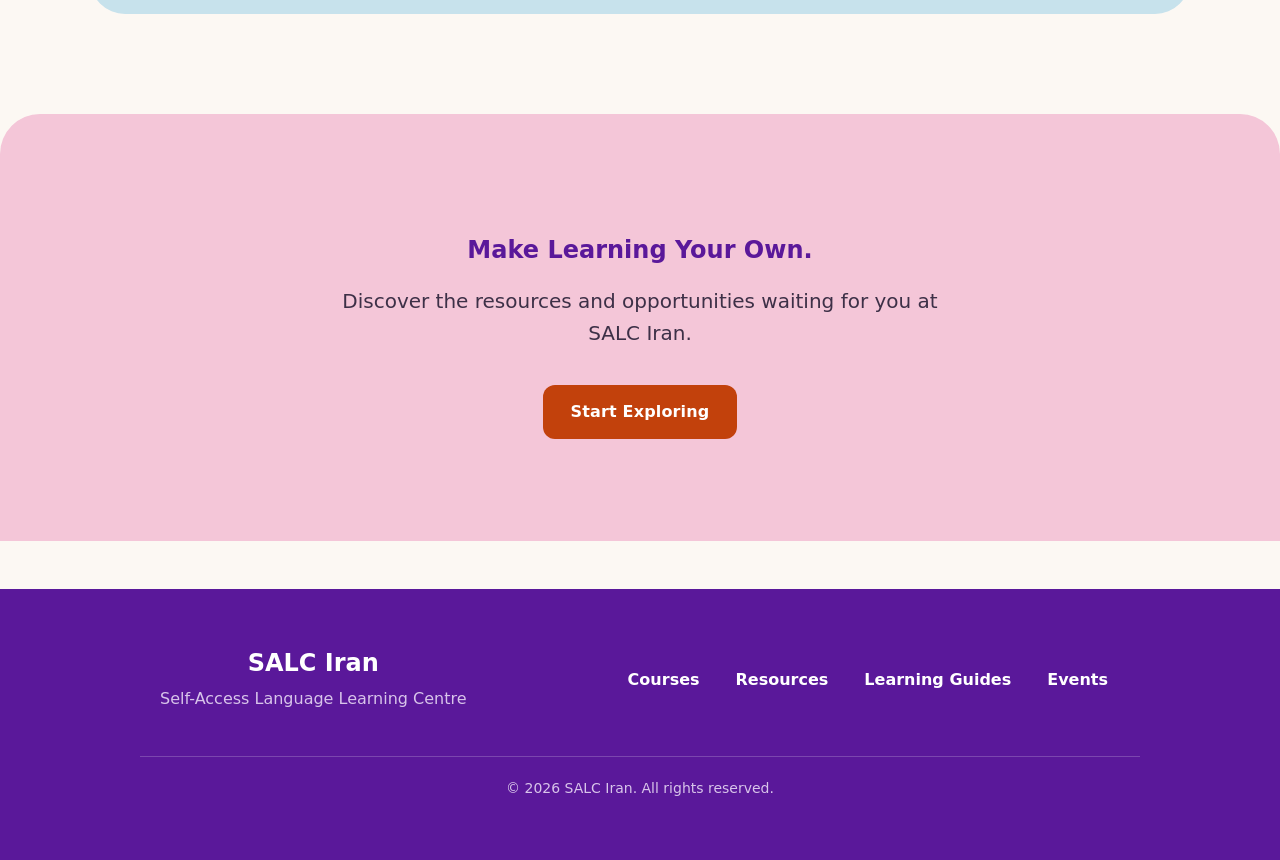
==== commit 3bae521e: "Update index.html" ====
--- a/index.html
+++ b/index.html
@@ -92,70 +92,36 @@
         </div>
         <div class="learning-areas">
             <!-- Card 1 -->
-            <article class="card">
-                <div class="card-icon" aria-hidden="true">
-                    🌱
-                </div>
-                <h3>
-                    Explore Your Level
-                </h3>
-                <p>
-                    Find English learning materials and activities
-                    organized across CEFR levels from A1 to B2.
-                </p>
-                <a href="levels.html">
-                    Explore Levels →
-                </a>
-            </article>
+            <div class="card-icon" aria-hidden="true">
+    <svg viewBox="0 0 24 24">
+        <path d="M4 19V5h16v14H4Z"/>
+        <path d="M8 9h8M8 13h5"/>
+        <path d="M8 17h8"/>
+    </svg>
+</div>
             <!-- Card 2 -->
-            <article class="card">
-                <div class="card-icon" aria-hidden="true">
-                    📚
-                </div>
-                <h3>
-                    Learning Resources
-                </h3>
-                <p>
-                    Access curated materials, practical activities
-                    and study tools to support your language development.
-                </p>
-                <a href="resources.html">
-                    Explore Resources →
-                </a>
-            </article>
+            <div class="card-icon" aria-hidden="true">
+    <svg viewBox="0 0 24 24">
+        <path d="M4 5.5A3.5 3.5 0 0 1 7.5 2H20v17H7.5A3.5 3.5 0 0 0 4 22V5.5Z"/>
+        <path d="M4 6h16M8 10h8M8 14h6"/>
+    </svg>
+</div>
             <!-- Card 3 -->
-            <article class="card">
-                <div class="card-icon" aria-hidden="true">
-                    💬
-                </div>
-                <h3>
-                    Community Activities
-                </h3>
-                <p>
-                    Discover events and opportunities to connect
-                    with other language learners.
-                </p>
-                <a href="events.html">
-                    Explore Events →
-                </a>
-            </article>
+            <div class="card-icon" aria-hidden="true">
+    <svg viewBox="0 0 24 24">
+        <path d="M16 20v-1.5a4 4 0 0 0-4-4H6a4 4 0 0 0-4 4V20"/>
+        <circle cx="9" cy="7" r="4"/>
+        <path d="M20 20v-1.5a4 4 0 0 0-3-3.87"/>
+        <path d="M16 3.2a4 4 0 0 1 0 7.6"/>
+    </svg>
+</div>
             <!-- Card 4 -->
-            <article class="card">
-                <div class="card-icon" aria-hidden="true">
-                    🧭
-                </div>
-                <h3>
-                    Learning Guidance
-                </h3>
-                <p>
-                    Get individual support from a SALC Learning Guide
-                    to identify your needs and develop a study plan.
-                </p>
-                <a href="teachers.html">
-                    Meet a Learning Guide →
-                </a>
-            </article>
-        </div>
+            <div class="card-icon" aria-hidden="true">
+    <svg viewBox="0 0 24 24">
+        <circle cx="12" cy="12" r="9"/>
+        <path d="m15.5 8.5-2.2 5.1-4.8 1.9 2-4.9 5-2.1Z"/>
+    </svg>
+</div>
     </section>
     <!-- SALC Philosophy -->
     <section
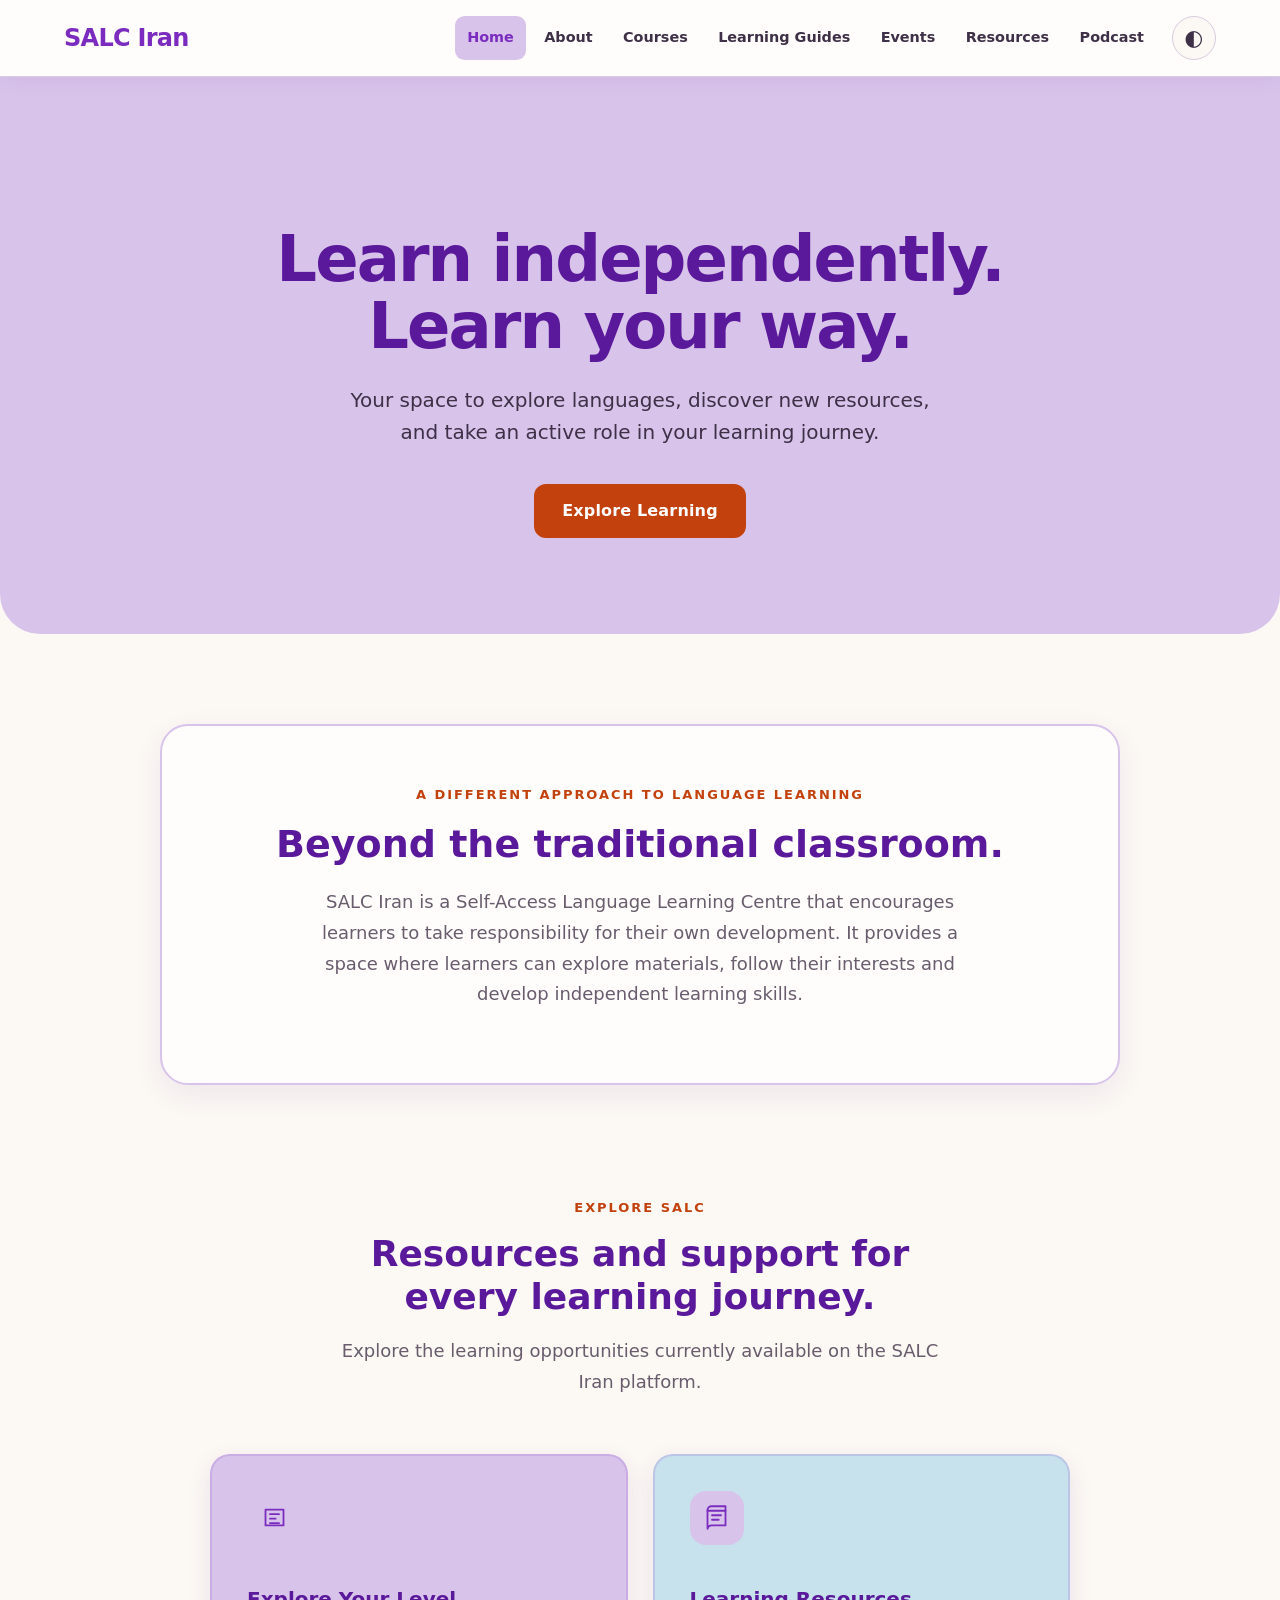
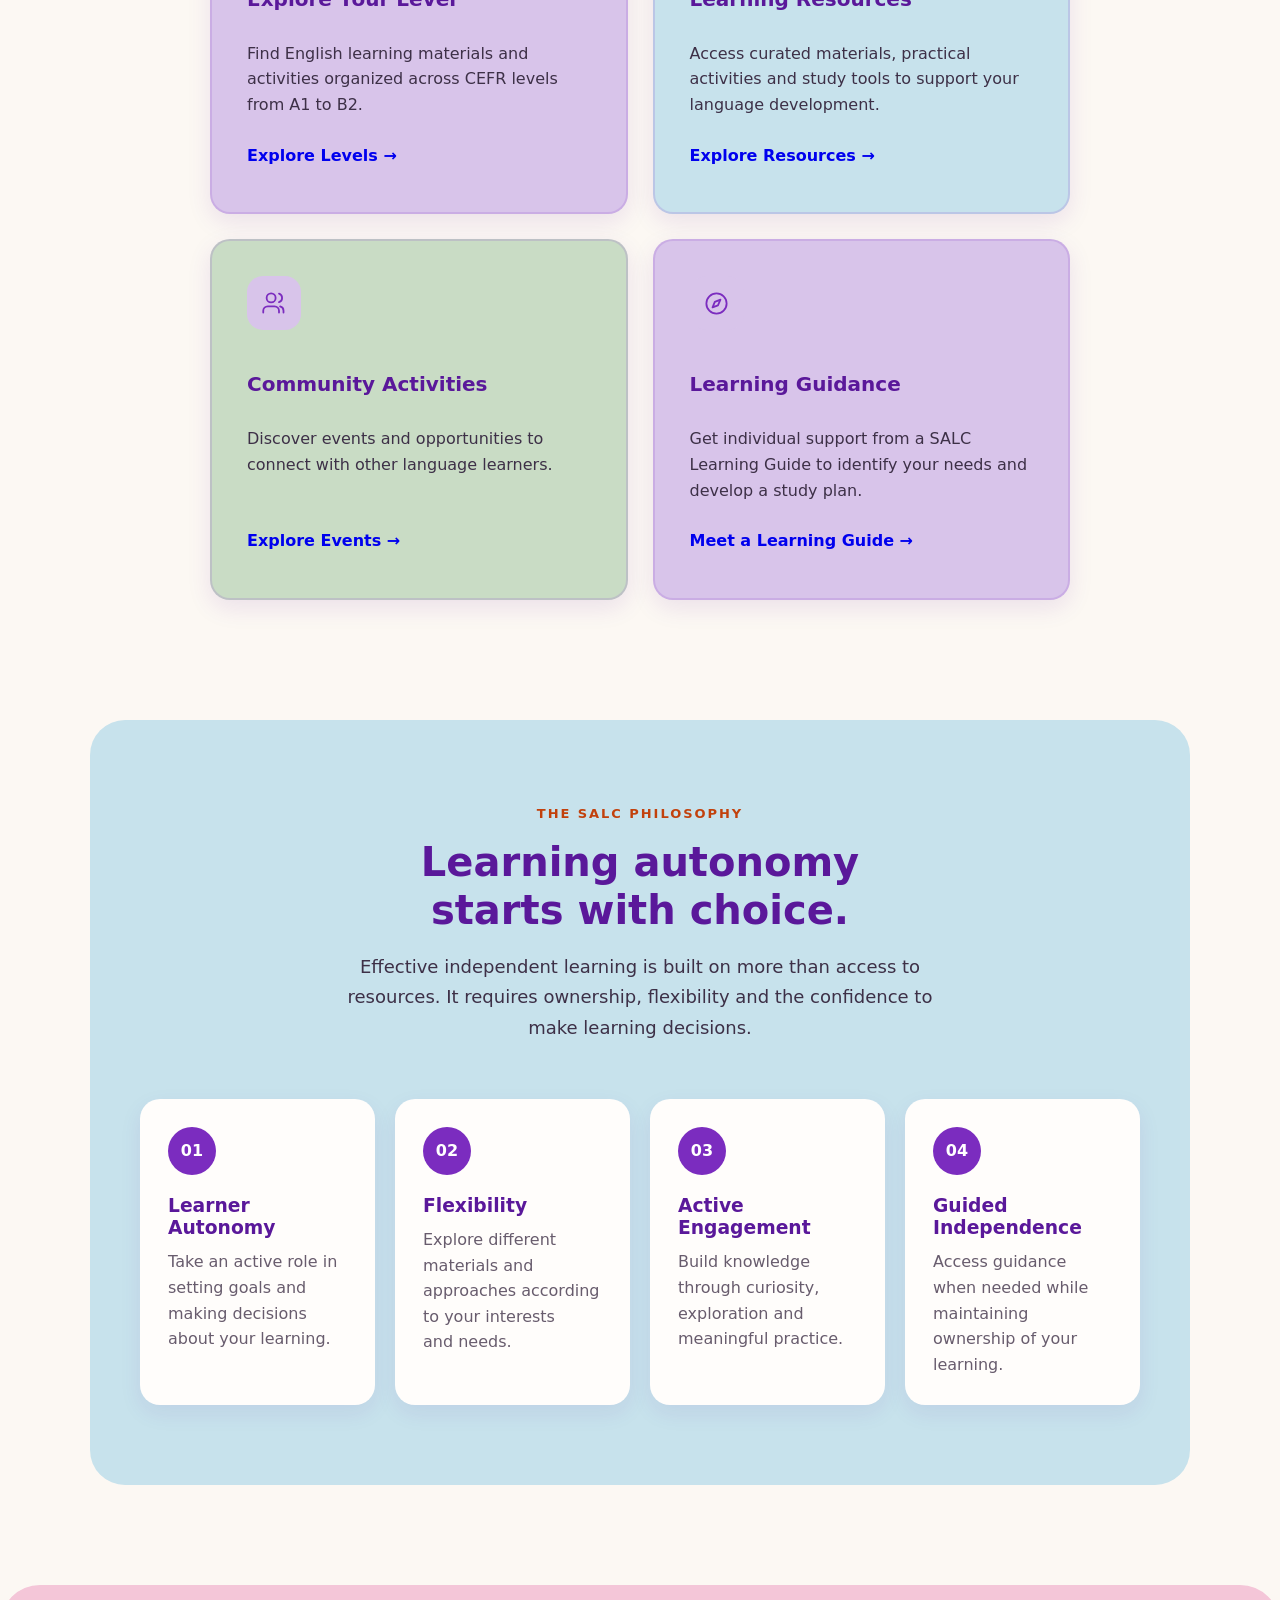
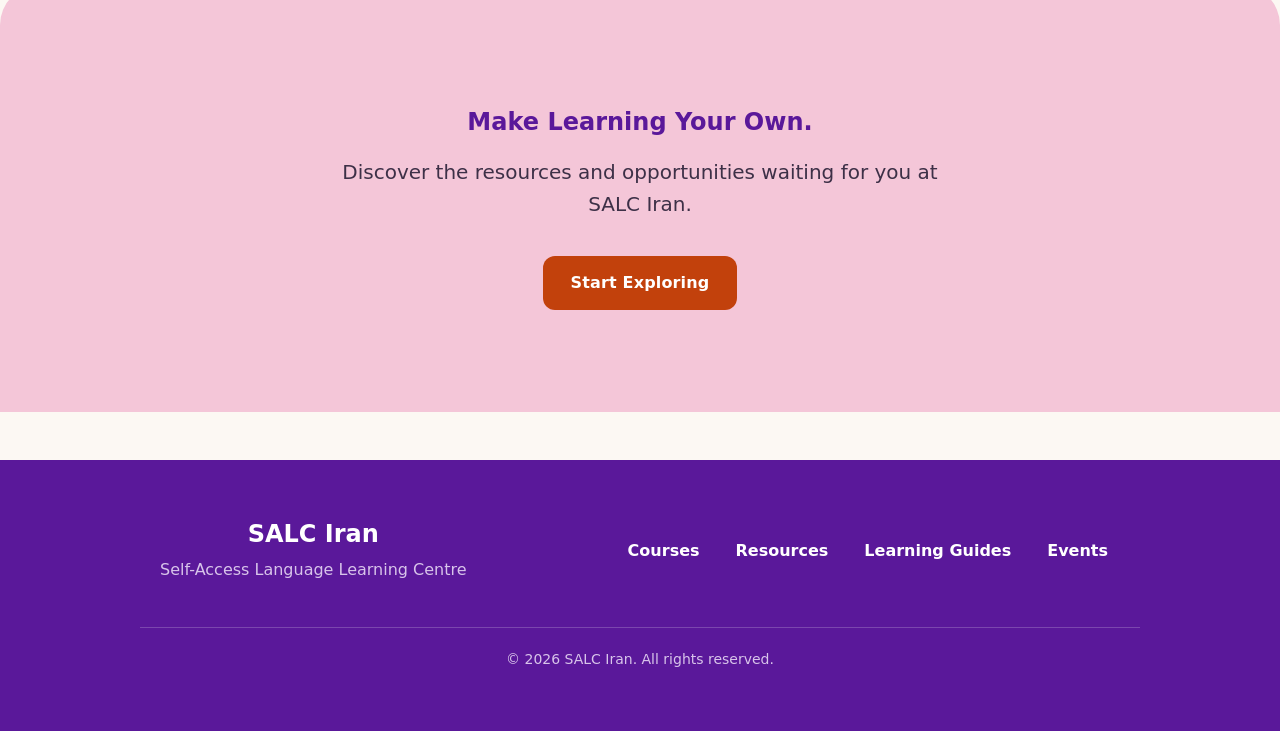
==== commit ea6c03ce: "Update index.html" ====
--- a/index.html
+++ b/index.html
@@ -91,37 +91,86 @@
             </p>
         </div>
         <div class="learning-areas">
-            <!-- Card 1 -->
-            <div class="card-icon" aria-hidden="true">
-    <svg viewBox="0 0 24 24">
-        <path d="M4 19V5h16v14H4Z"/>
-        <path d="M8 9h8M8 13h5"/>
-        <path d="M8 17h8"/>
-    </svg>
-</div>
-            <!-- Card 2 -->
-            <div class="card-icon" aria-hidden="true">
-    <svg viewBox="0 0 24 24">
-        <path d="M4 5.5A3.5 3.5 0 0 1 7.5 2H20v17H7.5A3.5 3.5 0 0 0 4 22V5.5Z"/>
-        <path d="M4 6h16M8 10h8M8 14h6"/>
-    </svg>
-</div>
-            <!-- Card 3 -->
-            <div class="card-icon" aria-hidden="true">
-    <svg viewBox="0 0 24 24">
-        <path d="M16 20v-1.5a4 4 0 0 0-4-4H6a4 4 0 0 0-4 4V20"/>
-        <circle cx="9" cy="7" r="4"/>
-        <path d="M20 20v-1.5a4 4 0 0 0-3-3.87"/>
-        <path d="M16 3.2a4 4 0 0 1 0 7.6"/>
-    </svg>
-</div>
-            <!-- Card 4 -->
-            <div class="card-icon" aria-hidden="true">
-    <svg viewBox="0 0 24 24">
-        <circle cx="12" cy="12" r="9"/>
-        <path d="m15.5 8.5-2.2 5.1-4.8 1.9 2-4.9 5-2.1Z"/>
-    </svg>
-</div>
+            <!-- Card 1: Levels -->
+            <article class="card">
+                <div class="card-icon" aria-hidden="true">
+                    <svg viewBox="0 0 24 24">
+                        <path d="M4 19V5h16v14H4Z"/>
+                        <path d="M8 9h8M8 13h5"/>
+                        <path d="M8 17h8"/>
+                    </svg>
+                </div>
+                <h3>
+                    Explore Your Level
+                </h3>
+                <p>
+                    Find English learning materials and activities
+                    organized across CEFR levels from A1 to B2.
+                </p>
+                <a href="levels.html">
+                    Explore Levels →
+                </a>
+            </article>
+            <!-- Card 2: Resources -->
+            <article class="card">
+                <div class="card-icon" aria-hidden="true">
+                    <svg viewBox="0 0 24 24">
+                        <path d="M4 5.5A3.5 3.5 0 0 1 7.5 2H20v17H7.5A3.5 3.5 0 0 0 4 22V5.5Z"/>
+                        <path d="M4 6h16M8 10h8M8 14h6"/>
+                    </svg>
+                </div>
+                <h3>
+                    Learning Resources
+                </h3>
+                <p>
+                    Access curated materials, practical activities
+                    and study tools to support your language development.
+                </p>
+                <a href="resources.html">
+                    Explore Resources →
+                </a>
+            </article>
+            <!-- Card 3: Community -->
+            <article class="card">
+                <div class="card-icon" aria-hidden="true">
+                    <svg viewBox="0 0 24 24">
+                        <path d="M16 20v-1.5a4 4 0 0 0-4-4H6a4 4 0 0 0-4 4V20"/>
+                        <circle cx="9" cy="7" r="4"/>
+                        <path d="M20 20v-1.5a4 4 0 0 0-3-3.87"/>
+                        <path d="M16 3.2a4 4 0 0 1 0 7.6"/>
+                    </svg>
+                </div>
+                <h3>
+                    Community Activities
+                </h3>
+                <p>
+                    Discover events and opportunities to connect
+                    with other language learners.
+                </p>
+                <a href="events.html">
+                    Explore Events →
+                </a>
+            </article>
+            <!-- Card 4: Guidance -->
+            <article class="card">
+                <div class="card-icon" aria-hidden="true">
+                    <svg viewBox="0 0 24 24">
+                        <circle cx="12" cy="12" r="9"/>
+                        <path d="m15.5 8.5-2.2 5.1-4.8 1.9 2-4.9 5-2.1Z"/>
+                    </svg>
+                </div>
+                <h3>
+                    Learning Guidance
+                </h3>
+                <p>
+                    Get individual support from a SALC Learning Guide
+                    to identify your needs and develop a study plan.
+                </p>
+                <a href="teachers.html">
+                    Meet a Learning Guide →
+                </a>
+            </article>
+        </div>
     </section>
     <!-- SALC Philosophy -->
     <section
--- a/css/style.css
+++ b/css/style.css
@@ -1824,3 +1824,30 @@
     }
 
 }
+/* Modern SALC Card Icons */
+
+.card-icon {
+    width: 54px;
+    height: 54px;
+
+    display: flex;
+    align-items: center;
+    justify-content: center;
+
+    background: var(--lavender);
+    color: var(--purple);
+
+    border-radius: 16px;
+    margin-bottom: 1.25rem;
+}
+
+.card-icon svg {
+    width: 27px;
+    height: 27px;
+
+    fill: none;
+    stroke: currentColor;
+    stroke-width: 1.6;
+    stroke-linecap: round;
+    stroke-linejoin: round;
+}
